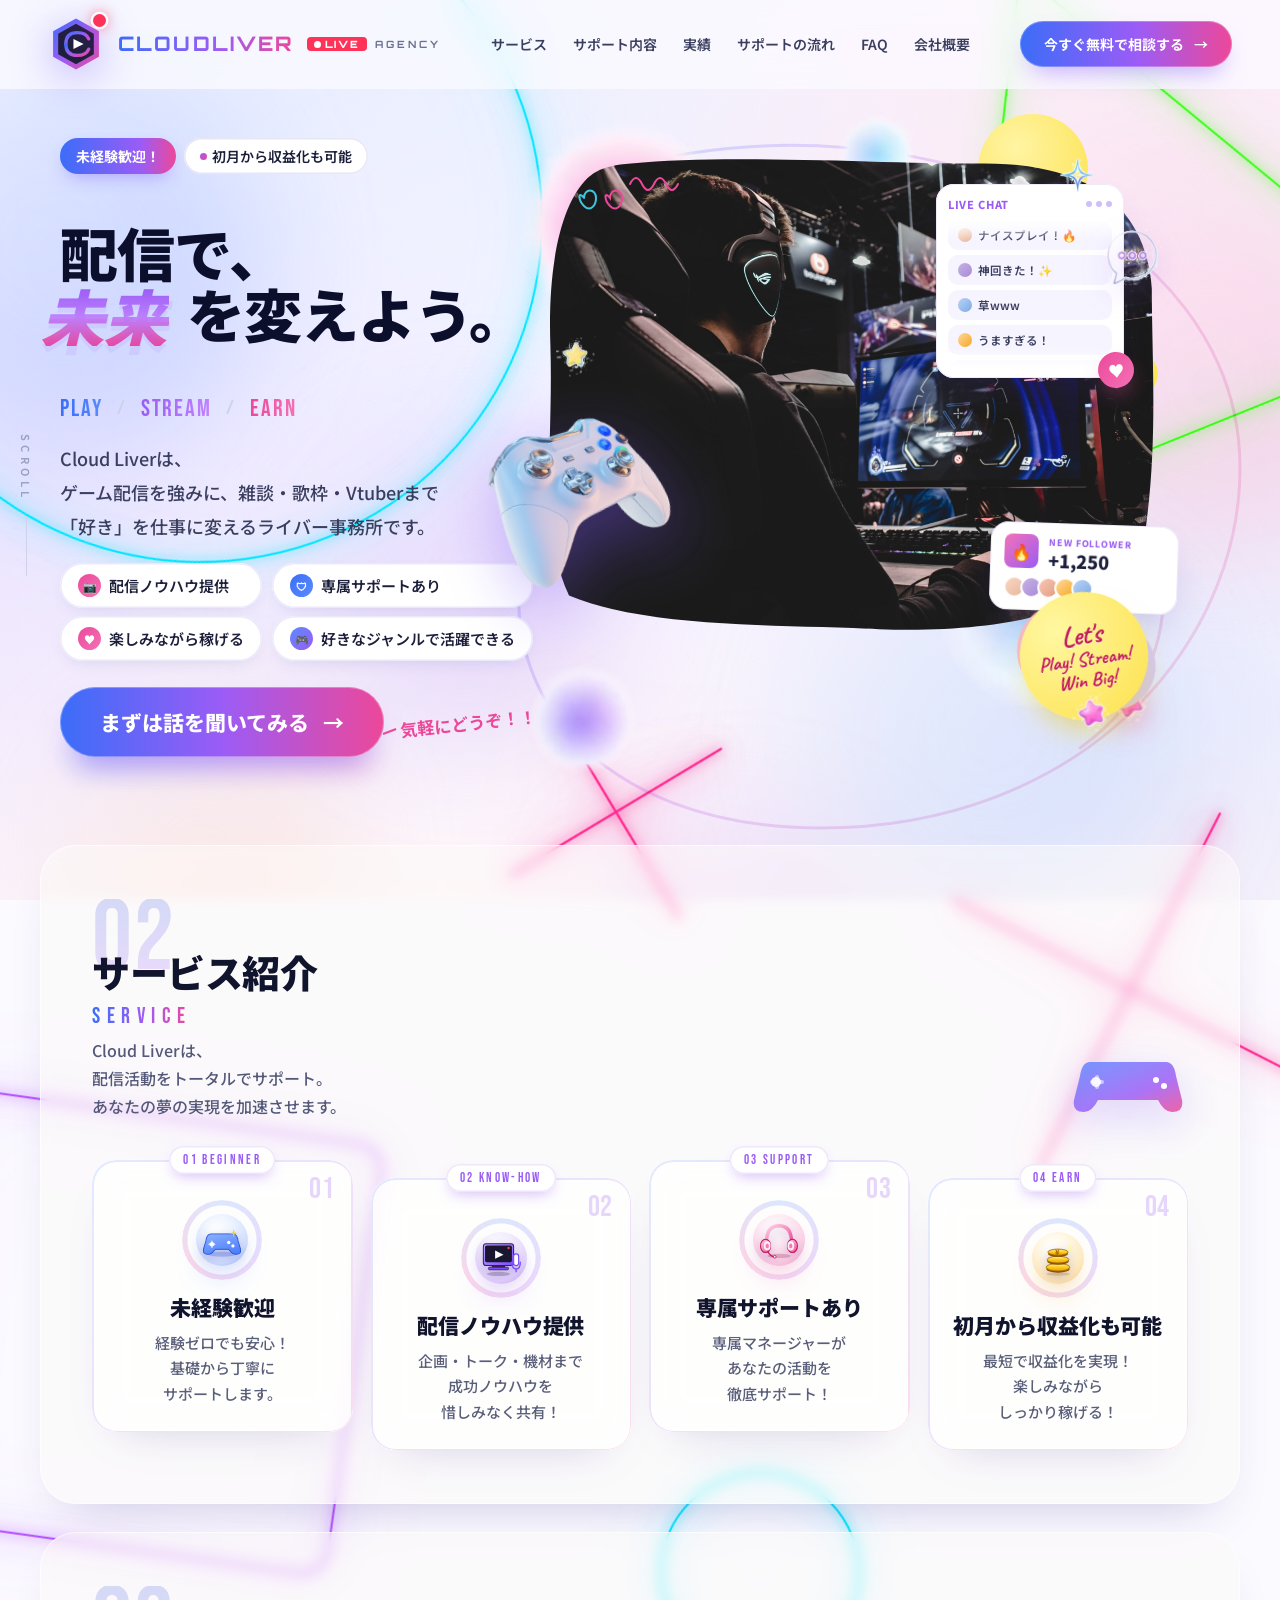
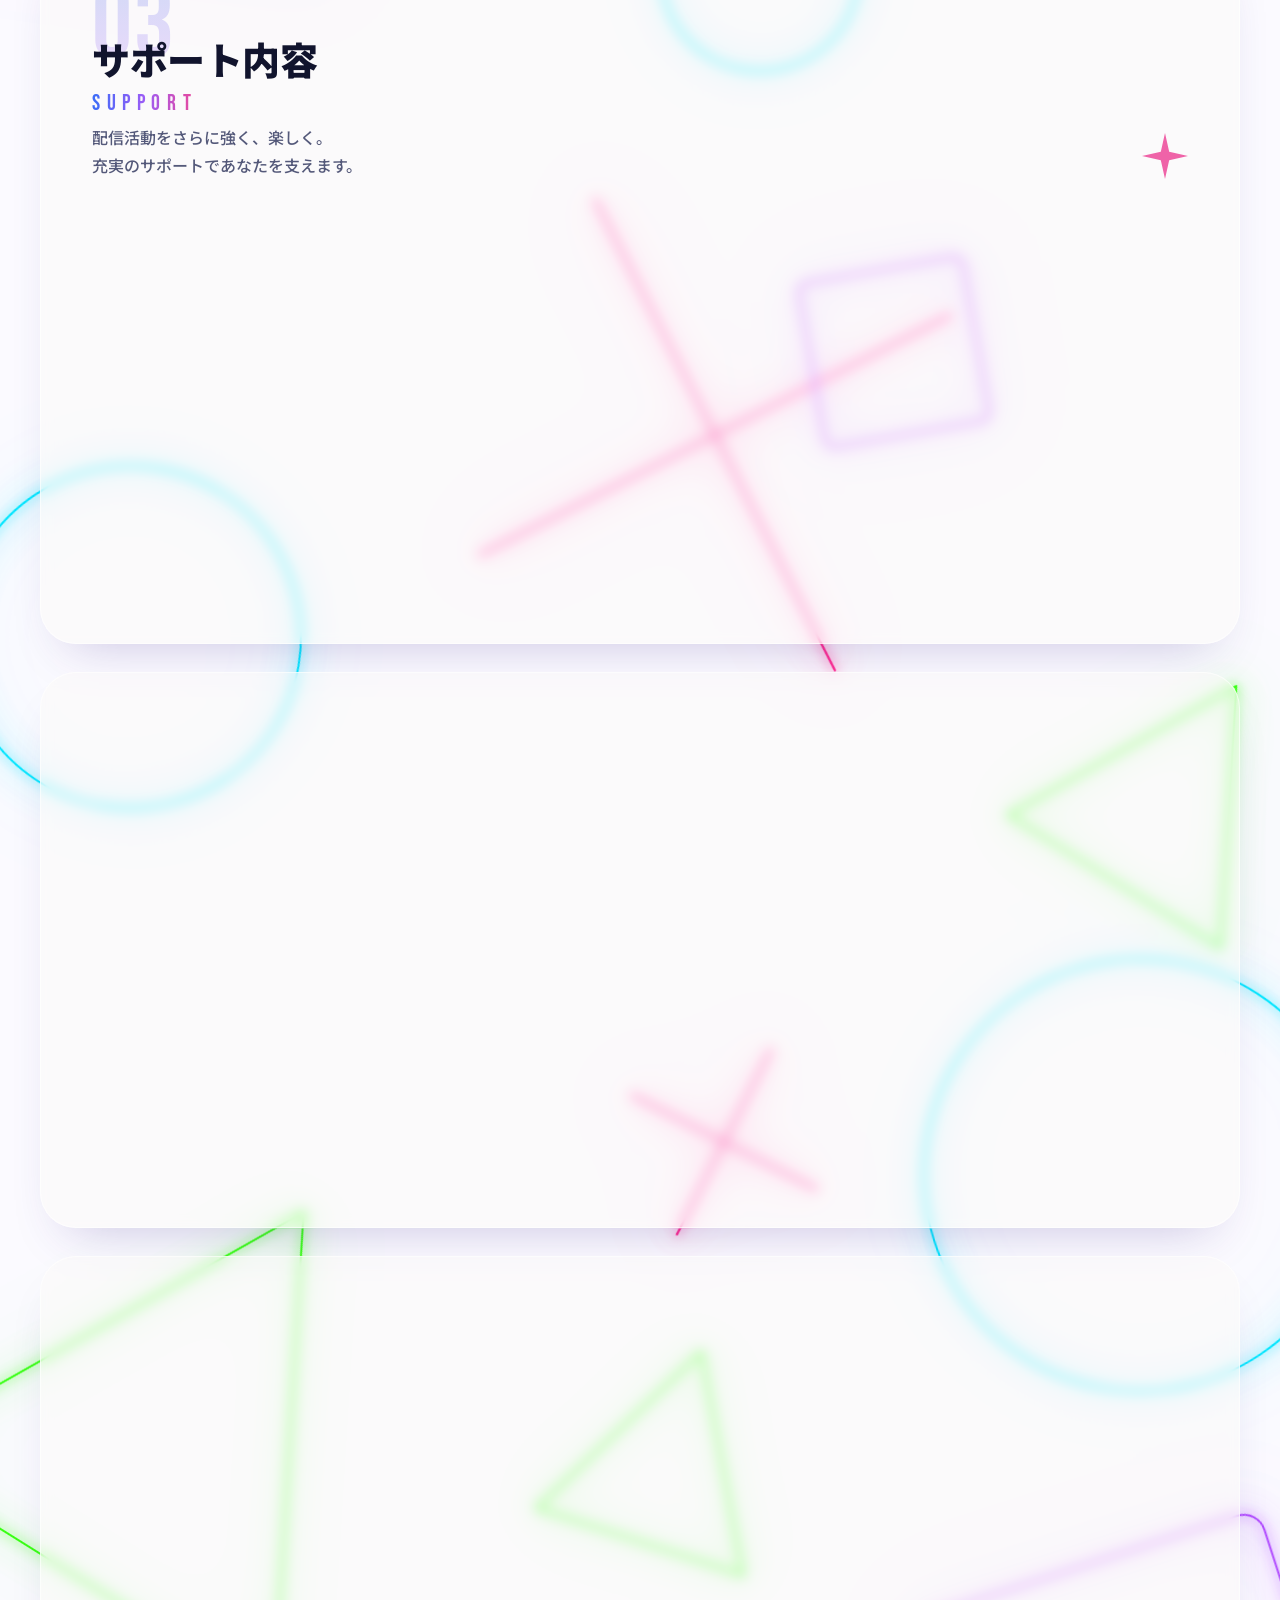
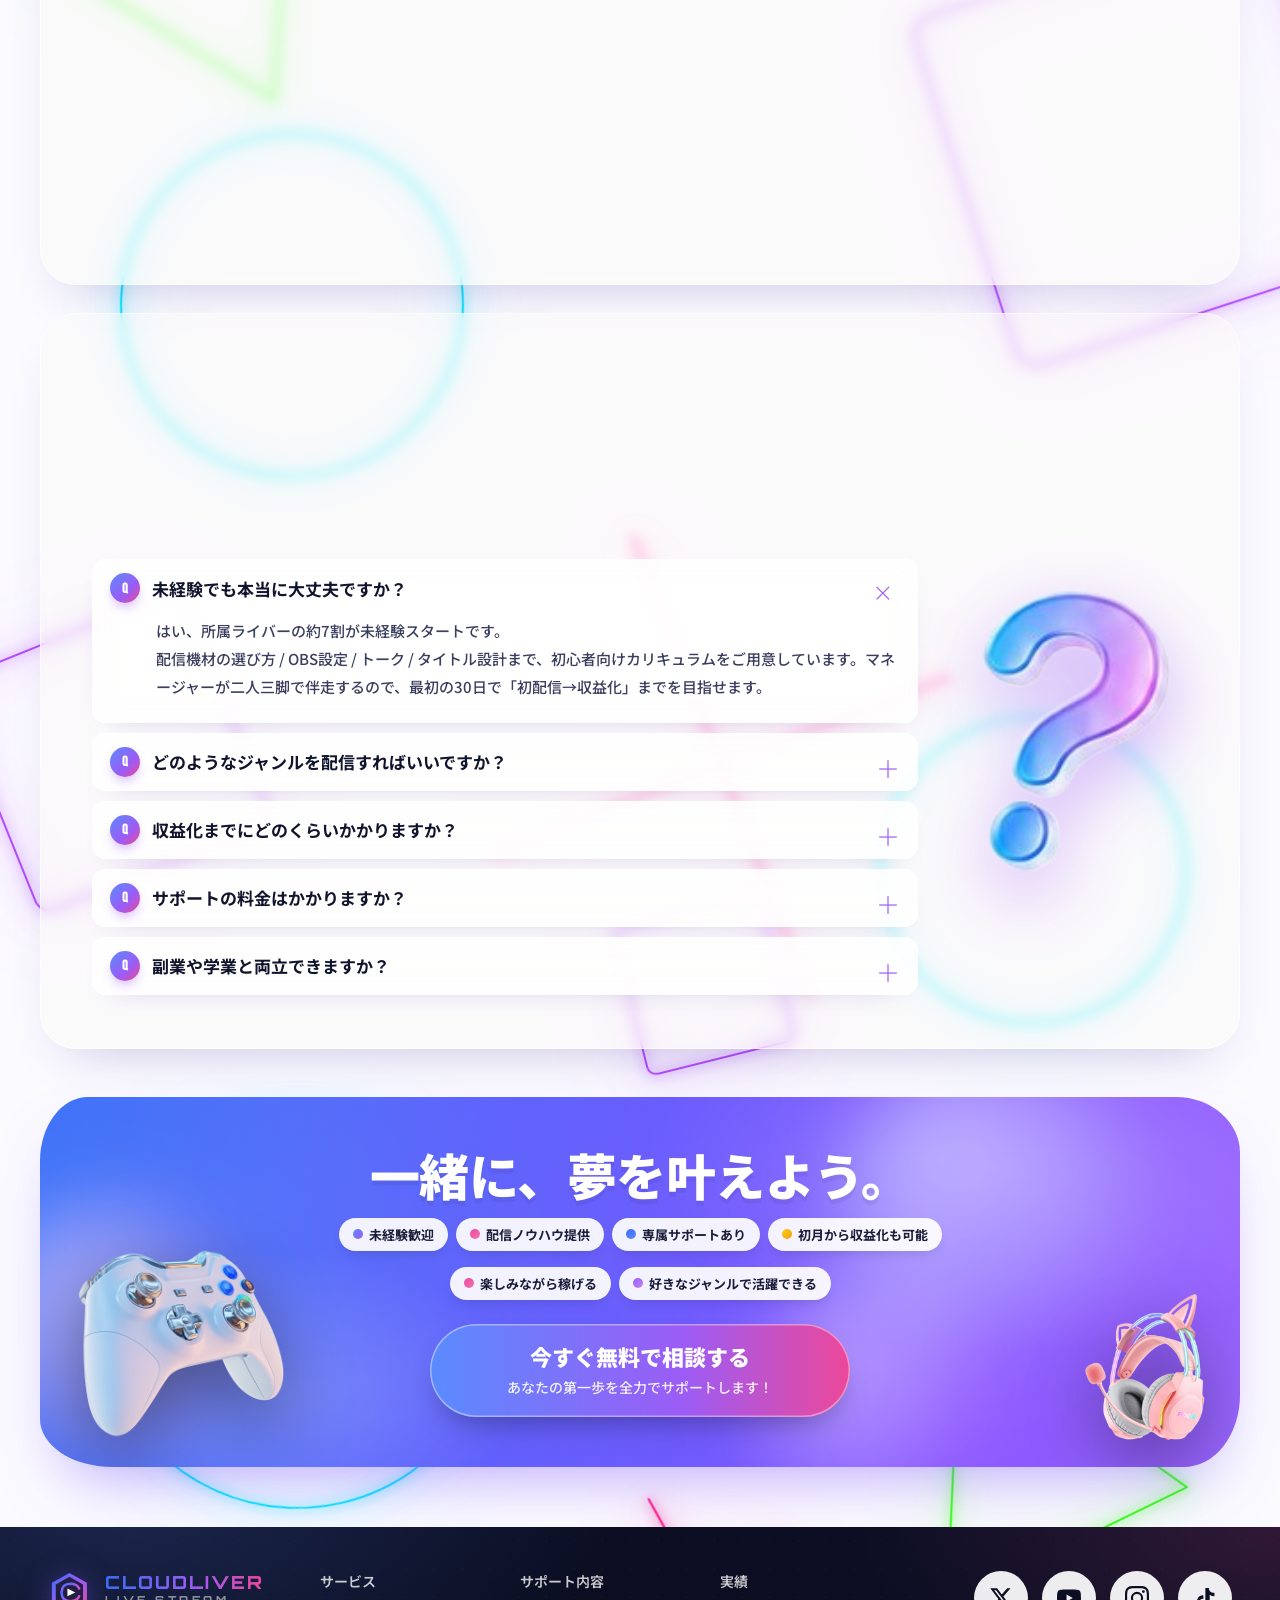
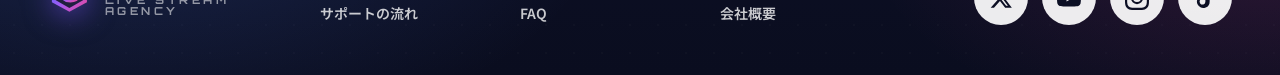
==== docs/index.html @ 80da0327 "サイト全体のトーンを「ゲーム配信×マルチジャンル」50/50に調整 HERO見出しを「配信で、未来を変えよう。」へ刷新し、title・イントロスプラッシュも同コピーへ統一。リード文に「ゲーム配信を強み" ====
<!doctype html>
<html lang="ja">
<head>
<meta charset="utf-8" />
<meta name="viewport" content="width=1280" />
<title>Cloud Liver — 配信で、未来を変えよう。</title>
<link rel="preconnect" href="https://fonts.googleapis.com" />
<link rel="preconnect" href="https://fonts.gstatic.com" crossorigin />
<link href="https://fonts.googleapis.com/css2?family=Noto+Sans+JP:wght@400;500;700;900&family=Bebas+Neue&family=Orbitron:wght@600;700;800;900&family=Caveat:wght@500;700&family=Press+Start+2P&display=swap" rel="stylesheet" />
<link rel="stylesheet" href="css/style.css" />
</head>
<body>

<!-- Intro splash (plays once per page load) -->
<div class="intro-splash" aria-hidden="true">
  <span class="intro-glow a"></span>
  <span class="intro-glow b"></span>
  <span class="intro-glow c"></span>
  <div class="intro-content">
    <div class="intro-mark">
      <svg viewBox="0 0 44 44" xmlns="http://www.w3.org/2000/svg" aria-hidden="true">
        <defs>
          <linearGradient id="introHex" x1="0%" y1="0%" x2="100%" y2="100%">
            <stop offset="0%" stop-color="#3b6df8"/>
            <stop offset="50%" stop-color="#9b5cf6"/>
            <stop offset="100%" stop-color="#ec4899"/>
          </linearGradient>
        </defs>
        <path d="M 22 2 L 40 12 L 40 32 L 22 42 L 4 32 L 4 12 Z" fill="url(#introHex)"/>
        <path d="M 22 6 L 36 14 L 36 30 L 22 38 L 8 30 L 8 14 Z" fill="rgba(20,12,40,.78)"/>
        <path d="M 14 22 Q 14 13 23 13 Q 30 13 32 18" fill="none" stroke="url(#introHex)" stroke-width="2.6" stroke-linecap="round"/>
        <path d="M 14 22 Q 14 31 23 31 Q 30 31 32 26" fill="none" stroke="url(#introHex)" stroke-width="2.6" stroke-linecap="round"/>
        <path d="M 20 18 L 20 26 L 28 22 Z" fill="#fff"/>
      </svg>
    </div>
    <h2 class="intro-text">
      配信で、<br/>
      <span class="intro-mirai">未来</span>を変えよう。
    </h2>
    <div class="intro-wordmark">CLOUD LIVER</div>
  </div>
</div>

<div class="bg-layer" aria-hidden="true">
  <div class="orb o1"></div>
  <div class="orb o2"></div>
  <div class="orb o3"></div>
  <div class="orb o4"></div>
  <div class="orb o5"></div>
  <div class="orb o6"></div>
</div>

<div class="bg-shapes" aria-hidden="true">
  <span class="bg-shape glow-cyan" style="top:-160px;left:-180px;width:760px;height:760px;--r:14deg;--dur:26s;--delay:0s"><svg viewBox="0 0 60 60" xmlns="http://www.w3.org/2000/svg" aria-hidden="true"><circle cx="30" cy="30" r="27" fill="none" stroke="#00e5ff" stroke-width="2"/></svg></span>
  <span class="bg-shape glow-lime" style="top:-100px;right:-160px;width:640px;height:640px;--r:-22deg;--dur:24s;--delay:-4s"><svg viewBox="0 0 60 60" xmlns="http://www.w3.org/2000/svg" aria-hidden="true"><path d="M 30 5 L 55 51 L 5 51 Z" fill="none" stroke="#39ff14" stroke-width="2" stroke-linejoin="round"/></svg></span>
  <span class="bg-shape glow-pink" style="top:14%;left:38%;width:260px;height:260px;--r:14deg;--dur:16s;--delay:-3s"><svg viewBox="0 0 60 60" xmlns="http://www.w3.org/2000/svg" aria-hidden="true"><path d="M 10 10 L 50 50 M 50 10 L 10 50" stroke="#ff2e93" stroke-width="2.4" stroke-linecap="round" fill="none"/></svg></span>
  <span class="bg-shape glow-purple" style="top:22%;left:-120px;width:520px;height:520px;--r:8deg;--dur:26s;--delay:-2s"><svg viewBox="0 0 60 60" xmlns="http://www.w3.org/2000/svg" aria-hidden="true"><rect x="5" y="5" width="50" height="50" rx="3" fill="none" stroke="#b14bff" stroke-width="2"/></svg></span>
  <span class="bg-shape glow-pink" style="top:16%;right:-60px;width:420px;height:420px;--r:-18deg;--dur:22s;--delay:-7s"><svg viewBox="0 0 60 60" xmlns="http://www.w3.org/2000/svg" aria-hidden="true"><path d="M 10 10 L 50 50 M 50 10 L 10 50" stroke="#ff2e93" stroke-width="2.4" stroke-linecap="round" fill="none"/></svg></span>
  <span class="bg-shape glow-cyan" style="top:30%;right:32%;width:220px;height:220px;--r:24deg;--dur:15s;--delay:-5s"><svg viewBox="0 0 60 60" xmlns="http://www.w3.org/2000/svg" aria-hidden="true"><circle cx="30" cy="30" r="27" fill="none" stroke="#00e5ff" stroke-width="2"/></svg></span>
  <span class="bg-shape glow-pink" style="top:36%;left:34%;width:560px;height:560px;--r:18deg;--dur:22s;--delay:-7s"><svg viewBox="0 0 60 60" xmlns="http://www.w3.org/2000/svg" aria-hidden="true"><path d="M 10 10 L 50 50 M 50 10 L 10 50" stroke="#ff2e93" stroke-width="2.4" stroke-linecap="round" fill="none"/></svg></span>
  <span class="bg-shape glow-cyan" style="top:42%;left:-60px;width:380px;height:380px;--r:-12deg;--dur:23s;--delay:-5s"><svg viewBox="0 0 60 60" xmlns="http://www.w3.org/2000/svg" aria-hidden="true"><circle cx="30" cy="30" r="27" fill="none" stroke="#00e5ff" stroke-width="2"/></svg></span>
  <span class="bg-shape glow-lime" style="top:46%;right:-40px;width:300px;height:300px;--r:32deg;--dur:18s;--delay:-3s"><svg viewBox="0 0 60 60" xmlns="http://www.w3.org/2000/svg" aria-hidden="true"><path d="M 30 5 L 55 51 L 5 51 Z" fill="none" stroke="#39ff14" stroke-width="2" stroke-linejoin="round"/></svg></span>
  <span class="bg-shape glow-purple" style="top:38%;left:62%;width:200px;height:200px;--r:-10deg;--dur:17s;--delay:-8s"><svg viewBox="0 0 60 60" xmlns="http://www.w3.org/2000/svg" aria-hidden="true"><rect x="5" y="5" width="50" height="50" rx="3" fill="none" stroke="#b14bff" stroke-width="2"/></svg></span>
  <span class="bg-shape glow-cyan" style="top:52%;right:-100px;width:480px;height:480px;--r:-12deg;--dur:25s;--delay:-5s"><svg viewBox="0 0 60 60" xmlns="http://www.w3.org/2000/svg" aria-hidden="true"><circle cx="30" cy="30" r="27" fill="none" stroke="#00e5ff" stroke-width="2"/></svg></span>
  <span class="bg-shape glow-lime" style="top:56%;left:-100px;width:560px;height:560px;--r:32deg;--dur:25s;--delay:-3s"><svg viewBox="0 0 60 60" xmlns="http://www.w3.org/2000/svg" aria-hidden="true"><path d="M 30 5 L 55 51 L 5 51 Z" fill="none" stroke="#39ff14" stroke-width="2" stroke-linejoin="round"/></svg></span>
  <span class="bg-shape glow-pink" style="top:54%;left:48%;width:220px;height:220px;--r:-18deg;--dur:16s;--delay:-1s"><svg viewBox="0 0 60 60" xmlns="http://www.w3.org/2000/svg" aria-hidden="true"><path d="M 10 10 L 50 50 M 50 10 L 10 50" stroke="#ff2e93" stroke-width="2.4" stroke-linecap="round" fill="none"/></svg></span>
  <span class="bg-shape glow-purple" style="top:64%;right:-80px;width:440px;height:440px;--r:-18deg;--dur:23s;--delay:-9s"><svg viewBox="0 0 60 60" xmlns="http://www.w3.org/2000/svg" aria-hidden="true"><rect x="5" y="5" width="50" height="50" rx="3" fill="none" stroke="#b14bff" stroke-width="2"/></svg></span>
  <span class="bg-shape glow-cyan" style="top:68%;left:8%;width:380px;height:380px;--r:24deg;--dur:21s;--delay:-6s"><svg viewBox="0 0 60 60" xmlns="http://www.w3.org/2000/svg" aria-hidden="true"><circle cx="30" cy="30" r="27" fill="none" stroke="#00e5ff" stroke-width="2"/></svg></span>
  <span class="bg-shape glow-lime" style="top:60%;left:42%;width:260px;height:260px;--r:18deg;--dur:17s;--delay:-2s"><svg viewBox="0 0 60 60" xmlns="http://www.w3.org/2000/svg" aria-hidden="true"><path d="M 30 5 L 55 51 L 5 51 Z" fill="none" stroke="#39ff14" stroke-width="2" stroke-linejoin="round"/></svg></span>
  <span class="bg-shape glow-pink" style="top:76%;left:36%;width:520px;height:520px;--r:24deg;--dur:22s;--delay:-6s"><svg viewBox="0 0 60 60" xmlns="http://www.w3.org/2000/svg" aria-hidden="true"><path d="M 10 10 L 50 50 M 50 10 L 10 50" stroke="#ff2e93" stroke-width="2.4" stroke-linecap="round" fill="none"/></svg></span>
  <span class="bg-shape glow-cyan" style="top:80%;right:6%;width:340px;height:340px;--r:-8deg;--dur:19s;--delay:-4s"><svg viewBox="0 0 60 60" xmlns="http://www.w3.org/2000/svg" aria-hidden="true"><circle cx="30" cy="30" r="27" fill="none" stroke="#00e5ff" stroke-width="2"/></svg></span>
  <span class="bg-shape glow-purple" style="top:78%;left:-40px;width:300px;height:300px;--r:-22deg;--dur:20s;--delay:-8s"><svg viewBox="0 0 60 60" xmlns="http://www.w3.org/2000/svg" aria-hidden="true"><rect x="5" y="5" width="50" height="50" rx="3" fill="none" stroke="#b14bff" stroke-width="2"/></svg></span>
  <span class="bg-shape glow-cyan" style="top:88%;left:6%;width:440px;height:440px;--r:8deg;--dur:24s;--delay:-2s"><svg viewBox="0 0 60 60" xmlns="http://www.w3.org/2000/svg" aria-hidden="true"><circle cx="30" cy="30" r="27" fill="none" stroke="#00e5ff" stroke-width="2"/></svg></span>
  <span class="bg-shape glow-lime" style="top:92%;right:8%;width:320px;height:320px;--r:-26deg;--dur:18s;--delay:-5s"><svg viewBox="0 0 60 60" xmlns="http://www.w3.org/2000/svg" aria-hidden="true"><path d="M 30 5 L 55 51 L 5 51 Z" fill="none" stroke="#39ff14" stroke-width="2" stroke-linejoin="round"/></svg></span>
  <span class="bg-shape glow-pink" style="top:96%;left:46%;width:220px;height:220px;--r:16deg;--dur:14s;--delay:-3s"><svg viewBox="0 0 60 60" xmlns="http://www.w3.org/2000/svg" aria-hidden="true"><path d="M 10 10 L 50 50 M 50 10 L 10 50" stroke="#ff2e93" stroke-width="2.4" stroke-linecap="round" fill="none"/></svg></span>
  <span class="bg-shape glow-purple" style="top:84%;right:38%;width:180px;height:180px;--r:-14deg;--dur:15s;--delay:-7s"><svg viewBox="0 0 60 60" xmlns="http://www.w3.org/2000/svg" aria-hidden="true"><rect x="5" y="5" width="50" height="50" rx="3" fill="none" stroke="#b14bff" stroke-width="2"/></svg></span>
</div>

<!-- ====================== HEADER ====================== -->
<header class="site">
  <div class="header-inner">
  <div class="brand" aria-label="Cloud Liver">
    <div class="mark">
      <svg class="hex" viewBox="0 0 44 44" xmlns="http://www.w3.org/2000/svg">
        <defs>
          <linearGradient id="hexg" x1="0%" y1="0%" x2="100%" y2="100%">
            <stop offset="0%" stop-color="#3b6df8"/>
            <stop offset="50%" stop-color="#9b5cf6"/>
            <stop offset="100%" stop-color="#ec4899"/>
          </linearGradient>
          <linearGradient id="hexg2" x1="0%" y1="100%" x2="100%" y2="0%">
            <stop offset="0%" stop-color="#1b1f3a"/>
            <stop offset="100%" stop-color="#2a1f4a"/>
          </linearGradient>
        </defs>
        <path d="M 22 2 L 40 12 L 40 32 L 22 42 L 4 32 L 4 12 Z" fill="url(#hexg)"/>
        <path d="M 22 6 L 36 14 L 36 30 L 22 38 L 8 30 L 8 14 Z" fill="url(#hexg2)"/>
        <path d="M 14 22 Q 14 13 23 13 Q 30 13 32 18" fill="none" stroke="url(#hexg)" stroke-width="2.6" stroke-linecap="round"/>
        <path d="M 14 22 Q 14 31 23 31 Q 30 31 32 26" fill="none" stroke="url(#hexg)" stroke-width="2.6" stroke-linecap="round"/>
        <path d="M 20 18 L 20 26 L 28 22 Z" fill="#fff"/>
      </svg>
      <span class="pulse"></span>
    </div>
    <div class="word">
      <span class="name"><span class="wordmark">CLOUDLIVER</span></span>
      <span class="tag"><span class="live">LIVE</span><span>AGENCY</span></span>
    </div>
  </div>
  <nav class="main">
    <a href="#service">サービス</a>
    <a href="#support">サポート内容</a>
    <a href="#results">実績</a>
    <a href="#flow">サポートの流れ</a>
    <a href="#faq">FAQ</a>
    <a href="company.html">会社概要</a>
  </nav>
  <button class="cta-pill">今すぐ無料で相談する<span class="arr">→</span></button>
  </div>
</header>

<!-- ====================== HERO ====================== -->
<section class="hero">
  <svg class="swirl" viewBox="0 0 1280 780" preserveAspectRatio="none" xmlns="http://www.w3.org/2000/svg">
    <defs>
      <linearGradient id="sg" x1="0%" y1="0%" x2="100%" y2="50%">
        <stop offset="0%" stop-color="#5a8bff" stop-opacity=".35"/>
        <stop offset="50%" stop-color="#c084fc" stop-opacity=".4"/>
        <stop offset="100%" stop-color="#f472b6" stop-opacity=".35"/>
      </linearGradient>
    </defs>
    <path d="M 620 60 C 920 -20, 1240 120, 1240 360 C 1240 540, 1080 720, 820 720 C 600 720, 480 580, 530 420 C 580 280, 760 200, 980 280 C 1180 350, 1220 540, 1080 640"
      fill="none" stroke="url(#sg)" stroke-width="3" stroke-linecap="round" opacity=".7"/>
  </svg>

  <div class="scroll-pill">SCROLL</div>

  <div class="hero-inner">
    <!-- LEFT -->
    <div class="hero-left">
      <div class="badge-row fade-in">
        <span class="badge-pill">未経験歓迎！</span>
        <span class="badge-pill outline">初月から収益化も可能</span>
      </div>

      <div class="h1-wrap fade-in delay-1">
        <h1 class="h1">
          配信で、<br/>
          <span class="mirai">未来</span>を変えよう。
        </h1>
      </div>

      <div class="pse fade-in delay-2">
        <span>PLAY</span><i>/</i><span>STREAM</span><i>/</i><span>EARN</span>
      </div>

      <p class="lead fade-in delay-3">
        Cloud Liverは、<br/>
        ゲーム配信を強みに、雑談・歌枠・Vtuberまで<br/>
        「好き」を仕事に変えるライバー事務所です。
      </p>

      <div class="chip-grid fade-in delay-4">
        <span class="chip"><span class="dot pk">📷</span>配信ノウハウ提供</span>
        <span class="chip"><span class="dot b">🛡</span>専属サポートあり</span>
        <span class="chip"><span class="dot pk">♥</span>楽しみながら稼げる</span>
        <span class="chip"><span class="dot bp">🎮</span>好きなジャンルで活躍できる</span>
      </div>

      <div class="hero-cta-wrap fade-in delay-5">
        <a class="hero-cta" href="#cta">まずは話を聞いてみる<span class="arr">→</span></a>
        <span class="casual">気軽にどうぞ！！</span>
      </div>
    </div>

    <!-- RIGHT — organic blob hero -->
    <div class="hero-right fade-in from-right delay-2">
      <div class="pastel pink"></div>
      <div class="pastel yellow"></div>
      <div class="pastel blue"></div>
      <div class="pastel mint"></div>
      <div class="pastel lav"></div>
      <div class="pastel tinyY"></div>
      <div class="pastel lavbig"></div>

      <svg class="deco heart-sq" viewBox="0 0 60 30" xmlns="http://www.w3.org/2000/svg">
        <path d="M 6 14 C 6 4, 18 4, 18 14 C 18 22, 12 28, 6 22 C 0 16, 0 6, 6 14 Z" fill="none" stroke="#3ec6e0" stroke-width="2" stroke-linejoin="round"/>
        <path d="M 32 14 C 32 4, 44 4, 44 14 C 44 22, 38 28, 32 22 C 26 16, 26 6, 32 14 Z" fill="none" stroke="#ec4899" stroke-width="2"/>
      </svg>
      <svg class="deco squig" viewBox="0 0 54 18" xmlns="http://www.w3.org/2000/svg">
        <path d="M 2 10 Q 8 -2 14 10 T 26 10 T 38 10 T 50 10" fill="none" stroke="#ec4899" stroke-width="2" stroke-linecap="round"/>
      </svg>

      <div class="blob-wrap">
        <svg class="blob" viewBox="0 0 520 560" xmlns="http://www.w3.org/2000/svg" preserveAspectRatio="none">
          <defs>
            <clipPath id="blobClip" clipPathUnits="objectBoundingBox">
              <path d="M 0.08 0.05 C 0.04 0.10, 0.015 0.22, 0.02 0.40 C 0.025 0.62, 0.0 0.78, 0.05 0.92 C 0.18 0.99, 0.40 0.98, 0.55 0.99 C 0.78 1.0, 0.95 0.94, 0.98 0.78 C 1.0 0.6, 0.99 0.42, 0.99 0.28 C 0.98 0.10, 0.88 0.02, 0.72 0.02 C 0.55 0.02, 0.30 0.0, 0.15 0.02 C 0.10 0.025, 0.09 0.04, 0.08 0.05 Z"/>
            </clipPath>
          </defs>
        </svg>
        <div class="blob-clipped">
          <div class="scene">
            <div class="silhouette"></div>
            <div class="crt-glow"></div>
          </div>
        </div>
      </div>

      <img class="deco gamepad-3d" src="assets/gamepad_3d.png" alt="" />
      <img class="deco coin-sticker" src="assets/deco_star_pink.png" alt="" />
      <img class="deco chat-bubble" src="assets/deco_chat_bubble.png" alt="" />

      <div class="chat-card">
        <div class="head"><span>LIVE CHAT</span><span class="dots"><i></i><i></i><i></i></span></div>
        <div class="feed">
          <div class="feed-track">
            <div class="msg u1"><span class="avatar"></span>ナイスプレイ！🔥</div>
            <div class="msg u2"><span class="avatar"></span>神回きた！✨</div>
            <div class="msg u3"><span class="avatar"></span>草www</div>
            <div class="msg u4"><span class="avatar"></span>うますぎる！</div>
            <div class="msg u5"><span class="avatar"></span>GG！👍</div>
            <div class="msg u1"><span class="avatar"></span>応援してます🎉</div>
            <div class="msg u2"><span class="avatar"></span>かっこいい～💖</div>
            <div class="msg u3"><span class="avatar"></span>配信おつ！</div>
            <div class="msg u4"><span class="avatar"></span>キル取れた〜🎮</div>
            <div class="msg u5"><span class="avatar"></span>最高〜✨</div>
            <div class="msg u1"><span class="avatar"></span>ナイスプレイ！🔥</div>
            <div class="msg u2"><span class="avatar"></span>神回きた！✨</div>
            <div class="msg u3"><span class="avatar"></span>草www</div>
            <div class="msg u4"><span class="avatar"></span>うますぎる！</div>
            <div class="msg u5"><span class="avatar"></span>GG！👍</div>
            <div class="msg u1"><span class="avatar"></span>応援してます🎉</div>
            <div class="msg u2"><span class="avatar"></span>かわいい〜💖</div>
            <div class="msg u3"><span class="avatar"></span>配信おつ！</div>
            <div class="msg u4"><span class="avatar"></span>キル取れた〜🎮</div>
            <div class="msg u5"><span class="avatar"></span>最高〜✨</div>
          </div>
        </div>
        <div class="heart">♥</div>
      </div>

      <div class="follower-card">
        <div class="row">
          <div class="flame">🔥</div>
          <div>
            <div class="lbl">NEW FOLLOWER</div>
            <div class="num">+1,250</div>
          </div>
        </div>
        <div class="avs"><i></i><i></i><i></i><i></i><i></i></div>
      </div>

      <img class="deco spark1" src="assets/deco_sparkle.png" alt="" />
      <img class="deco spark2" src="assets/deco_star_pink.png" alt="" />
      <img class="deco spark3" src="assets/deco_star_yellow.png" alt="" />

      <div class="sticker">
        <div class="txt">
          <b>Let's</b>
          <span>Play! Stream!</span><br/>
          <span class="underline">Win Big!</span>
        </div>
      </div>
    </div>
  </div>
</section>

<!-- ====================== 02 SERVICE ====================== -->
<section class="block" id="service">
  <div class="sec-head fade-in">
    <div>
      <div class="sec-num">02</div>
      <h2 class="sec-title">サービス紹介</h2>
      <div class="sec-eyebrow">SERVICE</div>
      <p class="sec-lead">Cloud Liverは、<br/>配信活動をトータルでサポート。<br/>あなたの夢の実現を加速させます。</p>
    </div>
    <div class="sec-side">
      <svg class="sec-deco pad" style="width:120px;height:auto;--r:-12deg" viewBox="0 0 120 80" xmlns="http://www.w3.org/2000/svg" aria-hidden="true">
        <defs>
          <linearGradient id="pdg1" x1="0%" y1="0%" x2="100%" y2="100%"><stop offset="0%" stop-color="#5a8bff"/><stop offset="60%" stop-color="#9b5cf6"/><stop offset="100%" stop-color="#ec4899"/></linearGradient>
        </defs>
        <path d="M 22 22 Q 14 22 12 36 L 6 60 Q 4 72 16 72 Q 24 72 30 60 L 90 60 Q 96 72 104 72 Q 116 72 114 60 L 108 36 Q 106 22 98 22 Z" fill="url(#pdg1)"/>
        <circle cx="28" cy="42" r="5" fill="#fff" opacity=".9"/>
        <rect x="22" y="40" width="14" height="4" rx="2" fill="#fff" opacity=".55"/>
        <rect x="27" y="35" width="4" height="14" rx="2" fill="#fff" opacity=".55"/>
        <circle cx="88" cy="40" r="3" fill="#fff"/>
        <circle cx="96" cy="46" r="3" fill="#fff"/>
      </svg>
    </div>
  </div>

  <div class="service-grid fade-in delay-2">
    <a class="svc-card s1" href="#">
      <span class="pill-en">01 BEGINNER</span>
      <div class="svc-num">01</div>
      <div class="svc-icon">
        <div class="ring"></div>
        <div class="glow"></div>
        <svg viewBox="0 0 50 50" xmlns="http://www.w3.org/2000/svg">
          <defs>
            <linearGradient id="svci1a" x1="0%" y1="0%" x2="100%" y2="100%"><stop offset="0%" stop-color="#7da9ff"/><stop offset="100%" stop-color="#3b6df8"/></linearGradient>
            <linearGradient id="svci1b" x1="0%" y1="0%" x2="0%" y2="100%"><stop offset="0%" stop-color="#a8c5ff"/><stop offset="100%" stop-color="#5a8bff"/></linearGradient>
          </defs>
          <!-- 3D gamepad isometric -->
          <ellipse cx="25" cy="42" rx="16" ry="3" fill="#1e4ed8" opacity=".25"/>
          <path d="M 12 18 Q 7 18 6 26 L 3 36 Q 2 42 8 42 Q 13 42 17 36 L 33 36 Q 37 42 42 42 Q 48 42 47 36 L 44 26 Q 43 18 38 18 Z" fill="url(#svci1a)" stroke="#1e4ed8" stroke-width="1.2" stroke-linejoin="round"/>
          <path d="M 12 18 Q 7 18 6 26 L 3 36 Q 2 42 8 42 Q 13 42 17 36 L 33 36 Q 37 42 42 42 Q 48 42 47 36 L 44 26 Q 43 18 38 18 Z" fill="url(#svci1b)" opacity=".35"/>
          <circle cx="13" cy="30" r="2.6" fill="#fff" opacity=".95"/>
          <rect x="9" y="28.5" width="8" height="3" rx="1.5" fill="#fff" opacity=".6"/>
          <rect x="12" y="25.5" width="2" height="9" rx="1" fill="#fff" opacity=".6"/>
          <circle cx="33" cy="28" r="2" fill="#fff"/>
          <circle cx="38" cy="32" r="2" fill="#fff"/>
          <!-- spark accent -->
          <path d="M 39 12 L 40 16 L 44 17 L 40 18 L 39 22 L 38 18 L 34 17 L 38 16 Z" fill="#facc15"/>
        </svg>
      </div>
      <h3>未経験歓迎</h3>
      <p>経験ゼロでも安心！<br/>基礎から丁寧に<br/>サポートします。</p>
    </a>

    <a class="svc-card s2" href="#">
      <span class="pill-en">02 KNOW-HOW</span>
      <div class="svc-num">02</div>
      <div class="svc-icon">
        <div class="ring"></div>
        <div class="glow"></div>
        <svg viewBox="0 0 50 50" xmlns="http://www.w3.org/2000/svg">
          <defs>
            <linearGradient id="svci2a" x1="0%" y1="0%" x2="100%" y2="100%"><stop offset="0%" stop-color="#bca3ff"/><stop offset="100%" stop-color="#7c4dff"/></linearGradient>
          </defs>
          <!-- 3D streaming monitor + mic -->
          <ellipse cx="22" cy="44" rx="14" ry="2.5" fill="#3a1f4a" opacity=".25"/>
          <rect x="4" y="8" width="36" height="26" rx="3" fill="url(#svci2a)" stroke="#3a1f4a" stroke-width="1.2"/>
          <rect x="6" y="10" width="32" height="20" rx="2" fill="#1a1530"/>
          <path d="M 18 16 L 18 26 L 28 21 Z" fill="#fff"/>
          <circle cx="34" cy="13" r="1.5" fill="#ef4444"/>
          <rect x="14" y="34" width="16" height="2.5" rx="1.2" fill="#3a1f4a"/>
          <rect x="10" y="36" width="24" height="3" rx="1.5" fill="#7c4dff" stroke="#3a1f4a" stroke-width="1"/>
          <!-- floating mic -->
          <rect x="40" y="20" width="6" height="14" rx="3" fill="#fff" stroke="#7c4dff" stroke-width="1.4"/>
          <path d="M 38 30 Q 38 38 43 38 Q 48 38 48 30" fill="none" stroke="#7c4dff" stroke-width="1.6" stroke-linecap="round"/>
          <line x1="43" y1="38" x2="43" y2="42" stroke="#7c4dff" stroke-width="1.6"/>
        </svg>
      </div>
      <h3>配信ノウハウ提供</h3>
      <p>企画・トーク・機材まで<br/>成功ノウハウを<br/>惜しみなく共有！</p>
    </a>

    <a class="svc-card s3" href="#">
      <span class="pill-en">03 SUPPORT</span>
      <div class="svc-num">03</div>
      <div class="svc-icon">
        <div class="ring"></div>
        <div class="glow"></div>
        <svg viewBox="0 0 50 50" xmlns="http://www.w3.org/2000/svg">
          <defs>
            <linearGradient id="svci3a" x1="0%" y1="0%" x2="100%" y2="100%"><stop offset="0%" stop-color="#ffd5e5"/><stop offset="100%" stop-color="#ec4899"/></linearGradient>
            <linearGradient id="svci3b" x1="0%" y1="0%" x2="0%" y2="100%"><stop offset="0%" stop-color="#fff"/><stop offset="100%" stop-color="#fce0ec"/></linearGradient>
          </defs>
          <!-- 3D headset (pink, matches CTA banner) -->
          <ellipse cx="25" cy="44" rx="14" ry="2.5" fill="#9d174d" opacity=".25"/>
          <path d="M 10 28 Q 10 8 25 8 Q 40 8 40 28" fill="none" stroke="url(#svci3a)" stroke-width="4" stroke-linecap="round"/>
          <ellipse cx="9" cy="32" rx="6" ry="8" fill="url(#svci3a)" stroke="#c2185b" stroke-width="1.2"/>
          <ellipse cx="41" cy="32" rx="6" ry="8" fill="url(#svci3a)" stroke="#c2185b" stroke-width="1.2"/>
          <ellipse cx="11" cy="32" rx="4" ry="5.5" fill="url(#svci3b)"/>
          <ellipse cx="39" cy="32" rx="4" ry="5.5" fill="url(#svci3b)"/>
          <ellipse cx="11" cy="32" rx="2" ry="2.8" fill="#ec4899" opacity=".7"/>
          <ellipse cx="39" cy="32" rx="2" ry="2.8" fill="#ec4899" opacity=".7"/>
          <path d="M 12 39 Q 14 44 19 45" fill="none" stroke="#c2185b" stroke-width="1.5" stroke-linecap="round"/>
          <circle cx="20" cy="45" r="1.6" fill="#fff" stroke="#c2185b" stroke-width="1"/>
        </svg>
      </div>
      <h3>専属サポートあり</h3>
      <p>専属マネージャーが<br/>あなたの活動を<br/>徹底サポート！</p>
    </a>

    <a class="svc-card s4" href="#">
      <span class="pill-en">04 EARN</span>
      <div class="svc-num">04</div>
      <div class="svc-icon">
        <div class="ring"></div>
        <div class="glow"></div>
        <svg viewBox="0 0 50 50" xmlns="http://www.w3.org/2000/svg">
          <defs>
            <linearGradient id="svci4a" x1="0%" y1="0%" x2="0%" y2="100%"><stop offset="0%" stop-color="#fff4a3"/><stop offset="50%" stop-color="#facc15"/><stop offset="100%" stop-color="#f59e0b"/></linearGradient>
            <linearGradient id="svci4b" x1="0%" y1="0%" x2="0%" y2="100%"><stop offset="0%" stop-color="#a86b00"/><stop offset="100%" stop-color="#7c4a00"/></linearGradient>
          </defs>
          <!-- 3D stacked coins -->
          <ellipse cx="25" cy="44" rx="14" ry="2" fill="#a86b00" opacity=".25"/>
          <!-- bottom coin -->
          <ellipse cx="25" cy="38" rx="14" ry="4.5" fill="url(#svci4b)"/>
          <ellipse cx="25" cy="36" rx="14" ry="4.5" fill="url(#svci4a)" stroke="#a86b00" stroke-width="1"/>
          <!-- middle coin -->
          <ellipse cx="25" cy="29" rx="13" ry="4" fill="url(#svci4b)"/>
          <ellipse cx="25" cy="27" rx="13" ry="4" fill="url(#svci4a)" stroke="#a86b00" stroke-width="1"/>
          <!-- top coin (with yen) -->
          <ellipse cx="25" cy="20" rx="12" ry="3.6" fill="url(#svci4b)"/>
          <ellipse cx="25" cy="18" rx="12" ry="3.6" fill="url(#svci4a)" stroke="#a86b00" stroke-width="1"/>
          <text x="25" y="22" text-anchor="middle" font-size="9" font-weight="900" fill="#a86b00" font-family="'Noto Sans JP', Arial, sans-serif">¥</text>
          <!-- spark -->
          <path d="M 40 8 L 41 12 L 45 13 L 41 14 L 40 18 L 39 14 L 35 13 L 39 12 Z" fill="#fff7a1"/>
        </svg>
      </div>
      <h3>初月から収益化も可能</h3>
      <p>最短で収益化を実現！<br/>楽しみながら<br/>しっかり稼げる！</p>
    </a>
  </div>
</section>

<!-- ====================== 03 SUPPORT ====================== -->
<section class="block" id="support">
  <div class="sec-head fade-in">
    <div>
      <div class="sec-num">03</div>
      <h2 class="sec-title">サポート内容</h2>
      <div class="sec-eyebrow">SUPPORT</div>
      <p class="sec-lead">配信活動をさらに強く、楽しく。<br/>充実のサポートであなたを支えます。</p>
    </div>
    <div class="sec-side">
      <svg class="sec-deco spark" style="width:46px;height:46px" viewBox="0 0 22 22" xmlns="http://www.w3.org/2000/svg" aria-hidden="true">
        <path d="M 11 0 L 13 9 L 22 11 L 13 13 L 11 22 L 9 13 L 0 11 L 9 9 Z" fill="#ec4899"/>
      </svg>
    </div>
  </div>

  <div class="support-grid fade-in delay-2">
    <a class="sup-card" href="#">
      <div class="scene">
        <div class="step-badge">STEP 01</div>
        <div class="ico">
          <svg viewBox="0 0 42 42" xmlns="http://www.w3.org/2000/svg">
            <defs><linearGradient id="sup1g" x1="0%" y1="0%" x2="100%" y2="100%"><stop offset="0%" stop-color="#5a8bff"/><stop offset="100%" stop-color="#9b5cf6"/></linearGradient></defs>
            <path d="M 6 20 L 21 8 L 36 20 L 30 20 L 30 34 L 12 34 L 12 20 Z" fill="url(#sup1g)"/>
            <rect x="18" y="24" width="6" height="10" fill="#fff" opacity=".6"/>
            <circle cx="32" cy="14" r="3" fill="#facc15"/>
            <path d="M 30 14 L 34 14 M 32 12 L 32 16" stroke="#7c2d12" stroke-width="1" stroke-linecap="round"/>
          </svg>
        </div>
      </div>
      <div class="body">
        <div class="eyebrow">COACHING</div>
        <h4>配信コーチング</h4>
        <p>経験豊富な
配信のプロが
マンツーマンで指導！</p>
      </div>
    </a>
    <a class="sup-card" href="#">
      <div class="scene">
        <div class="step-badge">STEP 02</div>
        <div class="ico">
          <svg viewBox="0 0 42 42" xmlns="http://www.w3.org/2000/svg">
            <defs><linearGradient id="sup2g" x1="0%" y1="0%" x2="100%" y2="100%"><stop offset="0%" stop-color="#a78bfa"/><stop offset="100%" stop-color="#7c4dff"/></linearGradient></defs>
            <rect x="15" y="6" width="12" height="22" rx="6" fill="url(#sup2g)"/>
            <path d="M 10 22 Q 10 32 21 32 Q 32 32 32 22" fill="none" stroke="url(#sup2g)" stroke-width="2.4" stroke-linecap="round"/>
            <path d="M 21 32 L 21 38 M 17 38 L 25 38" stroke="url(#sup2g)" stroke-width="2.4" stroke-linecap="round"/>
          </svg>
        </div>
      </div>
      <div class="body">
        <div class="eyebrow">EQUIPMENT</div>
        <h4>機材サポート</h4>
        <p>おすすめ機材の提案や<br/>割引・貸出サポートも充実！</p>
      </div>
    </a>
    <a class="sup-card" href="#">
      <div class="scene">
        <div class="step-badge">STEP 03</div>
        <div class="ico">
          <svg viewBox="0 0 42 42" xmlns="http://www.w3.org/2000/svg">
            <defs><linearGradient id="sup3g" x1="0%" y1="0%" x2="100%" y2="100%"><stop offset="0%" stop-color="#9b5cf6"/><stop offset="100%" stop-color="#ec4899"/></linearGradient></defs>
            <rect x="6" y="22" width="6" height="14" fill="url(#sup3g)" rx="1"/>
            <rect x="14" y="14" width="6" height="22" fill="url(#sup3g)" rx="1"/>
            <rect x="22" y="20" width="6" height="16" fill="url(#sup3g)" rx="1"/>
            <rect x="30" y="8" width="6" height="28" fill="url(#sup3g)" rx="1"/>
            <path d="M 8 18 L 16 12 L 24 16 L 32 4" fill="none" stroke="#1f2547" stroke-width="1.6" stroke-linecap="round"/>
            <circle cx="32" cy="4" r="2" fill="#facc15"/>
          </svg>
        </div>
      </div>
      <div class="body">
        <div class="eyebrow">MONETIZATION</div>
        <h4>収益化サポート</h4>
        <p>各プラットフォームの収益化や<br/>案件獲得まで徹底サポート！</p>
      </div>
    </a>
    <a class="sup-card" href="#">
      <div class="scene">
        <div class="step-badge">STEP 04</div>
        <div class="ico">
          <svg viewBox="0 0 42 42" xmlns="http://www.w3.org/2000/svg">
            <defs><linearGradient id="sup4g" x1="0%" y1="0%" x2="100%" y2="100%"><stop offset="0%" stop-color="#f472b6"/><stop offset="100%" stop-color="#ec4899"/></linearGradient></defs>
            <path d="M 30 8 L 36 14 L 16 34 L 8 34 L 8 26 Z" fill="url(#sup4g)" stroke="#9d174d" stroke-width="1.2" stroke-linejoin="round"/>
            <path d="M 24 14 L 30 20" stroke="#fff" stroke-width="1.5"/>
            <circle cx="32" cy="32" r="3" fill="#facc15"/>
            <circle cx="34" cy="10" r="2" fill="#5a8bff"/>
          </svg>
        </div>
      </div>
      <div class="body">
        <div class="eyebrow">DESIGN</div>
        <h4>デザイン・ブランディング</h4>
        <p>オーバーレイ / ロゴ / サムネイル<br/>魅力を引き出すデザインを提供！</p>
      </div>
    </a>
    <a class="sup-card" href="#">
      <div class="scene">
        <div class="step-badge">STEP 05</div>
        <div class="ico">
          <svg viewBox="0 0 42 42" xmlns="http://www.w3.org/2000/svg">
            <defs><linearGradient id="sup5g" x1="0%" y1="0%" x2="100%" y2="100%"><stop offset="0%" stop-color="#5a8bff"/><stop offset="100%" stop-color="#ec4899"/></linearGradient></defs>
            <circle cx="14" cy="16" r="7" fill="url(#sup5g)"/>
            <circle cx="28" cy="14" r="6" fill="url(#sup5g)" opacity=".75"/>
            <path d="M 4 36 Q 4 26 14 26 Q 24 26 24 36 Z" fill="url(#sup5g)"/>
            <path d="M 20 36 Q 20 28 28 28 Q 38 28 38 36 Z" fill="url(#sup5g)" opacity=".75"/>
            <path d="M 32 8 L 36 8 M 34 6 L 34 10" stroke="#facc15" stroke-width="1.5" stroke-linecap="round"/>
          </svg>
        </div>
      </div>
      <div class="body">
        <div class="eyebrow">COLLAB &amp; EVENT</div>
        <h4>コラボ・イベント支援</h4>
        <p>コラボ相手の紹介や<br/>イベント出演のチャンスも！</p>
      </div>
    </a>
  </div>
</section>

<!-- ====================== 04 RESULTS ====================== -->
<section class="block" id="results">
  <div class="sec-head fade-in">
    <div>
      <div class="sec-num">04</div>
      <h2 class="sec-title with-slash">実績<span class="slash">/</span>数字で見る成果</h2>
      <div class="sec-eyebrow">RESULTS</div>
      <p class="sec-lead">多くの配信者がCloud Liverで<br/>夢を叶えています！</p>
    </div>
    <div class="sec-side">
      <div class="no1 fade-in from-right delay-2">
        <div class="ribbon-bg"></div>
        <div class="no1-meta">
          <div class="no1-eyebrow">SATISFACTION</div>
          <div class="no1-title">ライブ配信事務所が選ぶ<br/>サポート満足度</div>
        </div>
        <div class="no1-num"><span class="no">No.</span><span class="one">1</span></div>
        <div class="no1-foot">出典：株式会社ライバー総研「配信事務所サポート満足度調査(現役ライバー500名)」/ 2025年3月</div>
      </div>
    </div>
  </div>

  <div class="results-grid fade-in delay-2">
    <div class="res-card r1">
      <svg class="corner-spark" viewBox="0 0 22 22" xmlns="http://www.w3.org/2000/svg"><path d="M 11 0 L 13 9 L 22 11 L 13 13 L 11 22 L 9 13 L 0 11 L 9 9 Z" fill="#5a8bff"/></svg>
      <div class="lbl">所属ライバー数</div>
      <div class="num-row"><span class="num">1,200</span><span class="unit">名</span></div>
      <span class="badge-suf">突破！</span>
    </div>
    <div class="res-card r2">
      <svg class="corner-spark" viewBox="0 0 22 22" xmlns="http://www.w3.org/2000/svg"><path d="M 11 0 L 13 9 L 22 11 L 13 13 L 11 22 L 9 13 L 0 11 L 9 9 Z" fill="#a78bfa"/></svg>
      <div class="lbl">初月収益化達成率</div>
      <div class="num-row"><span class="num">83</span><span class="unit">%</span></div>
      <span class="suf">＼ HIGH ACHIEVEMENT ／</span>
    </div>
    <div class="res-card r3">
      <svg class="corner-spark" viewBox="0 0 22 22" xmlns="http://www.w3.org/2000/svg"><path d="M 11 0 L 13 9 L 22 11 L 13 13 L 11 22 L 9 13 L 0 11 L 9 9 Z" fill="#c084fc"/></svg>
      <div class="lbl">最高月収<br/>達成事例</div>
      <div class="num-row"><span class="num">387</span><span class="unit">万円</span></div>
      <span class="suf">＼ 2024年・実例ベース ／</span>
    </div>
    <div class="res-card r4">
      <svg class="corner-spark" viewBox="0 0 22 22" xmlns="http://www.w3.org/2000/svg"><path d="M 11 0 L 13 9 L 22 11 L 13 13 L 11 22 L 9 13 L 0 11 L 9 9 Z" fill="#ec4899"/></svg>
      <div class="lbl">累計配信時間</div>
      <div class="num-row"><span class="num">250</span><span class="unit">万時間</span></div>
      <span class="badge-suf">突破！</span>
    </div>
  </div>
</section>

<!-- ====================== 05 FLOW ====================== -->
<section class="block" id="flow">
  <div class="sec-head fade-in">
    <div>
      <div class="sec-num">05</div>
      <h2 class="sec-title with-slash">はじめての方へ<span class="slash">/</span>サポートの流れ</h2>
      <div class="sec-eyebrow">FLOW</div>
      <p class="sec-lead">簡単4ステップで、<br/>あなたの配信デビューを全力サポート！</p>
    </div>
    <div class="sec-side">
      <svg class="sec-deco spark" style="width:42px;height:42px" viewBox="0 0 22 22" xmlns="http://www.w3.org/2000/svg" aria-hidden="true">
        <path d="M 11 0 L 13 9 L 22 11 L 13 13 L 11 22 L 9 13 L 0 11 L 9 9 Z" fill="#5a8bff"/>
      </svg>
    </div>
  </div>

  <div class="flow-wrap fade-in delay-2">
    <div class="flow-grid">
      <div class="flow-card">
        <div class="step">01</div>
        <div class="ico"><div class="pill"><svg viewBox="0 0 30 30" xmlns="http://www.w3.org/2000/svg"><path d="M 4 8 Q 4 4 8 4 L 22 4 Q 26 4 26 8 L 26 18 Q 26 22 22 22 L 13 22 L 7 27 L 7 22 Q 4 22 4 18 Z" fill="#fff"/><circle cx="11" cy="13" r="1.6" fill="#9b5cf6"/><circle cx="15" cy="13" r="1.6" fill="#9b5cf6"/><circle cx="19" cy="13" r="1.6" fill="#9b5cf6"/></svg></div></div>
        <h4>まずは気軽に相談！</h4>
        <p>あなたの希望や不安を<br/>お聞かせください。</p>
        <div class="flow-arrow">→</div>
      </div>
      <div class="flow-card">
        <div class="step">02</div>
        <div class="ico"><div class="pill" style="background:linear-gradient(135deg,#a78bfa,#7c4dff)"><svg viewBox="0 0 30 30" xmlns="http://www.w3.org/2000/svg"><rect x="6" y="4" width="18" height="22" rx="2" fill="#fff"/><rect x="10" y="8" width="10" height="2" rx="1" fill="#7c4dff"/><rect x="10" y="13" width="12" height="2" rx="1" fill="#7c4dff" opacity=".7"/><rect x="10" y="18" width="8" height="2" rx="1" fill="#7c4dff" opacity=".5"/><path d="M 13 22 L 15 24 L 19 20" stroke="#7c4dff" stroke-width="1.8" fill="none" stroke-linecap="round"/></svg></div></div>
        <h4>ヒアリング /<br/>プラン提案</h4>
        <p>目標に合わせた<br/>最適なプランを<br/>ご提案します。</p>
        <div class="flow-arrow">→</div>
      </div>
      <div class="flow-card">
        <div class="step">03</div>
        <div class="ico"><div class="pill" style="background:linear-gradient(135deg,#9b5cf6,#c084fc)"><svg viewBox="0 0 30 30" xmlns="http://www.w3.org/2000/svg"><path d="M 6 14 Q 6 8 12 8 L 18 8 Q 24 8 24 14 L 25 22 Q 24 26 21 26 Q 18 26 17 22 L 13 22 Q 12 26 9 26 Q 6 26 5 22 Z" fill="#fff"/><circle cx="11" cy="16" r="2" fill="#9b5cf6"/><circle cx="19" cy="16" r="2" fill="#9b5cf6"/><circle cx="22" cy="13" r="1.2" fill="#ec4899"/><circle cx="22" cy="19" r="1.2" fill="#facc15"/></svg></div></div>
        <h4>配信準備 /<br/>レクチャー</h4>
        <p>機材準備や配信設定、<br/>ノウハウを丁寧に<br/>レクチャー！</p>
        <div class="flow-arrow">→</div>
      </div>
      <div class="flow-card">
        <div class="step">04</div>
        <div class="ico"><div class="pill" style="background:linear-gradient(135deg,#c084fc,#ec4899)"><svg viewBox="0 0 30 30" xmlns="http://www.w3.org/2000/svg"><path d="M 15 4 Q 22 4 24 12 L 24 18 L 27 22 L 22 22 L 22 26 L 8 26 L 8 22 L 3 22 L 6 18 L 6 12 Q 8 4 15 4 Z" fill="#fff"/><circle cx="15" cy="13" r="3" fill="#ec4899"/><path d="M 11 22 L 11 26 M 19 22 L 19 26" stroke="#ec4899" stroke-width="1.6"/></svg></div></div>
        <h4>配信スタート！</h4>
        <p>いよいよ配信デビュー！<br/>専属サポートが<br/>継続的にサポート。</p>
        <div class="flow-arrow">→</div>
      </div>
      <a class="flow-card is-cta" href="#cta">
        <div class="step">NEXT</div>
        <div class="star">✨</div>
        <h4><b>あなたの番。</b><br/>まずは話を聞いてみる。</h4>
        <span class="btn">無料で相談する<span class="arr">→</span></span>
        <span class="sub">所要 3分・しつこい営業なし</span>
      </a>
    </div>
  </div>
</section>

<!-- ====================== 07 FAQ ====================== -->
<section class="block" id="faq">
  <div class="sec-head fade-in">
    <div>
      <div class="sec-num">06</div>
      <h2 class="sec-title">よくある質問</h2>
      <div class="sec-eyebrow">FAQ</div>
      <p class="sec-lead">よくいただくご質問をまとめました。</p>
    </div>
    <div class="sec-side">
      <svg class="sec-deco spark" style="width:42px;height:42px" viewBox="0 0 22 22" xmlns="http://www.w3.org/2000/svg" aria-hidden="true">
        <path d="M 11 0 L 13 9 L 22 11 L 13 13 L 11 22 L 9 13 L 0 11 L 9 9 Z" fill="#facc15"/>
      </svg>
    </div>
  </div>

  <div class="faq-grid fade-in delay-2">
    <div class="faq-list">
      <details class="faq-item" open><summary><div class="left"><span class="q">Q</span><span class="label">未経験でも本当に大丈夫ですか？</span></div><div class="plus">＋</div></summary><div class="answer">はい、所属ライバーの約7割が未経験スタートです。<br/>配信機材の選び方 / OBS設定 / トーク / タイトル設計まで、初心者向けカリキュラムをご用意しています。マネージャーが二人三脚で伴走するので、最初の30日で「初配信→収益化」までを目指せます。</div></details>
      <details class="faq-item"><summary><div class="left"><span class="q">Q</span><span class="label">どのようなジャンルを配信すればいいですか？</span></div><div class="plus">＋</div></summary><div class="answer">FPS / バトルロイヤル / RPG / 雑談 / 歌枠など<br/>ご自身が「長く楽しめる」ジャンルを一緒に決めます。<br/>市場分析データを共有し、競合の少ない時間帯・ジャンルへの参入もサポートします。</div></details>
      <details class="faq-item"><summary><div class="left"><span class="q">Q</span><span class="label">収益化までにどのくらいかかりますか？</span></div><div class="plus">＋</div></summary><div class="answer">所属ライバーの初月収益化達成率は83%。<br/>最短で配信開始から2週間で収益化に到達するケースもあります。<br/>ご本人のペースとプラットフォームに合わせて、無理のないロードマップを引きます。</div></details>
      <details class="faq-item"><summary><div class="left"><span class="q">Q</span><span class="label">サポートの料金はかかりますか？</span></div><div class="plus">＋</div></summary><div class="answer">所属ライバーのサポート費用は無料です<br/>（収益化後に一定比率の取り分が発生する成果連動型）<br/>事前審査やヒアリングも無料で実施しています。</div></details>
      <details class="faq-item"><summary><div class="left"><span class="q">Q</span><span class="label">副業や学業と両立できますか？</span></div><div class="plus">＋</div></summary><div class="answer">もちろん可能です。<br/>週5〜10時間の配信から始める方が大半で、学生 / 社会人それぞれの生活に合わせて<br/>配信枠を組んでいます。本業との両立事例も多数。</div></details>
    </div>
    <div class="faq-q-glow">
      <img src="assets/hatena_syuse.png" alt="?" />
    </div>
  </div>
</section>

<!-- ====================== 08 CTA BANNER ====================== -->
<section class="cta-banner fade-in scale-in" id="cta">
  <span class="cta-blob-a"></span>
  <span class="cta-blob-b"></span>
  <span class="cta-blob-c"></span>
  <img class="cta-pad" src="assets/gamepad_3d.png" alt="" />
  <div class="cta-inner">

    <div>
      <div class="ttl">一緒に、夢を叶えよう。</div>
      <div class="chip-row">
        <span class="chip-w"><span class="dot" style="background:linear-gradient(135deg,#5a8bff,#9b5cf6)"></span>未経験歓迎</span>
        <span class="chip-w"><span class="dot" style="background:linear-gradient(135deg,#ec4899,#f472b6)"></span>配信ノウハウ提供</span>
        <span class="chip-w"><span class="dot" style="background:linear-gradient(135deg,#3b6df8,#5a8bff)"></span>専属サポートあり</span>
        <span class="chip-w"><span class="dot" style="background:linear-gradient(135deg,#facc15,#f59e0b)"></span>初月から収益化も可能</span>
      </div>
      <div class="chip-row">
        <span class="chip-w"><span class="dot" style="background:linear-gradient(135deg,#ec4899,#f472b6)"></span>楽しみながら稼げる</span>
        <span class="chip-w"><span class="dot" style="background:linear-gradient(135deg,#9b5cf6,#c084fc)"></span>好きなジャンルで活躍できる</span>
      </div>
      <button class="big-btn">
        今すぐ無料で相談する
        <small>あなたの第一歩を全力でサポートします！</small>
      </button>
    </div>
  </div>
  <img class="cta-headset" src="assets/headfon.png" alt="" />
</section>

<!-- ====================== FOOTER ====================== -->
<footer class="site">
  <div class="footer-inner">
    <div class="logo" aria-label="Cloud Liver">
      <div class="mark">
        <svg class="hex" viewBox="0 0 44 44" xmlns="http://www.w3.org/2000/svg">
          <defs>
            <linearGradient id="hexg3" x1="0%" y1="0%" x2="100%" y2="100%">
              <stop offset="0%" stop-color="#3b6df8"/>
              <stop offset="50%" stop-color="#9b5cf6"/>
              <stop offset="100%" stop-color="#ec4899"/>
            </linearGradient>
            <linearGradient id="hexg4" x1="0%" y1="100%" x2="100%" y2="0%">
              <stop offset="0%" stop-color="#1b1f3a"/>
              <stop offset="100%" stop-color="#2a1f4a"/>
            </linearGradient>
          </defs>
          <path d="M 22 2 L 40 12 L 40 32 L 22 42 L 4 32 L 4 12 Z" fill="url(#hexg3)"/>
          <path d="M 22 6 L 36 14 L 36 30 L 22 38 L 8 30 L 8 14 Z" fill="url(#hexg4)"/>
          <path d="M 14 22 Q 14 13 23 13 Q 30 13 32 18" fill="none" stroke="url(#hexg3)" stroke-width="2.6" stroke-linecap="round"/>
          <path d="M 14 22 Q 14 31 23 31 Q 30 31 32 26" fill="none" stroke="url(#hexg3)" stroke-width="2.6" stroke-linecap="round"/>
          <path d="M 20 18 L 20 26 L 28 22 Z" fill="#fff"/>
        </svg>
      </div>
      <div class="word">
        <span class="name"><span class="wordmark sm">CLOUDLIVER</span></span>
        <span class="tag">LIVE STREAM AGENCY</span>
      </div>
    </div>
    <div class="links">
      <a href="#service">サービス</a><a href="#support">サポート内容</a><a href="#results">実績</a>
      <a href="#flow">サポートの流れ</a><a href="#faq">FAQ</a><a href="company.html">会社概要</a>
    </div>
    <div class="socials">
      <a class="x" href="#" aria-label="X (Twitter)" title="X">
        <svg viewBox="0 0 24 24" xmlns="http://www.w3.org/2000/svg"><path d="M18.244 2.25h3.308l-7.227 8.26 8.502 11.24H16.17l-5.214-6.817L4.99 21.75H1.68l7.73-8.835L1.254 2.25H8.08l4.713 6.231zm-1.161 17.52h1.833L7.084 4.126H5.117z"/></svg>
      </a>
      <a class="yt" href="#" aria-label="YouTube" title="YouTube">
        <svg viewBox="0 0 24 24" xmlns="http://www.w3.org/2000/svg"><path d="M23.498 6.186a3.016 3.016 0 0 0-2.122-2.136C19.505 3.545 12 3.545 12 3.545s-7.505 0-9.377.505A3.017 3.017 0 0 0 .502 6.186C0 8.07 0 12 0 12s0 3.93.502 5.814a3.016 3.016 0 0 0 2.122 2.136c1.871.505 9.376.505 9.376.505s7.505 0 9.377-.505a3.015 3.015 0 0 0 2.122-2.136C24 15.93 24 12 24 12s0-3.93-.502-5.814zM9.545 15.568V8.432L15.818 12l-6.273 3.568z"/></svg>
      </a>
      <a class="ig" href="#" aria-label="Instagram" title="Instagram">
        <svg viewBox="0 0 24 24" xmlns="http://www.w3.org/2000/svg"><path d="M12 2.163c3.204 0 3.584.012 4.85.07 3.252.148 4.771 1.691 4.919 4.919.058 1.265.069 1.645.069 4.849 0 3.205-.012 3.584-.069 4.849-.149 3.225-1.664 4.771-4.919 4.919-1.266.058-1.644.07-4.85.07-3.204 0-3.584-.012-4.849-.07-3.26-.149-4.771-1.699-4.919-4.92-.058-1.265-.07-1.644-.07-4.849 0-3.204.013-3.583.07-4.849.149-3.227 1.664-4.771 4.919-4.919 1.266-.057 1.645-.069 4.849-.069zM12 0C8.741 0 8.333.014 7.053.072 2.695.272.273 2.69.073 7.052.014 8.333 0 8.741 0 12c0 3.259.014 3.668.072 4.948.2 4.358 2.618 6.78 6.98 6.98C8.333 23.986 8.741 24 12 24c3.259 0 3.668-.014 4.948-.072 4.354-.2 6.782-2.618 6.979-6.98.059-1.28.073-1.689.073-4.948 0-3.259-.014-3.667-.072-4.947-.196-4.354-2.617-6.78-6.979-6.98C15.668.014 15.259 0 12 0zm0 5.838a6.162 6.162 0 1 0 0 12.324 6.162 6.162 0 0 0 0-12.324zM12 16a4 4 0 1 1 0-8 4 4 0 0 1 0 8zm6.406-11.845a1.44 1.44 0 1 0 0 2.881 1.44 1.44 0 0 0 0-2.881z"/></svg>
      </a>
      <a class="tt" href="#" aria-label="TikTok" title="TikTok">
        <svg viewBox="0 0 24 24" xmlns="http://www.w3.org/2000/svg"><path d="M19.59 6.69a4.83 4.83 0 0 1-3.77-4.25V2h-3.45v13.67a2.89 2.89 0 0 1-5.2 1.74 2.89 2.89 0 0 1 2.31-4.64 2.93 2.93 0 0 1 .88.13V9.4a6.84 6.84 0 0 0-1-.05A6.33 6.33 0 0 0 5.8 20.1a6.34 6.34 0 0 0 10.86-4.43V8.69a8.16 8.16 0 0 0 4.77 1.52v-3.4a4.85 4.85 0 0 1-1.84-.12z"/></svg>
      </a>
    </div>
  </div>
</footer>

<script src="js/main.js"></script>
</body>
</html>
---- docs/css/style.css ----
/* =========================================================
   Cloud Liver — shared stylesheet
   - design tokens (:root)
   - site-wide background, header, footer
   - section primitives, fade-in
   - LP-specific blocks (hero, service, support, results, voices, flow, faq, cta)
   - company.html blocks (page-hero, message, vmv, info, timeline, access)
   ========================================================= */

/* ---------- design tokens ---------- */
:root{
  --ink:#1b1f3a;
  --ink-2:#4a4f6f;
  --muted:#8a90ab;
  --line:#e7e6f3;
  --bg:#fbfaff;
  --bg-soft:#f3f0fc;
  --blue:#3b6df8;
  --blue-2:#5a8bff;
  --purple:#9b5cf6;
  --purple-2:#c084fc;
  --pink:#ec4899;
  --pink-2:#f472b6;
  --grad: linear-gradient(90deg, #3b6df8 0%, #9b5cf6 50%, #ec4899 100%);
  --grad-soft: linear-gradient(135deg, #e0e8ff 0%, #efe4ff 55%, #ffe1ee 100%);
}

/* ---------- base ---------- */
*{box-sizing:border-box}
html{background:var(--bg)}
html,body{margin:0;padding:0;color:var(--ink);font-family:"Noto Sans JP",system-ui,sans-serif;-webkit-font-smoothing:antialiased;position:relative}
body{min-width:1280px;overflow-x:hidden;padding-top:108px;background:transparent}

/* ---------- intro splash (index.html only) ---------- */
.intro-splash{
  position:fixed;inset:0;z-index:9999;
  display:grid;place-items:center;overflow:hidden;
  background:
    radial-gradient(ellipse 900px 700px at 30% 25%, rgba(91,139,255,.28), transparent 60%),
    radial-gradient(ellipse 800px 600px at 75% 80%, rgba(236,72,153,.24), transparent 60%),
    radial-gradient(ellipse at center, #261b46 0%, #0c0f24 70%, #060815 100%);
  animation:introHide 5.6s cubic-bezier(.4,.0,.4,1) both;
}
.intro-splash::before{
  /* subtle dot grid */
  content:"";position:absolute;inset:0;pointer-events:none;
  background:radial-gradient(rgba(255,255,255,.06) 1px, transparent 1.5px);
  background-size:24px 24px;opacity:.7;
  mask-image:radial-gradient(ellipse at center, #000 30%, transparent 75%);
  -webkit-mask-image:radial-gradient(ellipse at center, #000 30%, transparent 75%);
}
.intro-splash .intro-glow{
  position:absolute;border-radius:50%;filter:blur(60px);pointer-events:none;
  animation:introGlow 5.6s ease-in-out both;
}
.intro-splash .intro-glow.a{left:14%;top:18%;width:320px;height:320px;background:radial-gradient(circle, rgba(91,139,255,.55), transparent 70%)}
.intro-splash .intro-glow.b{right:12%;top:24%;width:260px;height:260px;background:radial-gradient(circle, rgba(236,72,153,.5), transparent 70%);animation-delay:.4s}
.intro-splash .intro-glow.c{left:48%;bottom:14%;width:300px;height:300px;background:radial-gradient(circle, rgba(155,92,246,.55), transparent 70%);animation-delay:.2s}

.intro-content{
  position:relative;text-align:center;z-index:2;
  display:inline-block;margin:0 auto;
  animation:introZoom 5.6s cubic-bezier(.2,.7,.2,1) both;
}
.intro-mark{
  width:64px;height:64px;margin:0 auto 22px;
  filter:drop-shadow(0 10px 28px rgba(155,92,246,.7));
}
.intro-mark svg{width:100%;height:100%;display:block}
.intro-text{
  font-size:60px;font-weight:900;letter-spacing:-.02em;color:#fff;line-height:1.18;
  margin:0;text-shadow:0 6px 30px rgba(0,0,0,.5);text-align:center;
}
.intro-text .intro-mirai{
  display:inline-block;font-style:italic;font-size:74px;letter-spacing:-.015em;line-height:.9;vertical-align:-4px;
  margin:0 4px 0 6px;padding:0 14px 0 4px;
  background:linear-gradient(180deg,#00d4ff 0%,#3b6df8 45%,#a855f7 100%);
  -webkit-background-clip:text;background-clip:text;color:transparent;
  filter:
    drop-shadow(0 0 4px rgba(59,109,248,.5))
    drop-shadow(0 0 14px rgba(168,85,247,.35));
}
.intro-wordmark{
  margin-top:24px;font-family:"Orbitron",sans-serif;font-weight:800;font-size:15px;
  letter-spacing:.42em;
  background:linear-gradient(90deg,#5a8bff,#9b5cf6 55%,#ec4899);
  -webkit-background-clip:text;background-clip:text;color:transparent;
  text-transform:uppercase;
}

@keyframes introHide{
  0%   {opacity:0;visibility:visible}
  14%  {opacity:1}
  62%  {opacity:1}
  100% {opacity:0;visibility:hidden}
}
@keyframes introZoom{
  0%   {transform:translateX(20px) scale(.94);opacity:0;filter:blur(10px)}
  18%  {transform:translateX(20px) scale(1);opacity:1;filter:blur(0)}
  60%  {transform:translateX(20px) scale(1);opacity:1;filter:blur(0)}
  100% {transform:translateX(20px) scale(1.06);opacity:0;filter:blur(6px)}
}
@keyframes introGlow{
  0%,100%{transform:translate3d(0,0,0) scale(.9);opacity:0}
  20%    {transform:translate3d(0,0,0) scale(1);opacity:1}
  60%    {transform:translate3d(0,0,0) scale(1.05);opacity:.85}
}
@media (prefers-reduced-motion: reduce){
  .intro-splash{display:none}
}
img{display:block;max-width:100%}
a{color:inherit;text-decoration:none}
button{font-family:inherit}

/* ---------- site-wide animated background ---------- */
.bg-layer{
  position:fixed;inset:0;z-index:-1;pointer-events:none;overflow:hidden;
  background:
    radial-gradient(ellipse 1200px 800px at 20% 0%, rgba(213,225,255,.55), transparent 60%),
    radial-gradient(ellipse 1100px 700px at 90% 18%, rgba(255,212,232,.45), transparent 60%),
    radial-gradient(ellipse 1000px 700px at 0% 60%, rgba(228,217,255,.5), transparent 60%),
    radial-gradient(ellipse 1100px 700px at 100% 80%, rgba(216,228,255,.45), transparent 60%),
    linear-gradient(180deg, #fbfaff 0%, #f6f3ff 50%, #fdf5fa 100%);
}
.bg-layer::before{
  content:"";position:absolute;inset:0;
  background-image:radial-gradient(rgba(155,92,246,.07) 1px, transparent 1.5px);
  background-size:32px 32px;
  mask-image:linear-gradient(180deg, #000 0%, #000 70%, transparent 100%);
  -webkit-mask-image:linear-gradient(180deg, #000 0%, #000 70%, transparent 100%);
  opacity:.7;
}
.bg-layer .orb{position:absolute;border-radius:50%;filter:blur(60px);opacity:.35;will-change:transform}
.bg-layer .orb.o1{left:-120px;top:8%;width:380px;height:380px;background:radial-gradient(circle at 30% 30%, #c5d6ff, #8aa9ff 70%);animation:driftA 22s ease-in-out infinite}
.bg-layer .orb.o2{right:-100px;top:24%;width:340px;height:340px;background:radial-gradient(circle at 30% 30%, #ffd6e7, #f7a8c8 70%);animation:driftB 28s ease-in-out infinite}
.bg-layer .orb.o3{left:25%;top:48%;width:300px;height:300px;background:radial-gradient(circle at 30% 30%, #e3d6ff, #c5a3f5 70%);animation:driftC 26s ease-in-out infinite}
.bg-layer .orb.o4{right:8%;top:62%;width:360px;height:360px;background:radial-gradient(circle at 30% 30%, #d6e6ff, #a8c5f9 70%);animation:driftA 30s ease-in-out -8s infinite}
.bg-layer .orb.o5{left:5%;top:80%;width:280px;height:280px;background:radial-gradient(circle at 30% 30%, #ffe3d6, #f5c4a3 70%);animation:driftB 24s ease-in-out -4s infinite;opacity:.26}
.bg-layer .orb.o6{right:30%;top:92%;width:320px;height:320px;background:radial-gradient(circle at 30% 30%, #e0c8ff, #b78de8 70%);animation:driftC 32s ease-in-out -12s infinite}

@keyframes driftA{0%,100%{transform:translate(0,0) scale(1)}33%{transform:translate(40px,-30px) scale(1.05)}66%{transform:translate(-30px,20px) scale(.96)}}
@keyframes driftB{0%,100%{transform:translate(0,0) scale(1)}50%{transform:translate(-50px,30px) scale(1.08)}}
@keyframes driftC{0%,100%{transform:translate(0,0) scale(1)}25%{transform:translate(30px,40px) scale(1.04)}75%{transform:translate(-40px,-20px) scale(.94)}}
@media (prefers-reduced-motion: reduce){.bg-layer .orb{animation:none}}

/* ---------- neon geometric shapes (gaming PC RGB ambient) ---------- */
.bg-shapes{position:absolute;inset:0;pointer-events:none;overflow:hidden;z-index:-1}
.bg-shape{
  position:absolute;
  animation:shapeFloat var(--dur,22s) ease-in-out infinite;
  animation-delay:var(--delay,0s);
  will-change:transform;
}
.bg-shape svg{display:block;width:100%;height:100%;transform:rotate(var(--r,0deg))}
.bg-shape svg *{vector-effect:non-scaling-stroke}
.bg-shape.glow-cyan   svg{filter:
  drop-shadow(0 0 6px  #00e5ff)
  drop-shadow(0 0 18px rgba(0,229,255,.7))
  drop-shadow(0 0 40px rgba(0,229,255,.3))}
.bg-shape.glow-lime   svg{filter:
  drop-shadow(0 0 6px  #39ff14)
  drop-shadow(0 0 18px rgba(57,255,20,.6))
  drop-shadow(0 0 40px rgba(57,255,20,.25))}
.bg-shape.glow-purple svg{filter:
  drop-shadow(0 0 6px  #b14bff)
  drop-shadow(0 0 18px rgba(177,75,255,.65))
  drop-shadow(0 0 40px rgba(177,75,255,.28))}
.bg-shape.glow-pink   svg{filter:
  drop-shadow(0 0 6px  #ff2e93)
  drop-shadow(0 0 18px rgba(255,46,147,.65))
  drop-shadow(0 0 40px rgba(255,46,147,.28))}

@keyframes shapeFloat{
  0%,100%{transform:translateY(0) translateX(0)}
  33%{transform:translateY(-34px) translateX(16px)}
  66%{transform:translateY(22px) translateX(-20px)}
}
@media (prefers-reduced-motion: reduce){.bg-shape{animation:none}}

/* ---------- header ---------- */
header.site{
  position:fixed;top:0;left:0;right:0;z-index:200;
  display:flex;align-items:center;justify-content:space-between;
  padding:16px 48px;
  background:rgba(251,250,255,.78);backdrop-filter:saturate(180%) blur(14px);-webkit-backdrop-filter:saturate(180%) blur(14px);
  border-bottom:1px solid rgba(231,230,243,0);transition:padding .25s ease, background .25s ease, border-color .25s ease, box-shadow .25s ease;
}
header.site.scrolled{padding:12px 48px;background:rgba(251,250,255,.92);border-bottom-color:#ecebf6;box-shadow:0 10px 24px -20px rgba(60,40,140,.25)}
header.site > *{position:relative;z-index:1}
.header-inner{max-width:1280px;margin:0 auto;width:100%;display:flex;align-items:center;justify-content:space-between;flex-wrap:nowrap;gap:24px}

/* brand lockup */
.brand{display:flex;align-items:center;gap:14px;position:relative;flex:none}
.brand .mark{position:relative;width:56px;height:56px;display:grid;place-items:center;flex:none}
.brand .mark .hex{position:absolute;inset:0;filter:drop-shadow(0 8px 22px rgba(123,86,247,.45))}
.brand .mark .pulse{position:absolute;right:-2px;top:-2px;width:13px;height:13px;border-radius:50%;background:#ff3358;box-shadow:0 0 0 2.5px #fbfaff,0 0 14px #ff3358;animation:livePulse 1.6s ease-out infinite}
@keyframes livePulse{0%{box-shadow:0 0 0 2px #fbfaff,0 0 0 0 rgba(255,51,88,.6)}70%{box-shadow:0 0 0 2px #fbfaff,0 0 0 8px rgba(255,51,88,0)}100%{box-shadow:0 0 0 2px #fbfaff,0 0 0 0 rgba(255,51,88,0)}}
.brand .word{display:flex;flex-direction:row;align-items:center;line-height:1;gap:12px;flex-wrap:nowrap}
.brand .word .name{padding:0;display:inline-flex;align-items:center;flex:none}
.brand .word .name svg{display:block}
/* Cloud Liver wordmark — text version (replaces SVG <text> for better glyph quality) */
.wordmark{
  font-family:"Orbitron",sans-serif;font-weight:800;letter-spacing:.108em;font-size:20px;line-height:1;
  background:linear-gradient(90deg,#3b6df8 0%,#9b5cf6 55%,#ec4899 100%);
  -webkit-background-clip:text;background-clip:text;color:transparent;
  -webkit-text-fill-color:transparent;
  white-space:nowrap;display:inline-block;
}
.wordmark.sm{font-size:18px;letter-spacing:.11em}
.brand .word .tag{display:inline-flex;align-items:center;gap:8px;font-size:10px;letter-spacing:.3em;color:#6b7090;font-weight:700;font-family:"Orbitron",sans-serif;white-space:nowrap;flex:none}
.brand .word .tag .live{display:inline-flex;align-items:center;gap:4px;padding:2px 7px 2px 7px;border-radius:4px;background:#ff3358;color:#fff;font-size:10px;letter-spacing:.18em;font-weight:900}
.brand .word .tag .live::before{content:"";width:7px;height:7px;border-radius:50%;background:#fff;animation:livePulse2 1.4s infinite}
@keyframes livePulse2{0%,100%{opacity:1}50%{opacity:.3}}

nav.main{display:flex;gap:26px;font-size:14px;font-weight:600;color:#3b3f5f;white-space:nowrap;flex:none}
nav.main a{position:relative;white-space:nowrap;transition:color .2s}
nav.main a:hover{color:var(--blue)}
nav.main a.current{color:var(--ink);font-weight:700}
nav.main a.current::after{content:"";position:absolute;left:0;right:0;bottom:-8px;height:2px;background:var(--grad);border-radius:2px}

.cta-pill{
  display:inline-flex;align-items:center;gap:10px;
  padding:13px 24px;border-radius:999px;color:#fff;font-weight:700;font-size:14px;
  background:linear-gradient(90deg,#3b6df8 0%,#9b5cf6 55%,#ec4899 100%);
  box-shadow:0 12px 26px -10px rgba(123,86,247,.55), inset 0 0 0 1px rgba(255,255,255,.25);
  cursor:pointer;border:0;white-space:nowrap;flex:none;font-family:inherit;
}
.cta-pill .arr{font-weight:600;transition:transform .2s}
.cta-pill:hover .arr{transform:translateX(3px)}

/* ---------- generic section ---------- */
section.block{
  position:relative;max-width:1200px;margin:28px auto;padding:54px 52px;
  /* white frosted panel — content sits above neon shapes while keeping them visible behind */
  background:rgba(252,250,248,.55);
  border-radius:36px;
  box-shadow:
    0 26px 52px -28px rgba(60,40,140,.28),
    inset 0 0 0 1px rgba(255,255,255,.6);
  backdrop-filter:blur(6px) saturate(115%);
  -webkit-backdrop-filter:blur(6px) saturate(115%);
}
.sec-num{
  font-family:"Bebas Neue",sans-serif;font-size:100px;line-height:.8;letter-spacing:.02em;
  background:linear-gradient(180deg,#cfd5f5 0%,#e7d6fb 100%);
  -webkit-background-clip:text;background-clip:text;color:transparent;
  opacity:.9;position:relative;z-index:0;
}
.sec-title{
  font-size:38px;font-weight:900;letter-spacing:-.01em;color:#11142d;line-height:1.2;
  margin:-30px 0 8px;position:relative;z-index:1;white-space:nowrap;
}
.sec-title.with-slash{margin-top:-14px}
.sec-title .slash{color:#cfd2e9;font-weight:700;margin:0 10px;font-size:.85em;display:inline-block}
.sec-eyebrow{
  display:inline-block;margin:0;font-family:"Bebas Neue",sans-serif;letter-spacing:.3em;font-size:22px;
  background:var(--grad);-webkit-background-clip:text;background-clip:text;color:transparent;
}
.sec-lead{margin:6px 0 0;color:#54597a;font-size:16px;line-height:1.75;max-width:900px;font-weight:500}
.sec-lead.narrow{max-width:380px}
.sec-head{display:grid;grid-template-columns:auto 1fr;gap:40px;align-items:end;position:relative}
.sec-head .sec-side{display:flex;align-items:flex-end;justify-content:flex-end;height:100%}

/* small decorative motifs sprinkled across sections (HERO continuity) */
.sec-deco{position:absolute;pointer-events:none;z-index:0;opacity:.85}
.sec-deco.spark{animation:sparkBlink 2.6s ease-in-out infinite}
.sec-deco.pad{animation:floatY 6s ease-in-out infinite;filter:drop-shadow(0 14px 22px rgba(123,86,247,.3))}
@keyframes floatY{0%,100%{transform:translateY(0) rotate(var(--r,0deg))}50%{transform:translateY(-10px) rotate(var(--r,0deg))}}

/* ---------- hero (LP) ---------- */
.hero{
  position:relative;max-width:1400px;margin:0 auto;
  padding:16px 60px 60px;min-height:660px;
  overflow:visible;
}
.hero-inner{position:relative;z-index:2;display:grid;grid-template-columns:480px 1fr;gap:48px;align-items:start}

.badge-row{display:flex;gap:8px;align-items:center;margin-top:14px}
.badge-pill{
  display:inline-flex;align-items:center;gap:5px;
  padding:8px 16px;border-radius:999px;font-size:14px;font-weight:700;color:#fff;
  background:linear-gradient(90deg,#3b6df8,#9b5cf6 70%,#ec4899);
  box-shadow:0 8px 18px -6px rgba(123,86,247,.45);
}
.badge-pill.outline{
  background:#fff;color:var(--ink);
  box-shadow:inset 0 0 0 1.5px var(--line);font-weight:600;
}
.badge-pill.outline::before{content:"";width:7px;height:7px;border-radius:50%;background:linear-gradient(135deg,#9b5cf6,#ec4899)}

.h1-wrap{margin-top:14px;position:relative}
.h1{font-size:58px;line-height:1.05;font-weight:900;letter-spacing:-.02em;color:#0c0f2c;white-space:nowrap}
.h1 .mirai{
  font-size:64px;font-weight:900;line-height:.9;display:inline-block;vertical-align:-6px;letter-spacing:-.02em;
  font-style:italic;
  background:linear-gradient(180deg,#9b5cf6 0%,#c084fc 50%,#ec4899 100%);
  -webkit-background-clip:text;background-clip:text;color:transparent;
  text-shadow:0 5px 0 rgba(155,92,246,.10);
  margin-left:-20px;margin-right:18px;padding-right:4px;
}
.h1 .grey{color:#cdd1e8;font-weight:900}

.pse{
  display:flex;align-items:center;gap:14px;margin-top:14px;
  font-family:"Bebas Neue",sans-serif;font-size:24px;letter-spacing:.08em;
}
.pse span:nth-child(1){background:linear-gradient(90deg,#3b6df8,#5a8bff);-webkit-background-clip:text;background-clip:text;color:transparent}
.pse span:nth-child(3){background:linear-gradient(90deg,#9b5cf6,#c084fc);-webkit-background-clip:text;background-clip:text;color:transparent}
.pse span:nth-child(5){background:linear-gradient(90deg,#ec4899,#f472b6);-webkit-background-clip:text;background-clip:text;color:transparent}
.pse i{color:#cdd1e8;font-style:normal;font-size:20px;font-weight:300}

.lead{margin-top:18px;font-size:18px;line-height:1.9;color:#3b3f5f;max-width:520px;font-weight:500}

.chip-grid{display:grid;grid-template-columns:repeat(2,max-content);gap:8px 10px;margin-top:20px}
.chip{
  display:inline-flex;align-items:center;gap:8px;
  padding:11px 18px;border-radius:999px;font-size:15px;font-weight:600;color:var(--ink);
  background:#fff;box-shadow:0 6px 18px -8px rgba(60,68,140,.18),inset 0 0 0 1.5px #ece9fb;
}
.chip .dot{
  width:23px;height:23px;border-radius:50%;display:inline-grid;place-items:center;color:#fff;font-size:11px;
}
.chip .dot.b{background:linear-gradient(135deg,#3b6df8,#5a8bff)}
.chip .dot.p{background:linear-gradient(135deg,#9b5cf6,#c084fc)}
.chip .dot.pk{background:linear-gradient(135deg,#ec4899,#f472b6)}
.chip .dot.bp{background:linear-gradient(135deg,#5a8bff,#9b5cf6)}

.hero-cta-wrap{position:relative;margin-top:26px;display:flex;flex-wrap:nowrap;align-items:center;gap:16px;white-space:nowrap}
.hero-cta{
  position:relative;
  padding:20px 40px;border:0;cursor:pointer;color:#fff;font-weight:800;font-size:21px;
  border-radius:999px;
  background:linear-gradient(90deg,#3b6df8 0%,#9b5cf6 50%,#ec4899 100%);
  box-shadow:0 18px 32px -14px rgba(123,86,247,.55), inset 0 0 0 1px rgba(255,255,255,.3);
  display:inline-flex;align-items:center;gap:14px;white-space:nowrap;flex:none;
}
.hero-cta .arr{font-weight:700;transition:transform .2s}
.hero-cta:hover .arr{transform:translateX(3px)}
.hero-cta::after{
  content:"";position:absolute;left:14px;right:14px;bottom:-8px;height:14px;
  background:linear-gradient(90deg,#3b6df8,#9b5cf6,#ec4899);filter:blur(14px);opacity:.45;z-index:-1;border-radius:999px;
}
.casual{
  font-family:"Yusei Magic","Noto Sans JP",sans-serif;color:var(--pink);font-weight:700;font-size:17px;
  transform:rotate(-6deg);position:relative;white-space:nowrap;flex:none;
}
.casual::before{
  content:"";position:absolute;left:-18px;top:50%;width:14px;height:1.5px;background:var(--pink);transform:translateY(-50%) rotate(-15deg);
}

.scroll-pill{
  position:absolute;left:18px;top:46%;writing-mode:vertical-rl;letter-spacing:.4em;
  font-size:11px;color:#9aa0c2;font-weight:600;display:flex;align-items:center;gap:14px;
}
.scroll-pill::after{content:"";width:1px;height:60px;background:#cfd2e9}

/* hero right — blob + pastel deco + gaming accents */
.hero-right{position:relative;height:620px;width:600px;margin-left:-40px}

.pastel{position:absolute;border-radius:50%;pointer-events:none;background-size:cover;background-position:center}
.pastel.pink   {left:-30px;  top:-10px; width:220px;height:220px; background-image:url('../assets/deco_blur_pink.png')}
.pastel.yellow {right:60px;  top:-10px;  width:110px;height:110px; background:radial-gradient(circle at 35% 30%, #fff4a3 0%, #fde55c 80%)}
.pastel.mint   {left:-46px;  top:330px; width:80px; height:80px;  background:radial-gradient(circle at 30% 30%, #d8efe0 0%, #b9dfcb 90%)}
.pastel.lav    {left:-20px;  top:540px; width:110px;height:110px; background-image:url('../assets/deco_blur_lav.png')}
.pastel.lavbig {right:-10px; bottom:30px;width:220px;height:220px;background-image:url('../assets/deco_blur_blue.png')}
.pastel.blue   {right:230px; top:-10px; width:80px; height:80px;  background-image:url('../assets/deco_blur_blue.png')}
.pastel.tinyY  {right:-10px; top:230px; width:40px; height:40px;  background:#fde55c}

.blob-wrap{position:absolute;left:-10px;top:30px;width:620px;height:480px;z-index:2;animation:blobFloat 7s ease-in-out infinite}
.hero-right:hover .blob-wrap{animation-duration:3.5s}
@keyframes blobFloat{0%,100%{transform:translateY(0) rotate(0deg)}50%{transform:translateY(-12px) rotate(1deg)}}
.blob-wrap svg.blob{position:absolute;inset:0;width:100%;height:100%;filter:drop-shadow(0 30px 60px rgba(60,40,140,.18))}
.blob-clipped{position:absolute;inset:0;overflow:hidden;clip-path:url(#blobClip)}
.scene{
  position:absolute;inset:0;
  background-image:url('../assets/streamer_photo.jpg');
  background-size:cover;background-position:center;
}
.scene .silhouette,.scene .crt-glow,.scene .photo-tag{display:none}

/* gaming HUD on top of blob */
.hud{position:absolute;inset:0;pointer-events:none}
.hud .live-chip{
  position:absolute;left:50%;top:20px;transform:translateX(-50%);
  background:rgba(20,12,32,.85);color:#fff;border-radius:10px;
  padding:6px 12px;display:flex;align-items:center;gap:8px;font-size:11px;font-weight:600;
  box-shadow:0 8px 20px -6px rgba(0,0,0,.4),inset 0 0 0 1px rgba(255,255,255,.08);
}
.hud .live-chip .live{background:#ef4444;color:#fff;font-weight:800;font-size:10px;padding:2px 6px;border-radius:4px;letter-spacing:.06em}
.hud .hpbar{position:absolute;left:24px;bottom:80px;width:200px;color:#fff;font-family:"Press Start 2P",monospace;font-size:8px}
.hud .hpbar .row{display:flex;justify-content:space-between;margin-bottom:4px;text-shadow:0 1px 0 #000}
.hud .hpbar .bar{height:8px;background:rgba(0,0,0,.5);border:1.5px solid #fff;border-radius:3px;overflow:hidden;box-shadow:0 0 0 1px rgba(0,0,0,.3)}
.hud .hpbar .bar i{display:block;height:100%;width:78%;background:linear-gradient(90deg,#22c55e,#84cc16)}
.hud .hpbar.mp .bar i{background:linear-gradient(90deg,#3b6df8,#5a8bff);width:54%}
.hud .hpbar.mp{bottom:54px}
.hud .combo{
  position:absolute;right:20px;top:60px;color:#facc15;font-family:"Press Start 2P",monospace;font-size:10px;
  text-shadow:0 2px 0 #b8770e, 0 4px 6px rgba(0,0,0,.5);transform:rotate(-6deg);
}
.hud .combo b{font-size:18px;color:#fff;text-shadow:0 2px 0 #b8770e}

/* floating gaming UI cards */
.chat-card,.follower-card,.levelup,.score-card,.coin-card{
  position:absolute;background:#fff;border-radius:18px;
  box-shadow:0 18px 40px -16px rgba(60,40,140,.3), inset 0 0 0 1px #efeafa;
  padding:12px 14px;z-index:5;
}
.chat-card{right:24px;top:60px;width:188px;padding:12px 12px 10px;z-index:5}
.chat-card .head{display:flex;align-items:center;justify-content:space-between;font-size:11px;color:#9b5cf6;font-weight:800;letter-spacing:.06em;margin-bottom:8px}
.chat-card .dots{display:flex;gap:4px}
.chat-card .dots i{width:6px;height:6px;border-radius:50%;background:#cfc0fb;display:block}
.chat-card .feed{height:148px;overflow:hidden;position:relative;-webkit-mask-image:linear-gradient(180deg,transparent 0,#000 14%,#000 86%,transparent 100%);mask-image:linear-gradient(180deg,transparent 0,#000 14%,#000 86%,transparent 100%)}
.chat-card .feed-track{display:flex;flex-direction:column;gap:5px;animation:chatScroll 22s linear infinite}
.hero-right:hover .chat-card .feed-track{animation-duration:11s}
.chat-card .msg{background:#f6f4ff;border-radius:10px;padding:7px 10px;font-size:11.5px;color:#3b3f5f;font-weight:600;flex:none;display:flex;align-items:center;gap:6px}
.chat-card .msg .avatar{width:14px;height:14px;border-radius:50%;background:linear-gradient(135deg,#fcd6c1,#e5b8a0);flex:none}
.chat-card .msg.u2 .avatar{background:linear-gradient(135deg,#c8b1e6,#a78bd6)}
.chat-card .msg.u3 .avatar{background:linear-gradient(135deg,#b8d4f5,#7da9e6)}
.chat-card .msg.u4 .avatar{background:linear-gradient(135deg,#ffd99b,#f5a623)}
.chat-card .msg.u5 .avatar{background:linear-gradient(135deg,#f9c7b4,#e29d80)}
@keyframes chatScroll{0%{transform:translateY(0)}100%{transform:translateY(-50%)}}
.chat-card .heart{
  position:absolute;right:-10px;bottom:-10px;width:36px;height:36px;border-radius:50%;
  background:linear-gradient(135deg,#ec4899,#f472b6);display:grid;place-items:center;color:#fff;
  box-shadow:0 10px 20px -6px rgba(236,72,153,.5);transform:rotate(-6deg);
}

.follower-card{right:-30px;top:400px;width:188px;transform:rotate(2deg)}
.follower-card .row{display:flex;align-items:center;gap:10px}
.follower-card .flame{width:34px;height:34px;border-radius:8px;background:linear-gradient(135deg,#f472b6,#9b5cf6);display:grid;place-items:center;color:#fff;font-size:16px}
.follower-card .lbl{font-size:9px;color:#9b5cf6;font-weight:800;letter-spacing:.1em}
.follower-card .num{font-weight:900;color:var(--ink);font-size:18px;line-height:1;margin-top:2px}
.follower-card .avs{display:flex;margin-top:8px}
.follower-card .avs i{
  width:22px;height:22px;border-radius:50%;display:block;margin-left:-5px;border:2px solid #fff;
  background:linear-gradient(135deg,#fcd6c1,#e5b8a0);
}
.follower-card .avs i:nth-child(2){background:linear-gradient(135deg,#c8b1e6,#a78bd6)}
.follower-card .avs i:nth-child(3){background:linear-gradient(135deg,#f9c7b4,#e29d80)}
.follower-card .avs i:nth-child(4){background:linear-gradient(135deg,#ffd99b,#f5a623)}
.follower-card .avs i:nth-child(5){background:linear-gradient(135deg,#b8d4f5,#7da9e6)}
.follower-card .avs i:nth-child(1){margin-left:0}

/* yellow sticker */
.sticker{
  position:absolute;right:0px;bottom:24px;width:128px;height:128px;border-radius:50%;
  background:radial-gradient(circle at 30% 28%, #fff7a1 0%, #fde55c 80%, #f6c800 100%);
  box-shadow:0 18px 30px -10px rgba(240,200,0,.55), 26px 14px 0 -20px #d2c8f6, -18px -8px 0 -16px #f9b7c5;
  display:grid;place-items:center;transform:rotate(-8deg);z-index:6;
}
.sticker .txt{
  font-family:"Caveat",cursive;color:#c2185b;font-weight:700;font-size:20px;line-height:1.05;text-align:center;
  text-shadow:0 1px 0 rgba(255,255,255,.6);
}
.sticker .txt b{font-size:28px;font-weight:700;display:block;letter-spacing:-.02em}
.sticker .underline{display:inline-block;border-bottom:2px wavy #c2185b;padding-bottom:1px}

/* decorative sparkles & squiggles */
.deco{position:absolute;pointer-events:none;z-index:7}
.deco.spark1{right:50px;top:30px;width:42px;height:42px}
.deco.spark2{right:30px;bottom:0;width:56px;height:56px}
.deco.spark3{left:0;top:200px;width:48px;height:48px}
.deco.chat-bubble{position:absolute;right:-20px;top:90px;width:70px;height:auto;z-index:7;filter:drop-shadow(0 8px 14px rgba(155,92,246,.35))}
.hero-right img.deco{display:block;height:auto}
.deco.heart-sq{left:30px;top:60px;width:60px;height:30px}
.deco.squig{left:80px;top:50px;width:54px;height:18px}
.deco.gamepad-3d{
  position:absolute;left:-70px;bottom:150px;width:200px;transform:rotate(-15deg);
  filter:drop-shadow(0 22px 32px rgba(123,86,247,.4));z-index:6;height:auto;
}
.deco.coin-sticker{position:absolute;right:-10px;top:540px;width:64px;transform:rotate(-12deg);z-index:6;filter:drop-shadow(0 8px 14px rgba(236,72,153,.5));height:auto}

.frame-ring{position:absolute;left:30px;top:0;width:580px;height:620px;pointer-events:none;z-index:3;opacity:.95}
.frame-ring.b{transform:rotate(-12deg) scale(1.05);top:20px;left:50px}

.swirl{position:absolute;inset:0;pointer-events:none;z-index:1;mix-blend-mode:multiply}

/* ---------- 02 SERVICE ---------- */
.service-grid{display:grid;grid-template-columns:repeat(4,1fr);gap:18px;margin-top:46px;padding-top:12px;align-items:start}
.svc-card{
  position:relative;display:block;
  background:rgba(255,255,255,.78);backdrop-filter:blur(16px);-webkit-backdrop-filter:blur(16px);
  border-radius:24px;padding:36px 20px 26px;text-align:center;
  box-shadow:0 20px 44px -28px rgba(60,40,140,.25), inset 0 0 0 1px rgba(255,255,255,.8);
  transition:transform .35s cubic-bezier(.2,.7,.2,1), box-shadow .35s ease;
  color:inherit;
}
.svc-card::before{
  content:"";position:absolute;inset:0;border-radius:inherit;padding:1.5px;
  background:linear-gradient(135deg, rgba(91,139,255,.5), rgba(155,92,246,.5) 50%, rgba(236,72,153,.5));
  -webkit-mask:linear-gradient(#000 0 0) content-box, linear-gradient(#000 0 0);
  -webkit-mask-composite:xor;mask-composite:exclude;
  opacity:.35;transition:opacity .35s ease;pointer-events:none;
}
.svc-card::after{
  content:"";position:absolute;left:50%;top:0;width:160%;height:60%;transform:translateX(-50%);
  background:radial-gradient(ellipse 50% 50% at 50% 50%, rgba(155,92,246,.16), transparent 70%);
  pointer-events:none;opacity:0;transition:opacity .35s ease;border-radius:inherit;
}
.svc-card:hover{transform:translateY(-10px);box-shadow:0 36px 60px -28px rgba(60,40,140,.35)}
.svc-card:hover::before{opacity:.9}
.svc-card:hover::after{opacity:1}
.service-grid .svc-card:nth-child(odd){margin-top:-18px}
.svc-num{
  position:absolute;top:14px;right:18px;font-family:"Bebas Neue",sans-serif;font-size:30px;line-height:1;
  color:#e7d6fb;font-weight:400;letter-spacing:.02em;z-index:1;
}
.svc-icon{
  width:80px;height:80px;margin:4px auto 12px;position:relative;display:grid;place-items:center;
  animation:iconBob 5s ease-in-out infinite;
}
.svc-icon .ring{position:absolute;inset:0;border-radius:50%;
  background:conic-gradient(from 0deg, #5a8bff, #9b5cf6 33%, #ec4899 66%, #5a8bff 100%);
  -webkit-mask:radial-gradient(circle, transparent 60%, #000 62%);
  mask:radial-gradient(circle, transparent 60%, #000 62%);
  opacity:.2;animation:spinSlow 14s linear infinite;
}
.svc-icon .glow{
  position:absolute;inset:14px;border-radius:50%;
  background:radial-gradient(circle at 35% 30%, #fff, #efe7ff 70%, #d2c2fb);
  box-shadow:inset 0 -10px 18px rgba(155,92,246,.2), 0 16px 30px -10px rgba(155,92,246,.35);
}
.svc-card.s1 .svc-icon .glow{background:radial-gradient(circle at 35% 30%, #fff, #e3edff 70%, #a8c5f9);box-shadow:inset 0 -10px 18px rgba(91,130,255,.2), 0 16px 30px -10px rgba(91,130,255,.4)}
.svc-card.s2 .svc-icon .glow{background:radial-gradient(circle at 35% 30%, #fff, #efe7ff 70%, #c5a3f5);box-shadow:inset 0 -10px 18px rgba(155,92,246,.2), 0 16px 30px -10px rgba(155,92,246,.4)}
.svc-card.s3 .svc-icon .glow{background:radial-gradient(circle at 35% 30%, #fff, #ffe3ef 70%, #f9a8c8);box-shadow:inset 0 -10px 18px rgba(236,72,153,.2), 0 16px 30px -10px rgba(236,72,153,.4)}
.svc-card.s4 .svc-icon .glow{background:radial-gradient(circle at 35% 30%, #fff, #fff4d6 70%, #fcd99c);box-shadow:inset 0 -10px 18px rgba(245,158,11,.2), 0 16px 30px -10px rgba(245,158,11,.4)}
.svc-icon svg{position:relative;z-index:2;width:42px;height:42px;filter:drop-shadow(0 4px 6px rgba(60,40,140,.25))}
.svc-card h3{font-size:21px;font-weight:900;color:#11142d;margin:6px 0 8px;letter-spacing:-.005em;position:relative;z-index:1}
.svc-card p{font-size:15px;line-height:1.7;color:#5a5f7a;margin:0;position:relative;z-index:1;font-weight:500}
.svc-card .pill-en{
  position:absolute;left:50%;top:-14px;transform:translateX(-50%);
  background:#fff;color:#9b5cf6;font-family:"Bebas Neue",sans-serif;letter-spacing:.18em;font-size:13px;
  padding:6px 14px;border-radius:999px;z-index:2;white-space:nowrap;
  box-shadow:0 6px 14px -4px rgba(155,92,246,.4), inset 0 0 0 1.5px #efe7fa;
}
@keyframes iconBob{0%,100%{transform:translateY(0)}50%{transform:translateY(-6px)}}
@keyframes spinSlow{from{transform:rotate(0deg)}to{transform:rotate(360deg)}}

/* ---------- 03 SUPPORT ---------- */
.support-grid{display:grid;grid-template-columns:repeat(5,1fr);gap:14px;margin-top:28px;align-items:stretch}
.sup-card{
  position:relative;display:flex;flex-direction:column;
  background:rgba(255,255,255,.86);backdrop-filter:blur(14px);-webkit-backdrop-filter:blur(14px);
  border-radius:18px;overflow:hidden;color:inherit;
  box-shadow:0 20px 44px -28px rgba(60,40,140,.28), inset 0 0 0 1px rgba(255,255,255,.8);
  transition:transform .35s cubic-bezier(.2,.7,.2,1), box-shadow .35s ease;
}
.sup-card::before{
  content:"";position:absolute;inset:0;border-radius:inherit;padding:1.5px;
  background:linear-gradient(135deg, rgba(91,139,255,.5), rgba(155,92,246,.5) 50%, rgba(236,72,153,.5));
  -webkit-mask:linear-gradient(#000 0 0) content-box, linear-gradient(#000 0 0);
  -webkit-mask-composite:xor;mask-composite:exclude;
  opacity:.35;transition:opacity .35s ease;pointer-events:none;z-index:4;
}
.sup-card::after{
  content:"";position:absolute;left:50%;top:0;width:160%;height:60%;transform:translateX(-50%);
  background:radial-gradient(ellipse 50% 50% at 50% 50%, rgba(155,92,246,.18), transparent 70%);
  pointer-events:none;opacity:0;transition:opacity .35s ease;border-radius:inherit;z-index:3;
  mix-blend-mode:soft-light;
}
.sup-card:hover{transform:translateY(-10px);box-shadow:0 36px 60px -28px rgba(60,40,140,.4)}
.sup-card:hover::before{opacity:.9}
.sup-card:hover::after{opacity:1}
.sup-card .scene{
  position:relative;aspect-ratio:5/4;flex:none;overflow:hidden;
  background:linear-gradient(135deg,#1f2547,#3e2557 50%,#4a2a5e);
}
.sup-card .scene::before{
  content:"";position:absolute;inset:0;
  background:
    radial-gradient(circle at 30% 30%, rgba(91,130,255,.55), transparent 55%),
    radial-gradient(circle at 70% 70%, rgba(236,72,153,.45), transparent 55%);
  mix-blend-mode:screen;
}
.sup-card .scene::after{
  content:"";position:absolute;inset:0;
  background:repeating-linear-gradient(0deg, rgba(255,255,255,.04) 0 1px, transparent 1px 28px),
             repeating-linear-gradient(90deg, rgba(255,255,255,.04) 0 1px, transparent 1px 28px);
}
.sup-card .scene .ico{
  position:absolute;left:50%;top:50%;transform:translate(-50%,-50%);width:62px;height:62px;
  border-radius:50%;background:radial-gradient(circle at 35% 30%, #fff, rgba(255,255,255,.85) 60%, rgba(255,255,255,.6));
  box-shadow:0 16px 32px -8px rgba(0,0,0,.4);display:grid;place-items:center;z-index:2;
  animation:iconBob 6s ease-in-out infinite;
}
.sup-card .scene .ico svg{width:34px;height:34px;filter:drop-shadow(0 3px 5px rgba(60,40,140,.3))}
.sup-card .scene .step-badge{
  position:absolute;left:10px;top:10px;font-family:"Bebas Neue",sans-serif;letter-spacing:.18em;font-size:13px;
  color:#fff;padding:5px 10px;border-radius:6px;z-index:3;
  background:rgba(255,255,255,.18);backdrop-filter:blur(6px);border:1px solid rgba(255,255,255,.25);
}
.sup-card .body{padding:18px 18px 22px;flex:1;display:flex;flex-direction:column}
.sup-card .eyebrow{font-family:"Bebas Neue",sans-serif;font-size:13px;color:#9b5cf6;font-weight:700;letter-spacing:.2em}
.sup-card h4{font-size:18px;font-weight:900;color:#11142d;margin:5px 0 8px;letter-spacing:-.005em;line-height:1.35}
.sup-card p{font-size:14.5px;line-height:1.7;color:#5a5f7a;margin:0;font-weight:500;white-space:pre-line}

/* ---------- 04 RESULTS ---------- */
.results-grid{display:grid;grid-template-columns:repeat(4,1fr);gap:16px;margin-top:28px;align-items:stretch}
.res-card{
  position:relative;background:rgba(255,255,255,.82);backdrop-filter:blur(16px);-webkit-backdrop-filter:blur(16px);
  border-radius:20px;padding:24px 18px 22px;text-align:center;overflow:hidden;
  box-shadow:0 20px 44px -28px rgba(60,40,140,.28), inset 0 0 0 1px rgba(255,255,255,.8);
  transition:transform .35s cubic-bezier(.2,.7,.2,1), box-shadow .35s ease;display:flex;flex-direction:column;align-items:center;gap:4px;
}
.res-card:hover{transform:translateY(-10px);box-shadow:0 36px 60px -28px rgba(60,40,140,.4)}
.res-card:hover::before{opacity:1}
.res-card:hover::after{opacity:.9}
.res-card::after{
  content:"";position:absolute;inset:0;border-radius:inherit;padding:1.5px;
  background:linear-gradient(135deg, rgba(91,139,255,.55), rgba(155,92,246,.55) 50%, rgba(236,72,153,.55));
  -webkit-mask:linear-gradient(#000 0 0) content-box, linear-gradient(#000 0 0);
  -webkit-mask-composite:xor;mask-composite:exclude;
  opacity:.35;transition:opacity .35s ease;pointer-events:none;z-index:3;
}
.res-card::before{
  content:"";position:absolute;left:50%;top:-50%;width:140%;height:120%;transform:translateX(-50%);
  background:radial-gradient(circle at 50% 50%, rgba(155,92,246,.18), transparent 65%);
  pointer-events:none;z-index:0;opacity:.7;transition:opacity .35s ease;
}
.res-card > *{position:relative;z-index:1}
.res-card .lbl{font-size:14px;color:#54597a;font-weight:700;letter-spacing:.04em;line-height:1.4}
.res-card .num-row{display:flex;align-items:baseline;justify-content:center;gap:5px;margin:10px 0 8px}
.res-card .num{
  font-family:"Bebas Neue",sans-serif;font-size:82px;letter-spacing:-.01em;line-height:1;
  background:linear-gradient(180deg,#5a8bff 0%,#3b6df8 50%,#7c4dff 100%);
  -webkit-background-clip:text;background-clip:text;color:transparent;
}
.res-card.r2 .num{background:linear-gradient(180deg,#a78bfa,#7c4dff);-webkit-background-clip:text;background-clip:text;color:transparent}
.res-card.r3 .num{background:linear-gradient(180deg,#c084fc,#9b5cf6 50%,#ec4899);-webkit-background-clip:text;background-clip:text;color:transparent}
.res-card.r4 .num{background:linear-gradient(180deg,#ec4899,#f472b6 50%,#fb7185);-webkit-background-clip:text;background-clip:text;color:transparent}
.res-card .unit{font-family:"Noto Sans JP",sans-serif;font-size:19px;font-weight:900;color:#3b3f5f;line-height:1}
.res-card .suf{font-size:13px;color:#9b5cf6;font-weight:800;letter-spacing:.08em}
.res-card .badge-suf{
  display:inline-block;padding:5px 14px;border-radius:999px;font-size:13px;font-weight:800;letter-spacing:.08em;
  background:linear-gradient(90deg,#fff7d4,#fde55c);color:#a86b00;
  box-shadow:0 6px 12px -4px rgba(250,200,21,.3), inset 0 0 0 1px #fbe78a;
}
.res-card .glyph{height:24px;margin-top:auto;padding-top:10px}
.res-card .corner-spark{position:absolute;top:12px;right:12px;width:18px;height:18px;animation:sparkBlink 2.6s ease-in-out infinite;z-index:2}
@keyframes sparkBlink{0%,100%{opacity:.4;transform:scale(.9)}50%{opacity:1;transform:scale(1.1)}}

/* ---------- 04 RESULTS - No.1 trophy ribbon (now in sec-head right) ---------- */
.no1{
  position:relative;border-radius:22px;padding:18px 26px 18px 100px;overflow:hidden;
  background:linear-gradient(160deg,#fff 0%, #fff5fb 100%);
  box-shadow:0 18px 38px -22px rgba(60,40,140,.32), inset 0 0 0 1px rgba(255,255,255,.85);
  display:inline-grid;grid-template-columns:auto auto;gap:6px 20px;align-items:center;justify-self:end;
  transform:rotate(-1.5deg);
}
.no1::before{
  /* trophy icon left */
  content:"";position:absolute;left:20px;top:50%;transform:translateY(-50%);
  width:64px;height:64px;border-radius:50%;
  background:radial-gradient(circle at 35% 30%, #fff7d4 0%, #fde55c 60%, #f6c800 100%);
  box-shadow:0 12px 24px -6px rgba(240,200,21,.6), inset 0 -8px 14px rgba(170,120,0,.28);
}
.no1::after{
  content:"🏆";position:absolute;left:20px;top:50%;transform:translate(0,-50%);
  width:64px;height:64px;display:grid;place-items:center;font-size:34px;
}
.no1 .ribbon-bg{
  position:absolute;inset:0;border-radius:inherit;pointer-events:none;
  background:
    radial-gradient(circle at 20% 100%, rgba(236,72,153,.14), transparent 50%),
    radial-gradient(circle at 80% 0%, rgba(250,204,21,.14), transparent 50%);
}
.no1 > *{position:relative;z-index:1}
.no1 .no1-meta{display:flex;flex-direction:column;gap:3px;text-align:left}
.no1 .no1-eyebrow{font-size:12px;color:#9b5cf6;font-weight:800;letter-spacing:.22em;font-family:"Bebas Neue",sans-serif}
.no1 .no1-title{font-size:14.5px;color:#3b3f5f;font-weight:800;line-height:1.5;letter-spacing:-.005em}
.no1 .no1-num{
  font-family:"Bebas Neue",sans-serif;line-height:.85;letter-spacing:-.02em;
  display:flex;align-items:flex-end;
  background:linear-gradient(180deg,#facc15,#ec4899 60%,#9b5cf6);
  -webkit-background-clip:text;background-clip:text;color:transparent;
  filter:drop-shadow(0 5px 12px rgba(236,72,153,.26));
}
.no1 .no1-num .no{font-size:34px;letter-spacing:.02em;margin-right:3px;align-self:flex-start;line-height:1}
.no1 .no1-num .one{font-size:80px;line-height:.85}
.no1 .no1-foot{grid-column:1 / -1;font-size:9.5px;color:#8a90ab;font-weight:600;letter-spacing:.02em;margin-top:6px;max-width:440px}

/* ---------- 05 FLOW ---------- */
.flow-wrap{position:relative;margin-top:30px}
.flow-grid{display:grid;grid-template-columns:repeat(5, 1fr);gap:14px;align-items:stretch}
.flow-card{
  position:relative;
  background:rgba(255,255,255,.85);backdrop-filter:blur(14px);
  border-radius:18px;padding:22px 16px 22px;text-align:center;overflow:hidden;
  box-shadow:0 20px 44px -28px rgba(60,40,140,.28), inset 0 0 0 1px rgba(255,255,255,.8);
  transition:transform .35s cubic-bezier(.2,.7,.2,1), box-shadow .35s ease;
}
.flow-card::before{
  content:"";position:absolute;inset:0;border-radius:inherit;padding:1.5px;
  background:linear-gradient(135deg, rgba(91,139,255,.5), rgba(155,92,246,.5) 50%, rgba(236,72,153,.5));
  -webkit-mask:linear-gradient(#000 0 0) content-box, linear-gradient(#000 0 0);
  -webkit-mask-composite:xor;mask-composite:exclude;
  opacity:.35;transition:opacity .35s ease;pointer-events:none;z-index:3;
}
.flow-card::after{
  content:"";position:absolute;left:50%;top:0;width:160%;height:60%;transform:translateX(-50%);
  background:radial-gradient(ellipse 50% 50% at 50% 50%, rgba(155,92,246,.16), transparent 70%);
  pointer-events:none;opacity:0;transition:opacity .35s ease;border-radius:inherit;z-index:2;
}
.flow-card:hover{transform:translateY(-10px);box-shadow:0 36px 60px -28px rgba(60,40,140,.4)}
.flow-card:hover::before{opacity:.9}
.flow-card:hover::after{opacity:1}
.flow-card > *{position:relative;z-index:4}
.flow-card .step{
  font-family:"Bebas Neue",sans-serif;font-size:34px;line-height:1;
  background:linear-gradient(180deg,#5a8bff 0%,#9b5cf6 100%);
  -webkit-background-clip:text;background-clip:text;color:transparent;letter-spacing:.02em;
}
.flow-card .ico{height:58px;display:grid;place-items:center;margin:8px 0 4px}
.flow-card .ico .pill{
  width:50px;height:50px;border-radius:14px;display:grid;place-items:center;color:#fff;
  background:linear-gradient(135deg,#9b5cf6,#7c4dff);
  box-shadow:0 12px 22px -6px rgba(123,86,247,.5);
  animation:iconBob 5s ease-in-out infinite;
}
.flow-card .ico .pill svg{width:26px;height:26px}
.flow-card h4{font-size:17px;font-weight:900;color:#11142d;margin:10px 0 8px;letter-spacing:-.005em;line-height:1.35}
.flow-card p{font-size:14.5px;line-height:1.7;color:#5a5f7a;margin:0;font-weight:500;white-space:pre-line}
.flow-arrow{
  position:absolute;top:48px;right:-16px;width:26px;height:26px;border-radius:50%;
  background:linear-gradient(135deg,#5a8bff,#9b5cf6);color:#fff;display:grid;place-items:center;
  box-shadow:0 8px 14px -4px rgba(123,86,247,.5);
  font-size:12px;font-weight:700;
}

/* 5th flow card — turns into a CTA */
.flow-card.is-cta{
  background:linear-gradient(160deg, #ffeaf3 0%, #f3e7ff 60%, #e6efff 100%);
  display:flex;flex-direction:column;align-items:center;justify-content:center;
  text-align:center;cursor:pointer;color:inherit;
  border:1.5px dashed rgba(155,92,246,.35);
  position:relative;
}
.flow-card.is-cta::after{
  content:"";position:absolute;left:50%;top:50%;width:140%;height:140%;transform:translate(-50%,-50%);
  background:radial-gradient(ellipse 50% 50% at 50% 50%, rgba(236,72,153,.18), transparent 60%);
  z-index:0;pointer-events:none;
}
.flow-card.is-cta > *{position:relative;z-index:1}
.flow-card.is-cta .star{
  font-size:24px;line-height:1;margin-bottom:4px;animation:floatY 4s ease-in-out infinite;
}
.flow-card.is-cta h4{
  font-size:18px;font-weight:900;color:#11142d;margin:5px 0 10px;line-height:1.35;letter-spacing:-.005em;
}
.flow-card.is-cta h4 b{
  background:var(--grad);-webkit-background-clip:text;background-clip:text;color:transparent;
}
.flow-card.is-cta .btn{
  display:inline-flex;align-items:center;gap:6px;padding:11px 20px;border-radius:999px;
  background:linear-gradient(90deg,#3b6df8,#9b5cf6 55%,#ec4899);color:#fff;font-weight:900;font-size:13px;
  box-shadow:0 12px 20px -8px rgba(123,86,247,.5), inset 0 0 0 1px rgba(255,255,255,.3);
  white-space:nowrap;
}
.flow-card.is-cta .btn .arr{transition:transform .2s}
.flow-card.is-cta:hover .btn .arr{transform:translateX(3px)}
.flow-card.is-cta .sub{font-size:11px;color:#7d83a3;margin-top:8px;font-weight:600;letter-spacing:.02em}

/* ---------- 06 FAQ ---------- */
.faq-grid{display:grid;grid-template-columns:1fr 220px;gap:50px;align-items:start;margin-top:28px}
.faq-list{display:flex;flex-direction:column;gap:10px}
.faq-item{
  background:rgba(255,255,255,.85);backdrop-filter:blur(14px);border-radius:14px;padding:0;
  box-shadow:0 12px 28px -20px rgba(60,40,140,.28), inset 0 0 0 1px rgba(255,255,255,.8);
  transition:box-shadow .25s ease, transform .25s ease;
  overflow:hidden;
}
.faq-item:hover{transform:translateY(-2px);box-shadow:0 16px 32px -18px rgba(60,40,140,.4)}
.faq-item summary{
  list-style:none;cursor:pointer;padding:14px 18px;
  display:flex;align-items:center;justify-content:space-between;
}
.faq-item summary::-webkit-details-marker{display:none}
.faq-item .left{display:flex;align-items:center;gap:12px}
.faq-item .q{
  width:30px;height:30px;border-radius:50%;background:linear-gradient(135deg,#5a8bff,#9b5cf6 60%,#ec4899);
  color:#fff;display:grid;place-items:center;font-weight:900;font-size:14px;font-family:"Bebas Neue",sans-serif;
  flex:none;letter-spacing:.04em;box-shadow:0 6px 12px -3px rgba(155,92,246,.45);
}
.faq-item .label{font-size:17px;font-weight:700;color:#11142d}
.faq-item .plus{font-size:24px;color:#9b5cf6;font-weight:300;transition:transform .35s cubic-bezier(.2,.7,.2,1);flex:none;margin-left:14px;display:grid;place-items:center;width:24px;height:24px}
.faq-item[open] .plus{transform:rotate(45deg)}
.faq-item .answer{padding:0 20px 22px 64px;font-size:15px;line-height:1.85;color:#3b3f5f;font-weight:500}
/* smooth accordion: animate block-size via ::details-content (Chromium/modern) */
:root{interpolate-size:allow-keywords}
.faq-item::details-content{
  block-size:0;overflow:clip;opacity:.0;
  transition:
    block-size .45s cubic-bezier(.22,.7,.18,1),
    opacity .35s ease,
    content-visibility .45s allow-discrete;
}
.faq-item[open]::details-content{
  block-size:auto;opacity:1;
}
.faq-q-glow{
  position:relative;display:grid;place-items:center;
  width:230px;height:260px;justify-self:end;
  animation:faqFloat 5s ease-in-out infinite;
}
.faq-q-glow img{width:100%;height:auto;display:block;filter:drop-shadow(0 24px 36px rgba(155,92,246,.45))}
@keyframes faqFloat{0%,100%{transform:translateY(0) rotate(-2deg)}50%{transform:translateY(-14px) rotate(2deg)}}

/* ---------- 07 CTA banner (shared between pages, content differs) ---------- */
.cta-banner{
  position:relative;max-width:1200px;margin:48px auto 60px;
  border-radius:48px 64px 56px 72px / 64px 56px 72px 48px;
  padding:50px 50px;overflow:hidden;
  background:linear-gradient(100deg,#3b6df8 0%,#7c4dff 35%,#c084fc 65%,#ec4899 100%);
  background-size:220% 220%;
  box-shadow:0 32px 64px -28px rgba(123,86,247,.55);
  animation:ctaMorph 14s ease-in-out infinite, ctaShift 18s ease-in-out infinite;
}
@keyframes ctaMorph{
  0%,100%{border-radius:48px 64px 56px 72px / 64px 56px 72px 48px}
  25%   {border-radius:72px 48px 64px 56px / 56px 72px 48px 64px}
  50%   {border-radius:64px 72px 48px 64px / 72px 48px 64px 56px}
  75%   {border-radius:56px 64px 72px 48px / 48px 64px 56px 72px}
}
@keyframes ctaShift{
  0%,100%{background-position:0% 50%}
  50%    {background-position:100% 50%}
}
@media (prefers-reduced-motion: reduce){
  .cta-banner{animation:none}
}
.cta-banner::before{
  content:"";position:absolute;inset:0;background:
    radial-gradient(ellipse 400px 240px at 20% 80%, rgba(255,255,255,.18), transparent 60%),
    radial-gradient(ellipse 600px 300px at 80% 20%, rgba(255,255,255,.18), transparent 60%);
  pointer-events:none;
}
.cta-banner::after{
  content:"";position:absolute;inset:0;pointer-events:none;border-radius:inherit;
  background:
    radial-gradient(circle at 20% 30%, rgba(255,255,255,.12) 0%, transparent 50%),
    radial-gradient(circle at 80% 70%, rgba(255,255,255,.10) 0%, transparent 55%);
  mix-blend-mode:overlay;animation:ctaShimmer 9s ease-in-out infinite;
}
@keyframes ctaShimmer{
  0%,100%{opacity:.7;transform:translate3d(0,0,0)}
  50%    {opacity:1;transform:translate3d(20px,-10px,0)}
}
/* floating decorative blobs inside CTA banner */
.cta-banner .cta-blob-a,
.cta-banner .cta-blob-b,
.cta-banner .cta-blob-c{
  position:absolute;border-radius:50%;pointer-events:none;
  filter:blur(40px);mix-blend-mode:screen;will-change:transform;
}
.cta-banner .cta-blob-a{
  left:-60px;top:30%;width:260px;height:260px;
  background:radial-gradient(circle at 30% 30%, rgba(255,200,230,.55), rgba(255,120,200,.25) 60%, transparent 80%);
  animation:ctaBlobA 11s ease-in-out infinite;
}
.cta-banner .cta-blob-b{
  right:8%;top:-40px;width:300px;height:300px;
  background:radial-gradient(circle at 30% 30%, rgba(200,220,255,.55), rgba(120,160,255,.25) 60%, transparent 80%);
  animation:ctaBlobB 13s ease-in-out infinite;
}
.cta-banner .cta-blob-c{
  right:20%;bottom:-50px;width:240px;height:240px;
  background:radial-gradient(circle at 30% 30%, rgba(230,200,255,.5), rgba(180,120,255,.25) 60%, transparent 80%);
  animation:ctaBlobC 15s ease-in-out infinite;
}
@keyframes ctaBlobA{0%,100%{transform:translate(0,0) scale(1)}50%{transform:translate(40px,-20px) scale(1.1)}}
@keyframes ctaBlobB{0%,100%{transform:translate(0,0) scale(1)}50%{transform:translate(-30px,30px) scale(.92)}}
@keyframes ctaBlobC{0%,100%{transform:translate(0,0) scale(1)}50%{transform:translate(50px,-40px) scale(1.08)}}
@media (prefers-reduced-motion: reduce){
  .cta-banner .cta-blob-a,
  .cta-banner .cta-blob-b,
  .cta-banner .cta-blob-c{animation:none}
}
.cta-inner{position:relative;z-index:2;display:flex;flex-direction:column;align-items:center;text-align:center}
.cta-inner .ttl{
  font-size:50px;font-weight:900;color:#fff;text-align:center;line-height:1.1;letter-spacing:-.01em;
  text-shadow:0 5px 0 rgba(0,0,0,.06);white-space:nowrap;
}
.cta-inner .chip-row{display:flex;flex-wrap:wrap;gap:8px;justify-content:center;margin-top:16px}
.cta-inner .chip-w{
  background:rgba(255,255,255,.92);color:var(--ink);
  padding:7px 14px;border-radius:999px;font-size:13px;font-weight:700;display:inline-flex;gap:6px;align-items:center;
  box-shadow:0 6px 14px -6px rgba(0,0,0,.18);
}
.cta-inner .chip-w .dot{width:10px;height:10px;border-radius:50%}
.cta-inner .big-btn{
  margin:24px auto 0;display:flex;flex-direction:column;align-items:center;
  background:linear-gradient(90deg,#5a8bff,#9b5cf6 60%,#ec4899);
  padding:16px 48px 20px;border-radius:999px;color:#fff;font-weight:900;font-size:22px;
  box-shadow:0 16px 30px -12px rgba(0,0,0,.35), inset 0 0 0 1.5px rgba(255,255,255,.4);
  cursor:pointer;border:0;font-family:inherit;width:420px;max-width:100%;
}
.cta-inner .big-btn small{font-size:14px;font-weight:500;opacity:.9;margin-top:5px}
.cta-banner .sec07{
  position:absolute;left:30px;top:14px;font-family:"Bebas Neue",sans-serif;font-size:88px;
  color:rgba(255,255,255,.18);line-height:.8;letter-spacing:.02em;
}
.cta-inner .big-btn .arr{margin-left:10px}

.cta-pad{
  position:absolute;left:20px;bottom:10px;z-index:3;
  width:240px;height:auto;display:block;
  animation:ctaFloatA 6s ease-in-out infinite;
  filter:drop-shadow(0 24px 36px rgba(0,0,0,.45));
}
.cta-headset{
  position:absolute;right:24px;bottom:16px;z-index:3;
  width:160px;height:auto;display:block;
  animation:ctaFloatB 7s ease-in-out infinite;
  filter:drop-shadow(0 20px 34px rgba(0,0,0,.4));
}
@keyframes ctaFloatA{0%,100%{transform:translateY(0) rotate(-6deg)}50%{transform:translateY(-12px) rotate(-3deg)}}
@keyframes ctaFloatB{0%,100%{transform:translateY(0) rotate(6deg)}50%{transform:translateY(-14px) rotate(9deg)}}

/* CTA banner — company.html variant (centered text) */
.cta-banner.center{text-align:center;margin:32px auto 60px}
.cta-banner.center .inner{position:relative;z-index:2}
.cta-banner.center h2{color:#fff;font-size:38px;font-weight:900;margin:0;letter-spacing:-.01em;text-shadow:0 5px 0 rgba(0,0,0,.06)}
.cta-banner.center p{color:rgba(255,255,255,.85);margin:14px 0 24px;font-size:15px;line-height:1.9;font-weight:500}
.cta-banner.center .btn{display:inline-flex;align-items:center;gap:10px;background:linear-gradient(90deg,#5a8bff,#9b5cf6 60%,#ec4899);padding:16px 44px;border-radius:999px;color:#fff;font-weight:900;font-size:16px;box-shadow:0 16px 30px -12px rgba(0,0,0,.35), inset 0 0 0 1.5px rgba(255,255,255,.4);cursor:pointer;border:0;font-family:inherit}
.cta-banner.center .btn .arr{transition:transform .2s}
.cta-banner.center .btn:hover .arr{transform:translateX(3px)}

/* ---------- footer ---------- */
footer.site{
  max-width:none;padding:44px 48px 50px;margin:48px 0 0;
  position:relative;color:#fff;
  background:
    radial-gradient(ellipse 800px 400px at 10% -10%, rgba(91,139,255,.18), transparent 60%),
    radial-gradient(ellipse 700px 360px at 100% 0%, rgba(236,72,153,.16), transparent 60%),
    linear-gradient(180deg, #0c0f24 0%, #0a0d1f 100%);
}
footer.site::before{
  content:"";position:absolute;inset:0;pointer-events:none;
  background:
    radial-gradient(rgba(255,255,255,.03) 1px, transparent 1.5px);
  background-size:28px 28px;opacity:.6;
}
.footer-inner{
  position:relative;z-index:1;
  max-width:1280px;margin:0 auto;
  display:grid;grid-template-columns:240px 1fr 300px;gap:32px;align-items:start;
}
footer.site .logo{display:flex;align-items:center;gap:14px}
footer.site .logo .mark{position:relative;width:48px;height:48px}
footer.site .logo .mark .hex{position:absolute;inset:0;filter:drop-shadow(0 6px 14px rgba(123,86,247,.5))}
footer.site .logo .word{display:flex;flex-direction:column;gap:4px;line-height:1}
footer.site .logo .word .name{display:inline-flex;align-items:center}
footer.site .logo .word .name svg{display:block}
footer.site .logo .word .tag{font-size:11px;letter-spacing:.32em;color:rgba(255,255,255,.55);font-weight:700;font-family:"Orbitron",sans-serif}
footer.site .logo img{height:40px}
footer.site .links{display:grid;grid-template-columns:repeat(3,1fr);gap:12px 20px;font-size:14px;color:rgba(255,255,255,.78)}
footer.site .links a{font-weight:600;transition:color .2s}
footer.site .links a:hover{color:#00e5ff}
footer.site .socials{display:flex;gap:14px;justify-content:flex-end}
footer.site .socials a{
  flex:none;width:54px;height:54px;border-radius:50%;
  background:rgba(255,255,255,.92);color:#0c0f24;display:grid;place-items:center;
  transition:transform .2s, background .2s;
}
footer.site .socials a:hover{transform:translateY(-2px)}
footer.site .socials a.x:hover{background:#000}
footer.site .socials a.x:hover svg{fill:#fff}
footer.site .socials a.yt:hover{background:#ff0000}
footer.site .socials a.yt:hover svg{fill:#fff}
footer.site .socials a.ig:hover{background:linear-gradient(135deg,#f58529 0%,#dd2a7b 50%,#8134af 100%)}
footer.site .socials a.ig:hover svg{fill:#fff}
footer.site .socials a.tt:hover{background:#000}
footer.site .socials a.tt:hover svg{fill:#fff}
footer.site .socials svg{width:24px;height:24px;fill:#0c0f24;transition:fill .2s}

/* ---------- company.html page hero ---------- */
.page-hero{position:relative;max-width:1280px;margin:0 auto;padding:56px 52px 44px;overflow:hidden}
.page-hero .inner{position:relative;z-index:1;text-align:center}
.breadcrumb{font-size:13px;color:#8a90ab;font-weight:600;display:flex;justify-content:center;gap:10px;align-items:center;margin-bottom:14px}
.breadcrumb a:hover{color:var(--blue)}
.breadcrumb .sep{color:#cfd2e9}
.page-hero .eyebrow{font-family:"Bebas Neue",sans-serif;letter-spacing:.4em;font-size:16px;
  background:var(--grad);-webkit-background-clip:text;background-clip:text;color:transparent}
.page-hero h1{margin:6px 0 0;font-size:50px;font-weight:900;letter-spacing:-.02em;color:#0c0f2c;line-height:1.05}
.page-hero h1 .accent{
  font-style:italic;
  background:linear-gradient(180deg,#9b5cf6 0%,#c084fc 50%,#ec4899 100%);
  -webkit-background-clip:text;background-clip:text;color:transparent;
}
.page-hero .sub{margin:20px auto 0;max-width:680px;font-size:16px;line-height:1.9;color:#54597a;font-weight:500}

/* ---------- company 01 message ---------- */
.message-wrap{display:grid;grid-template-columns:1fr 300px;gap:48px;align-items:start;margin-top:24px}
.message-wrap.solo{
  display:flex;justify-content:center;position:relative;margin-top:24px;
}
.message-card{
  background:#fff;border-radius:20px;padding:38px 40px;
  box-shadow:0 16px 36px -22px rgba(60,40,140,.2), inset 0 0 0 1px #eee7fa;
  position:relative;overflow:hidden;
  transition:transform .35s cubic-bezier(.2,.7,.2,1), box-shadow .35s ease;
}
.message-wrap.solo .message-card{
  max-width:780px;width:100%;padding:52px 56px;
  border-radius:26px;
  box-shadow:0 26px 52px -28px rgba(60,40,140,.3), inset 0 0 0 1px #eee7fa;
}
/* moved decorative blobs to real elements so ::before/::after can do hover */
.message-card .msg-blob{position:absolute;border-radius:50%;pointer-events:none}
.message-card .msg-blob.a{
  left:-30px;top:-30px;width:160px;height:160px;
  background:radial-gradient(circle at 30% 30%, #ffe3ef 0%, #f9a8c8 80%);opacity:.35;
}
.message-wrap.solo .message-card .msg-blob.a{
  width:240px;height:240px;left:-60px;top:-60px;opacity:.4;
}
.message-card .msg-blob.b{display:none}
.message-wrap.solo .message-card .msg-blob.b{
  display:block;right:-80px;bottom:-80px;width:280px;height:280px;
  background:radial-gradient(circle at 30% 30%, #e0e8ff 0%, #a8c5f9 80%);opacity:.35;
}
/* hover: foil edge + radial glow — matches SERVICE / VMV */
.message-card::before{
  content:"";position:absolute;inset:0;border-radius:inherit;padding:1.5px;
  background:linear-gradient(135deg, rgba(91,139,255,.5), rgba(155,92,246,.5) 50%, rgba(236,72,153,.5));
  -webkit-mask:linear-gradient(#000 0 0) content-box, linear-gradient(#000 0 0);
  -webkit-mask-composite:xor;mask-composite:exclude;
  opacity:.35;transition:opacity .35s ease;pointer-events:none;z-index:3;
}
.message-card::after{
  content:"";position:absolute;left:50%;top:0;width:160%;height:60%;transform:translateX(-50%);
  background:radial-gradient(ellipse 50% 50% at 50% 50%, rgba(155,92,246,.16), transparent 70%);
  pointer-events:none;opacity:0;transition:opacity .35s ease;border-radius:inherit;z-index:2;
}
.message-card:hover{transform:translateY(-10px);box-shadow:0 36px 60px -28px rgba(60,40,140,.4)}
.message-card:hover::before{opacity:.9}
.message-card:hover::after{opacity:1}
.message-card > *{position:relative;z-index:4}
.message-card .quote{font-family:"Bebas Neue",sans-serif;font-size:64px;line-height:.6;color:#e7d6fb;position:absolute;top:24px;right:28px}
.message-wrap.solo .message-card .quote{font-size:110px;top:24px;right:38px;opacity:.7}
.message-card h3{font-size:24px;font-weight:900;line-height:1.55;letter-spacing:-.01em;color:#11142d;margin:0 0 22px;position:relative}
.message-card h3 .hl{background:linear-gradient(transparent 60%, #ffe5ee 60%);padding:0 3px}
.message-card p{font-size:16px;line-height:1.95;color:#3b3f5f;margin:0 0 14px;position:relative;font-weight:500}
.message-card .sign{margin-top:22px;display:flex;align-items:center;gap:14px;position:relative}
.message-card .sign .av{
  width:44px;height:44px;border-radius:50%;
  background:linear-gradient(135deg,#fcd6c1,#e5b8a0);
  box-shadow:inset 0 0 0 3px #fff, 0 0 0 1.5px #e7e2f5;
}
.message-card .sign .sign-mark{
  width:44px;height:44px;display:grid;place-items:center;flex:none;
  filter:drop-shadow(0 8px 18px rgba(123,86,247,.45));
}
.message-card .sign .sign-mark svg{width:100%;height:100%;display:block}
.message-card .sign .who .role{font-size:12px;color:#8a90ab;font-weight:600;letter-spacing:.06em}
.message-card .sign .who .name{font-size:17px;font-weight:800;color:#11142d;margin-top:2px}
.message-card .sign .who .name .kana{font-size:10px;font-weight:600;color:#8a90ab;margin-left:6px}
.message-card .sign .who .en{font-family:"Bebas Neue",sans-serif;font-size:12px;letter-spacing:.18em;color:#9b5cf6;margin-top:2px}

/* floating decorations around the solo message card */
.message-wrap.solo .message-star{
  position:absolute;right:6%;top:-16px;width:68px;height:68px;
  filter:drop-shadow(0 12px 20px rgba(245,158,11,.45));
  animation:floatA 5s ease-in-out infinite;pointer-events:none;
}
.message-wrap.solo .message-spark{
  position:absolute;left:6%;bottom:24px;width:38px;height:38px;
  filter:drop-shadow(0 6px 14px rgba(236,72,153,.5));
  animation:sparkBlink 2.6s ease-in-out infinite;pointer-events:none;
}
@keyframes floatA{0%,100%{transform:translateY(0) rotate(0)}50%{transform:translateY(-12px) rotate(8deg)}}

/* ---------- company 02 VMV ---------- */
.vmv-grid{display:grid;grid-template-columns:repeat(3,1fr);gap:18px;margin-top:28px}
.vmv-card{
  position:relative;background:#fff;border-radius:20px;padding:36px 24px 28px;text-align:center;
  box-shadow:0 16px 36px -22px rgba(60,40,140,.22), inset 0 0 0 1px #eee7fa;
  transition:transform .35s cubic-bezier(.2,.7,.2,1), box-shadow .35s ease;overflow:hidden;
}
.vmv-card::before{
  content:"";position:absolute;inset:0;border-radius:inherit;padding:1.5px;
  background:linear-gradient(135deg, rgba(91,139,255,.5), rgba(155,92,246,.5) 50%, rgba(236,72,153,.5));
  -webkit-mask:linear-gradient(#000 0 0) content-box, linear-gradient(#000 0 0);
  -webkit-mask-composite:xor;mask-composite:exclude;
  opacity:.35;transition:opacity .35s ease;pointer-events:none;z-index:3;
}
.vmv-card::after{
  content:"";position:absolute;left:50%;top:0;width:160%;height:60%;transform:translateX(-50%);
  background:radial-gradient(ellipse 50% 50% at 50% 50%, rgba(155,92,246,.16), transparent 70%);
  pointer-events:none;opacity:0;transition:opacity .35s ease;border-radius:inherit;z-index:2;
}
.vmv-card.blue::after{background:radial-gradient(ellipse 50% 50% at 50% 50%, rgba(91,130,255,.18), transparent 70%)}
.vmv-card.pink::after{background:radial-gradient(ellipse 50% 50% at 50% 50%, rgba(236,72,153,.18), transparent 70%)}
.vmv-card:hover{transform:translateY(-10px);box-shadow:0 36px 60px -28px rgba(60,40,140,.35)}
.vmv-card:hover::before{opacity:.9}
.vmv-card:hover::after{opacity:1}
.vmv-card > *{position:relative;z-index:4}
.vmv-card .num{
  position:absolute;top:14px;right:18px;font-family:"Bebas Neue",sans-serif;font-size:70px;line-height:.8;
  color:#f3f0fc;font-weight:400;letter-spacing:.02em;
}
.vmv-card .icon{width:64px;height:64px;border-radius:50%;margin:0 auto 14px;display:grid;place-items:center;color:#fff;font-size:28px;
  background:linear-gradient(135deg,#5a8bff,#9b5cf6);
  box-shadow:inset 0 -8px 16px rgba(155,92,246,.25), 0 12px 24px -12px rgba(155,92,246,.5);
}
.vmv-card.pink .icon{background:linear-gradient(135deg,#ec4899,#f472b6);box-shadow:inset 0 -8px 16px rgba(236,72,153,.25), 0 12px 24px -12px rgba(236,72,153,.5)}
.vmv-card.blue .icon{background:linear-gradient(135deg,#5a8bff,#3b6df8);box-shadow:inset 0 -8px 16px rgba(91,130,255,.25), 0 12px 24px -12px rgba(91,130,255,.5)}
.vmv-card .lbl{font-family:"Bebas Neue",sans-serif;letter-spacing:.3em;font-size:12px;color:#9b5cf6;font-weight:600}
.vmv-card h3{font-size:22px;font-weight:900;margin:8px 0 12px;color:#11142d;letter-spacing:-.01em;line-height:1.4;position:relative;z-index:1}
.vmv-card p{font-size:15px;line-height:1.85;color:#54597a;margin:0;position:relative;z-index:1;font-weight:500}

/* ---------- company 03 INFO TABLE ---------- */
.info-card{
  background:#fff;border-radius:20px;overflow:hidden;margin-top:28px;
  box-shadow:0 16px 36px -22px rgba(60,40,140,.22), inset 0 0 0 1px #eee7fa;
}
.info-row{display:grid;grid-template-columns:220px 1fr;gap:24px;align-items:center;padding:18px 28px;border-top:1px solid #f3f0fc;font-size:15px;line-height:1.7}
.info-row:first-child{border-top:0}
.info-row dt{font-weight:700;color:#11142d;display:flex;align-items:center;gap:8px;margin:0}
.info-row dt::before{content:"";width:5px;height:5px;border-radius:50%;background:linear-gradient(135deg,#9b5cf6,#ec4899);flex:none}
.info-row dd{margin:0;color:#3b3f5f}
.info-row dd .small{font-size:13px;color:#8a90ab;margin-top:5px}
.info-row dd .biz{display:flex;flex-wrap:wrap;gap:6px;margin-top:5px}
.info-row dd .biz span{background:#f6f4ff;color:#54597a;border-radius:999px;padding:5px 14px;font-size:13px;font-weight:600}

/* ---------- company 04 HISTORY TIMELINE ---------- */
.timeline{position:relative;margin-top:28px;padding-left:48px}
.timeline::before{content:"";position:absolute;left:11px;top:6px;bottom:6px;width:2px;background:linear-gradient(180deg,#5a8bff,#9b5cf6 50%,#ec4899);border-radius:2px}
.tl-item{position:relative;padding-bottom:24px}
.tl-item:last-child{padding-bottom:0}
.tl-item .dot{position:absolute;left:-44px;top:4px;width:24px;height:24px;border-radius:50%;
  background:#fff;display:grid;place-items:center;
  box-shadow:0 0 0 3px #fbfaff, inset 0 0 0 2px transparent;
}
.tl-item .dot::before{content:"";width:11px;height:11px;border-radius:50%;background:linear-gradient(135deg,#9b5cf6,#ec4899)}
.tl-item .year{font-family:"Bebas Neue",sans-serif;font-size:26px;letter-spacing:.04em;color:#11142d;line-height:1}
.tl-item .year small{font-size:14px;color:#9b5cf6;margin-left:6px}
.tl-item h4{font-size:17px;font-weight:800;color:#11142d;margin:8px 0 6px}
.tl-item p{font-size:14.5px;line-height:1.85;color:#54597a;margin:0;max-width:680px;font-weight:500}

/* ---------- company 05 ACCESS ---------- */
.access-grid{display:grid;grid-template-columns:1fr 1fr;gap:20px;margin-top:28px}
.access-card{
  background:#fff;border-radius:20px;padding:24px 28px;
  box-shadow:0 16px 36px -22px rgba(60,40,140,.22), inset 0 0 0 1px #eee7fa;
}
.access-card h3{font-size:19px;font-weight:900;color:#11142d;margin:0 0 16px;display:flex;align-items:center;gap:10px}
.access-card h3::before{content:"";width:5px;height:22px;border-radius:3px;background:linear-gradient(180deg,#5a8bff,#9b5cf6 50%,#ec4899)}
.access-card p{font-size:15px;line-height:1.9;color:#3b3f5f;margin:0;font-weight:500}
.access-card .addr{font-weight:700;font-size:16px;color:#11142d;margin-bottom:6px;line-height:1.55}
.access-card .route{margin-top:12px;display:flex;flex-direction:column;gap:5px}
.access-card .route span{font-size:14px;color:#54597a;display:flex;align-items:center;gap:8px;font-weight:500}
.access-card .route span::before{content:"";width:11px;height:11px;border-radius:50%;background:linear-gradient(135deg,#5a8bff,#9b5cf6);flex:none;display:inline-block}
.map-wrap{
  background:linear-gradient(135deg,#eef0fb 0%,#f4eef8 50%,#fce6f0 100%);
  border-radius:20px;height:220px;display:grid;place-items:center;color:#9b5cf6;position:relative;overflow:hidden;
  box-shadow:0 16px 36px -22px rgba(60,40,140,.22), inset 0 0 0 1px #eee7fa;
}
.map-wrap::before{
  content:"";position:absolute;inset:0;
  background-image:
    linear-gradient(rgba(155,92,246,.12) 1px, transparent 1px),
    linear-gradient(90deg, rgba(155,92,246,.12) 1px, transparent 1px);
  background-size:28px 28px;
}
.map-wrap::after{
  content:"";position:absolute;left:42%;top:40%;width:32px;height:32px;border-radius:50% 50% 50% 0;
  background:linear-gradient(135deg,#ec4899,#9b5cf6);transform:rotate(-45deg);
  box-shadow:0 8px 18px -4px rgba(236,72,153,.5);
}
.map-wrap .pin-dot{position:absolute;left:42%;top:40%;width:32px;height:32px;display:grid;place-items:center;transform:rotate(0);color:#fff;font-weight:900;font-size:12px;z-index:1}

/* small decorations (company) */
.deco-blob{position:absolute;pointer-events:none;z-index:0;border-radius:50%;filter:blur(40px);opacity:.4}
.deco-blob.b1{left:-80px;top:30%;width:200px;height:200px;background:#a3c8e6}
.deco-blob.b2{right:-80px;top:60%;width:240px;height:240px;background:#d4c8f0}

/* tiny stars */
.stars{position:absolute;inset:0;pointer-events:none;z-index:1}
.stars span{position:absolute;color:#f4b22a;font-size:14px}

/* utility */
.container{max-width:1280px;margin:0 auto}

/* misc keyframes */
@keyframes pulse{50%{opacity:.4}}

/* ---------- scroll fade-in ---------- */
.fade-in{opacity:0;transform:translateY(24px);transition:opacity .9s cubic-bezier(.2,.7,.2,1), transform .9s cubic-bezier(.2,.7,.2,1)}
.fade-in.visible{opacity:1;transform:none}
.fade-in.delay-1{transition-delay:.08s}
.fade-in.delay-2{transition-delay:.16s}
.fade-in.delay-3{transition-delay:.24s}
.fade-in.delay-4{transition-delay:.32s}
.fade-in.delay-5{transition-delay:.40s}
.fade-in.delay-6{transition-delay:.48s}
.fade-in.from-left{transform:translateX(-30px) translateY(0)}
.fade-in.from-left.visible{transform:none}
.fade-in.from-right{transform:translateX(30px) translateY(0)}
.fade-in.from-right.visible{transform:none}
.fade-in.scale-in{transform:scale(.94)}
.fade-in.scale-in.visible{transform:none}
@media (prefers-reduced-motion: reduce){.fade-in{opacity:1;transform:none;transition:none}}

/* gentle float animations for hero decorations */
@keyframes floatB { 0%,100%{transform:translate(0,0) rotate(var(--r,0deg))} 50%{transform:translate(6px,-8px) rotate(calc(var(--r,0deg) - 3deg))} }
@keyframes floatC { 0%,100%{transform:translate(0,0) rotate(var(--r,0deg))} 50%{transform:translate(-5px,8px) rotate(calc(var(--r,0deg) + 4deg))} }
@keyframes pop { 0%,100%{transform:scale(1) rotate(var(--r,0deg))} 50%{transform:scale(1.06) rotate(calc(var(--r,0deg) + 2deg))} }

.hero-right .pastel,
.hero-right .deco,
.hero-right .sticker,
.hero-right .chat-card,
.hero-right .follower-card,
.hero-right .frame-ring{
  animation-duration: var(--dur,6s);
  animation-iteration-count: infinite;
  animation-timing-function: ease-in-out;
  transition: transform .35s cubic-bezier(.2,.7,.2,1), animation-duration .3s;
  will-change: transform;
}
.hero-right .pastel.pink   { --dur:7s;  animation-name:floatA }
.hero-right .pastel.yellow { --dur:5.5s;animation-name:floatB; animation-delay:-1s }
.hero-right .pastel.blue   { --dur:6s;  animation-name:floatC; animation-delay:-2s }
.hero-right .pastel.mint   { --dur:8s;  animation-name:floatA; animation-delay:-3s }
.hero-right .pastel.lav    { --dur:7s;  animation-name:floatB; animation-delay:-2s }
.hero-right .pastel.tinyY  { --dur:5s;  animation-name:floatC }
.hero-right .pastel.lavbig { --dur:9s;  animation-name:floatA; animation-delay:-4s }

.hero-right .deco.spark1   { --r:0deg;  --dur:3.2s; animation-name:pop }
.hero-right .deco.spark2   { --r:0deg;  --dur:2.6s; animation-name:pop; animation-delay:-1s }
.hero-right .deco.spark3   { --r:0deg;  --dur:3.6s; animation-name:pop; animation-delay:-2s }
.hero-right .deco.heart-sq { --dur:5s;  animation-name:floatA }
.hero-right .deco.squig    { --dur:4.5s;animation-name:floatB }
.hero-right .deco.gamepad-sticker { --r:-18deg; --dur:5s; animation-name:floatA }
.hero-right .deco.gamepad-3d { --r:-15deg; --dur:6s; animation-name:floatA }
.hero-right .deco.coin-sticker    { --r:-12deg; --dur:4s; animation-name:floatC; animation-delay:-1s }
.hero-right .deco.chat-bubble     { --dur:5s;  animation-name:floatB; animation-delay:-2s }
.hero-right .frame-ring           { --dur:14s; animation-name:spinSlow; animation-timing-function:linear; transform-origin:50% 50% }

.hero-right .sticker      { --r:-8deg; --dur:5s; animation-name:floatA }
.hero-right .chat-card    { --dur:6s;  animation-name:floatB; animation-delay:-1s }
.hero-right .follower-card{ --r:2deg;  --dur:7s; animation-name:floatA; animation-delay:-2s }

.hero-right:hover .pastel,
.hero-right:hover .deco,
.hero-right:hover .sticker,
.hero-right:hover .chat-card,
.hero-right:hover .follower-card{
  animation-duration: calc(var(--dur,6s) / 2.4);
}
.hero-right .sticker:hover{transform:rotate(var(--r,-8deg)) scale(1.06) translateY(-4px);animation-play-state:paused}
.hero-right .chat-card:hover,
.hero-right .follower-card:hover{transform:translateY(-6px) rotate(var(--r,0deg));animation-play-state:paused}
.hero-right .deco.gamepad-sticker:hover,
.hero-right .deco.gamepad-3d:hover,
.hero-right .deco.coin-sticker:hover,
.hero-right .deco.chat-bubble:hover{
  transform:rotate(var(--r,0deg)) scale(1.1) translateY(-6px);
  animation-play-state:paused;
}
.hero-right .pastel{pointer-events:auto}
.hero-right .pastel:hover{filter:brightness(1.05) saturate(1.1)}
.hero-right .deco.gamepad-sticker,
.hero-right .deco.gamepad-3d,
.hero-right .deco.coin-sticker,
.hero-right .deco.chat-bubble,
.hero-right .sticker,
.hero-right .chat-card,
.hero-right .follower-card{pointer-events:auto}
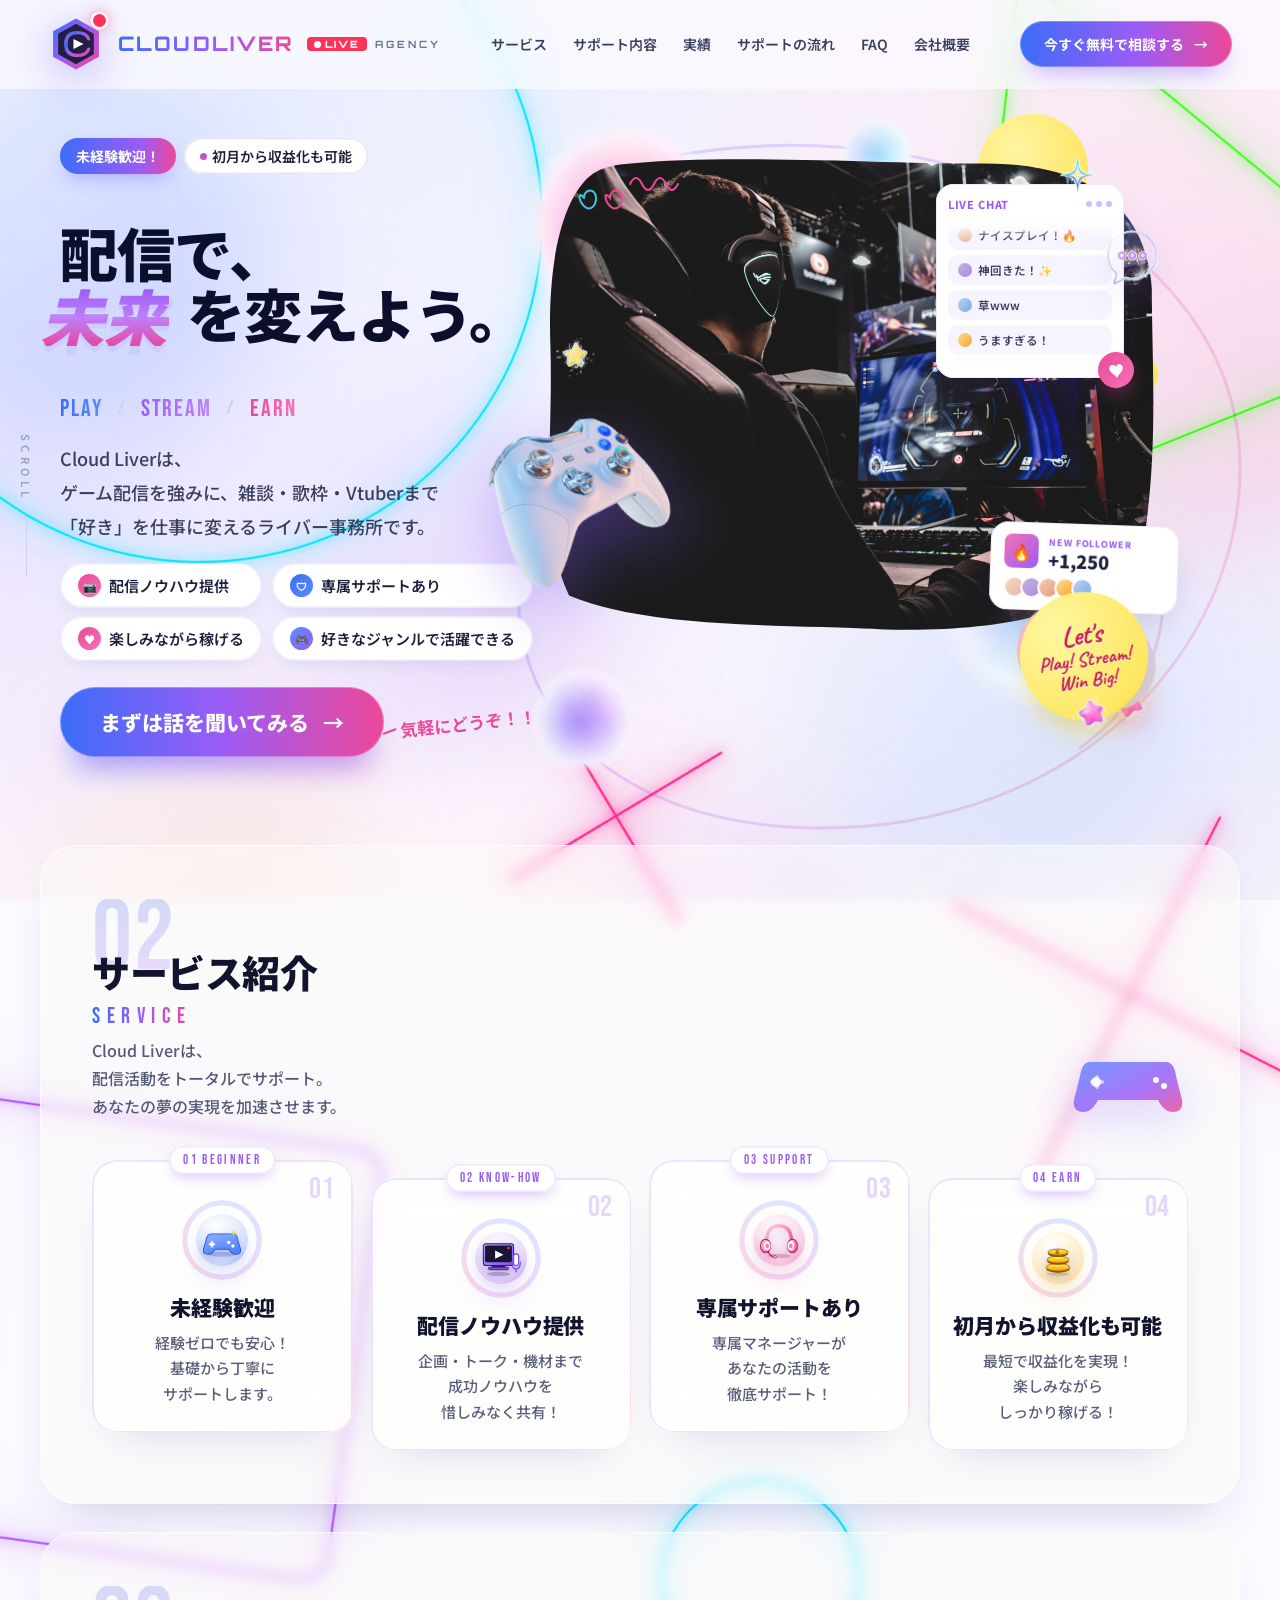
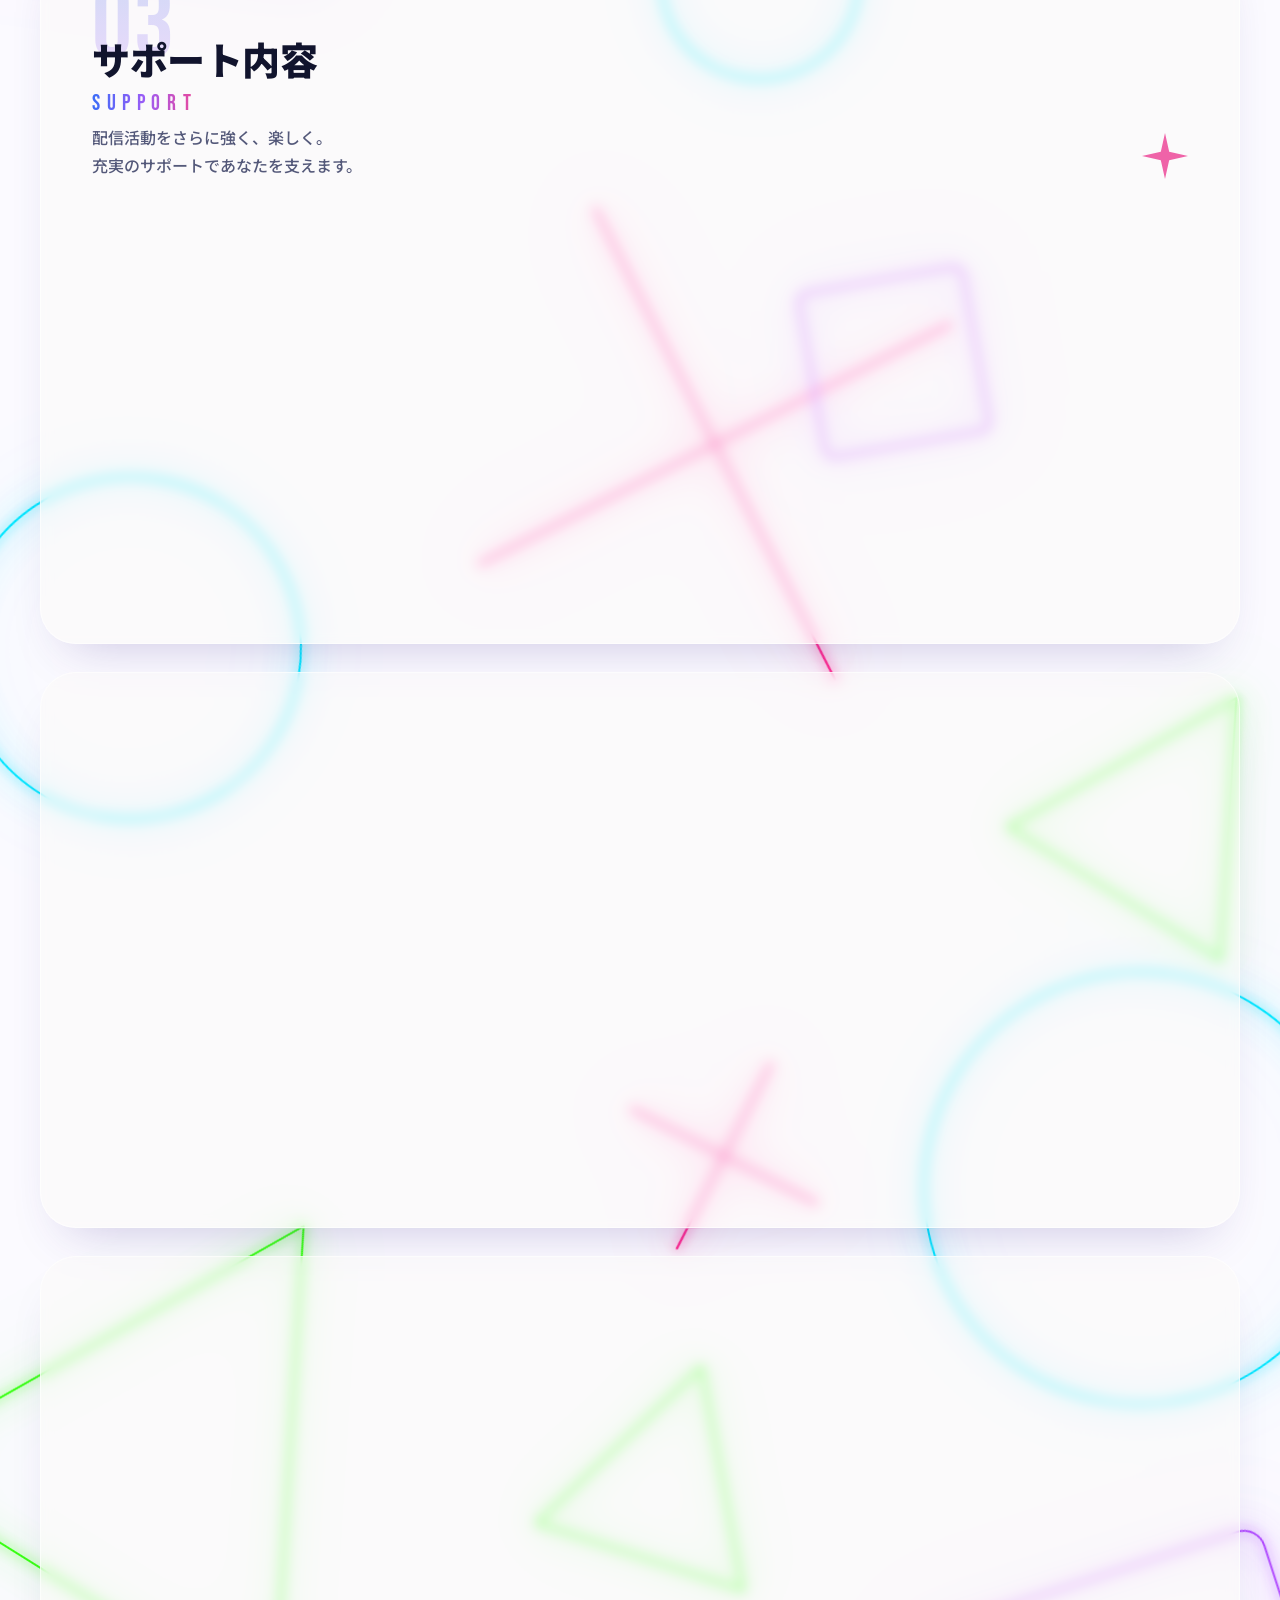
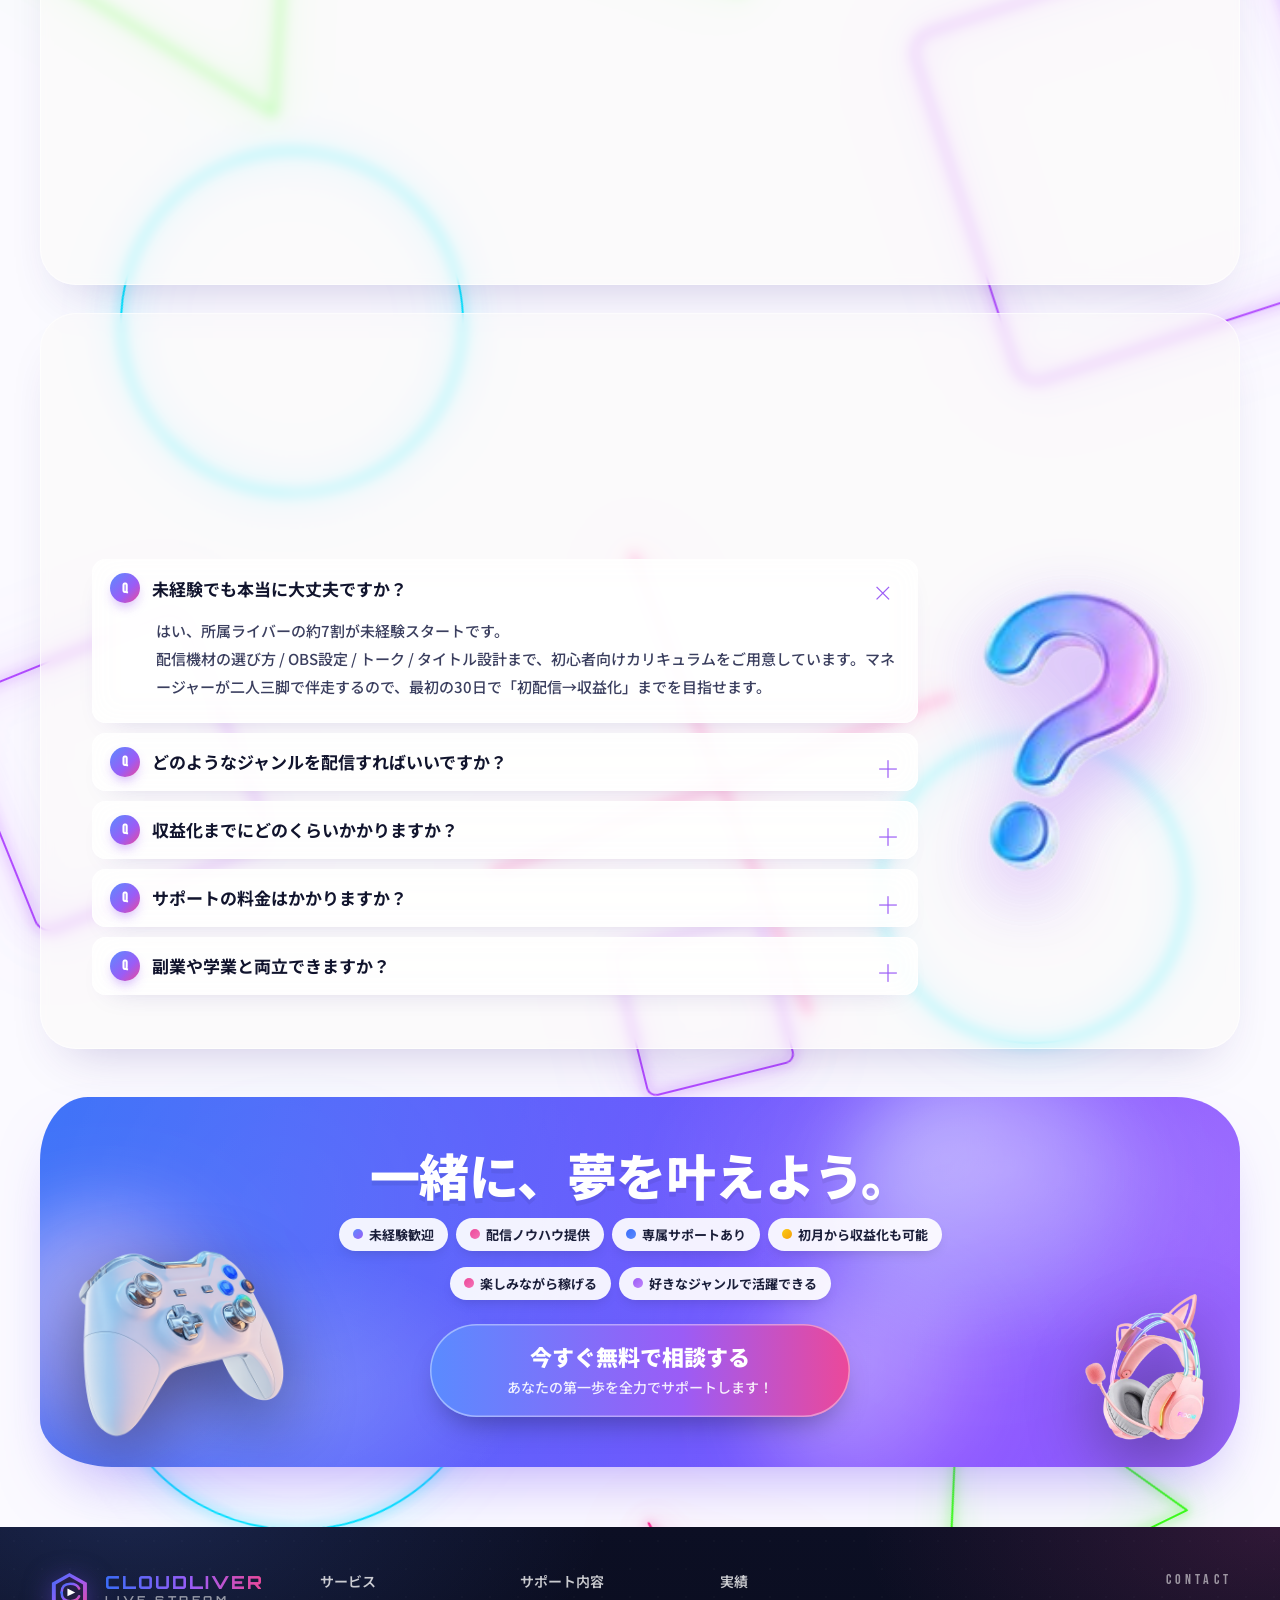
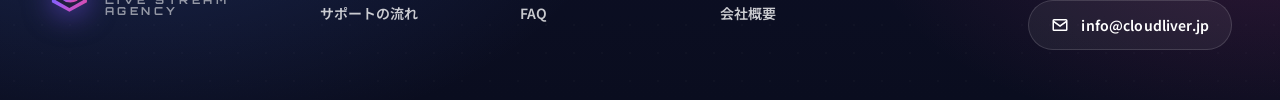
==== commit 6c2213bf: "フッターのSNSアイコン4種を削除し、CONTACTメールピルに置換 X/YouTube/Instagram/TikTokの開設予定なしのため4SNSを撤去。代わりにダークフッターと馴染むピル型のCO" ====
--- a/docs/index.html
+++ b/docs/index.html
@@ -725,18 +725,12 @@
       <a href="#service">サービス</a><a href="#support">サポート内容</a><a href="#results">実績</a>
       <a href="#flow">サポートの流れ</a><a href="#faq">FAQ</a><a href="company.html">会社概要</a>
     </div>
-    <div class="socials">
-      <a class="x" href="#" aria-label="X (Twitter)" title="X">
-        <svg viewBox="0 0 24 24" xmlns="http://www.w3.org/2000/svg"><path d="M18.244 2.25h3.308l-7.227 8.26 8.502 11.24H16.17l-5.214-6.817L4.99 21.75H1.68l7.73-8.835L1.254 2.25H8.08l4.713 6.231zm-1.161 17.52h1.833L7.084 4.126H5.117z"/></svg>
-      </a>
-      <a class="yt" href="#" aria-label="YouTube" title="YouTube">
-        <svg viewBox="0 0 24 24" xmlns="http://www.w3.org/2000/svg"><path d="M23.498 6.186a3.016 3.016 0 0 0-2.122-2.136C19.505 3.545 12 3.545 12 3.545s-7.505 0-9.377.505A3.017 3.017 0 0 0 .502 6.186C0 8.07 0 12 0 12s0 3.93.502 5.814a3.016 3.016 0 0 0 2.122 2.136c1.871.505 9.376.505 9.376.505s7.505 0 9.377-.505a3.015 3.015 0 0 0 2.122-2.136C24 15.93 24 12 24 12s0-3.93-.502-5.814zM9.545 15.568V8.432L15.818 12l-6.273 3.568z"/></svg>
-      </a>
-      <a class="ig" href="#" aria-label="Instagram" title="Instagram">
-        <svg viewBox="0 0 24 24" xmlns="http://www.w3.org/2000/svg"><path d="M12 2.163c3.204 0 3.584.012 4.85.07 3.252.148 4.771 1.691 4.919 4.919.058 1.265.069 1.645.069 4.849 0 3.205-.012 3.584-.069 4.849-.149 3.225-1.664 4.771-4.919 4.919-1.266.058-1.644.07-4.85.07-3.204 0-3.584-.012-4.849-.07-3.26-.149-4.771-1.699-4.919-4.92-.058-1.265-.07-1.644-.07-4.849 0-3.204.013-3.583.07-4.849.149-3.227 1.664-4.771 4.919-4.919 1.266-.057 1.645-.069 4.849-.069zM12 0C8.741 0 8.333.014 7.053.072 2.695.272.273 2.69.073 7.052.014 8.333 0 8.741 0 12c0 3.259.014 3.668.072 4.948.2 4.358 2.618 6.78 6.98 6.98C8.333 23.986 8.741 24 12 24c3.259 0 3.668-.014 4.948-.072 4.354-.2 6.782-2.618 6.979-6.98.059-1.28.073-1.689.073-4.948 0-3.259-.014-3.667-.072-4.947-.196-4.354-2.617-6.78-6.979-6.98C15.668.014 15.259 0 12 0zm0 5.838a6.162 6.162 0 1 0 0 12.324 6.162 6.162 0 0 0 0-12.324zM12 16a4 4 0 1 1 0-8 4 4 0 0 1 0 8zm6.406-11.845a1.44 1.44 0 1 0 0 2.881 1.44 1.44 0 0 0 0-2.881z"/></svg>
-      </a>
-      <a class="tt" href="#" aria-label="TikTok" title="TikTok">
-        <svg viewBox="0 0 24 24" xmlns="http://www.w3.org/2000/svg"><path d="M19.59 6.69a4.83 4.83 0 0 1-3.77-4.25V2h-3.45v13.67a2.89 2.89 0 0 1-5.2 1.74 2.89 2.89 0 0 1 2.31-4.64 2.93 2.93 0 0 1 .88.13V9.4a6.84 6.84 0 0 0-1-.05A6.33 6.33 0 0 0 5.8 20.1a6.34 6.34 0 0 0 10.86-4.43V8.69a8.16 8.16 0 0 0 4.77 1.52v-3.4a4.85 4.85 0 0 1-1.84-.12z"/></svg>
+    <div class="contact">
+      <div class="contact-label">CONTACT</div>
+      <!-- TODO: 公式メールアドレス作成後、info@cloudliver.jp を差し替える -->
+      <a class="contact-mail" href="mailto:info@cloudliver.jp" aria-label="メールでお問い合わせ">
+        <svg viewBox="0 0 24 24" xmlns="http://www.w3.org/2000/svg" aria-hidden="true"><path d="M4 4h16a2 2 0 0 1 2 2v12a2 2 0 0 1-2 2H4a2 2 0 0 1-2-2V6a2 2 0 0 1 2-2zm0 2v.4l8 5.6 8-5.6V6H4zm0 2.9V18h16V8.9l-8 5.6L4 8.9z"/></svg>
+        <span>info@cloudliver.jp</span>
       </a>
     </div>
   </div>
--- a/docs/css/style.css
+++ b/docs/css/style.css
@@ -956,22 +956,26 @@
 footer.site .links{display:grid;grid-template-columns:repeat(3,1fr);gap:12px 20px;font-size:14px;color:rgba(255,255,255,.78)}
 footer.site .links a{font-weight:600;transition:color .2s}
 footer.site .links a:hover{color:#00e5ff}
-footer.site .socials{display:flex;gap:14px;justify-content:flex-end}
-footer.site .socials a{
-  flex:none;width:54px;height:54px;border-radius:50%;
-  background:rgba(255,255,255,.92);color:#0c0f24;display:grid;place-items:center;
-  transition:transform .2s, background .2s;
-}
-footer.site .socials a:hover{transform:translateY(-2px)}
-footer.site .socials a.x:hover{background:#000}
-footer.site .socials a.x:hover svg{fill:#fff}
-footer.site .socials a.yt:hover{background:#ff0000}
-footer.site .socials a.yt:hover svg{fill:#fff}
-footer.site .socials a.ig:hover{background:linear-gradient(135deg,#f58529 0%,#dd2a7b 50%,#8134af 100%)}
-footer.site .socials a.ig:hover svg{fill:#fff}
-footer.site .socials a.tt:hover{background:#000}
-footer.site .socials a.tt:hover svg{fill:#fff}
-footer.site .socials svg{width:24px;height:24px;fill:#0c0f24;transition:fill .2s}
+footer.site .contact{display:flex;flex-direction:column;align-items:flex-end;gap:12px}
+footer.site .contact-label{
+  font-family:"Bebas Neue",sans-serif;font-size:14px;letter-spacing:.3em;
+  color:rgba(255,255,255,.55);
+}
+footer.site .contact-mail{
+  display:inline-flex;align-items:center;gap:12px;
+  padding:14px 22px;border-radius:999px;
+  background:rgba(255,255,255,.06);
+  border:1px solid rgba(255,255,255,.14);
+  color:#fff;font-weight:600;font-size:14px;letter-spacing:.01em;
+  transition:background .2s, border-color .2s, color .2s, transform .2s;
+}
+footer.site .contact-mail:hover{
+  background:rgba(0,229,255,.12);
+  border-color:rgba(0,229,255,.5);
+  color:#00e5ff;
+  transform:translateY(-2px);
+}
+footer.site .contact-mail svg{width:18px;height:18px;fill:currentColor;flex:none}
 
 /* ---------- company.html page hero ---------- */
 .page-hero{position:relative;max-width:1280px;margin:0 auto;padding:56px 52px 44px;overflow:hidden}
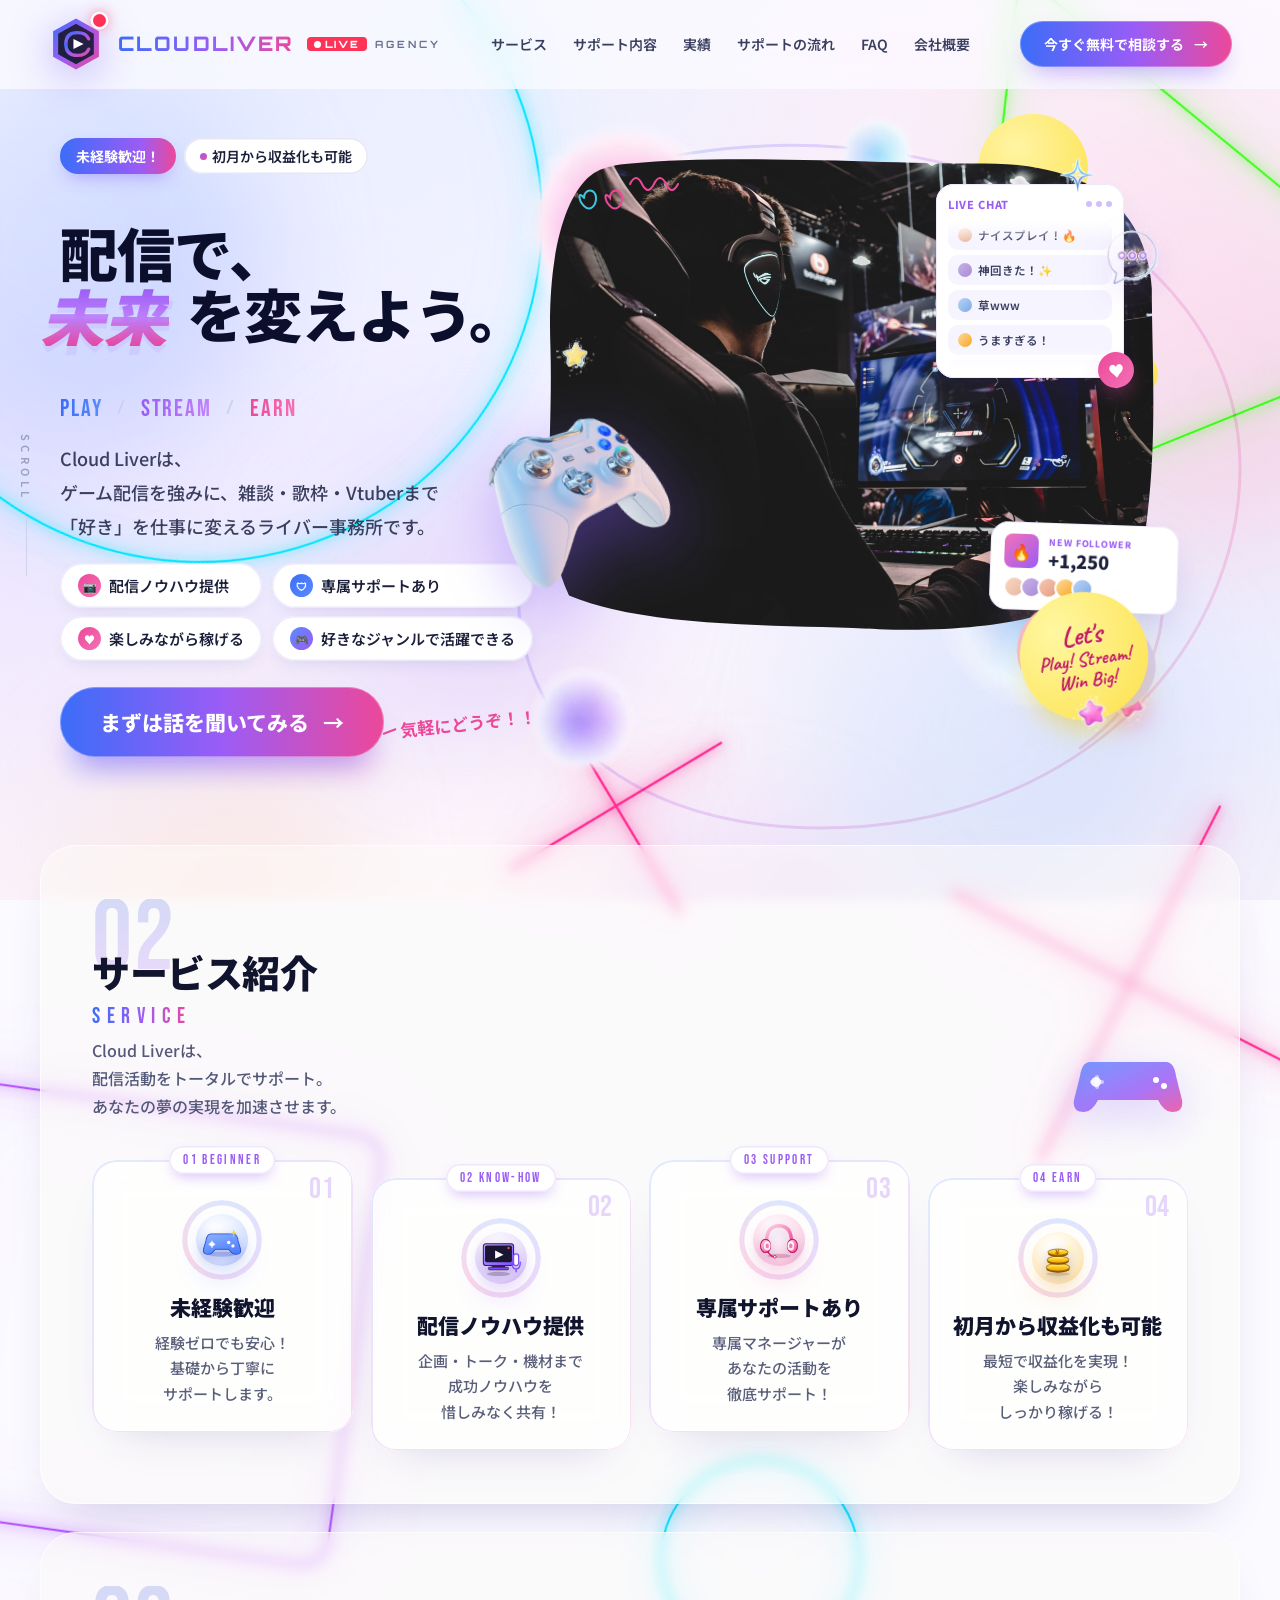
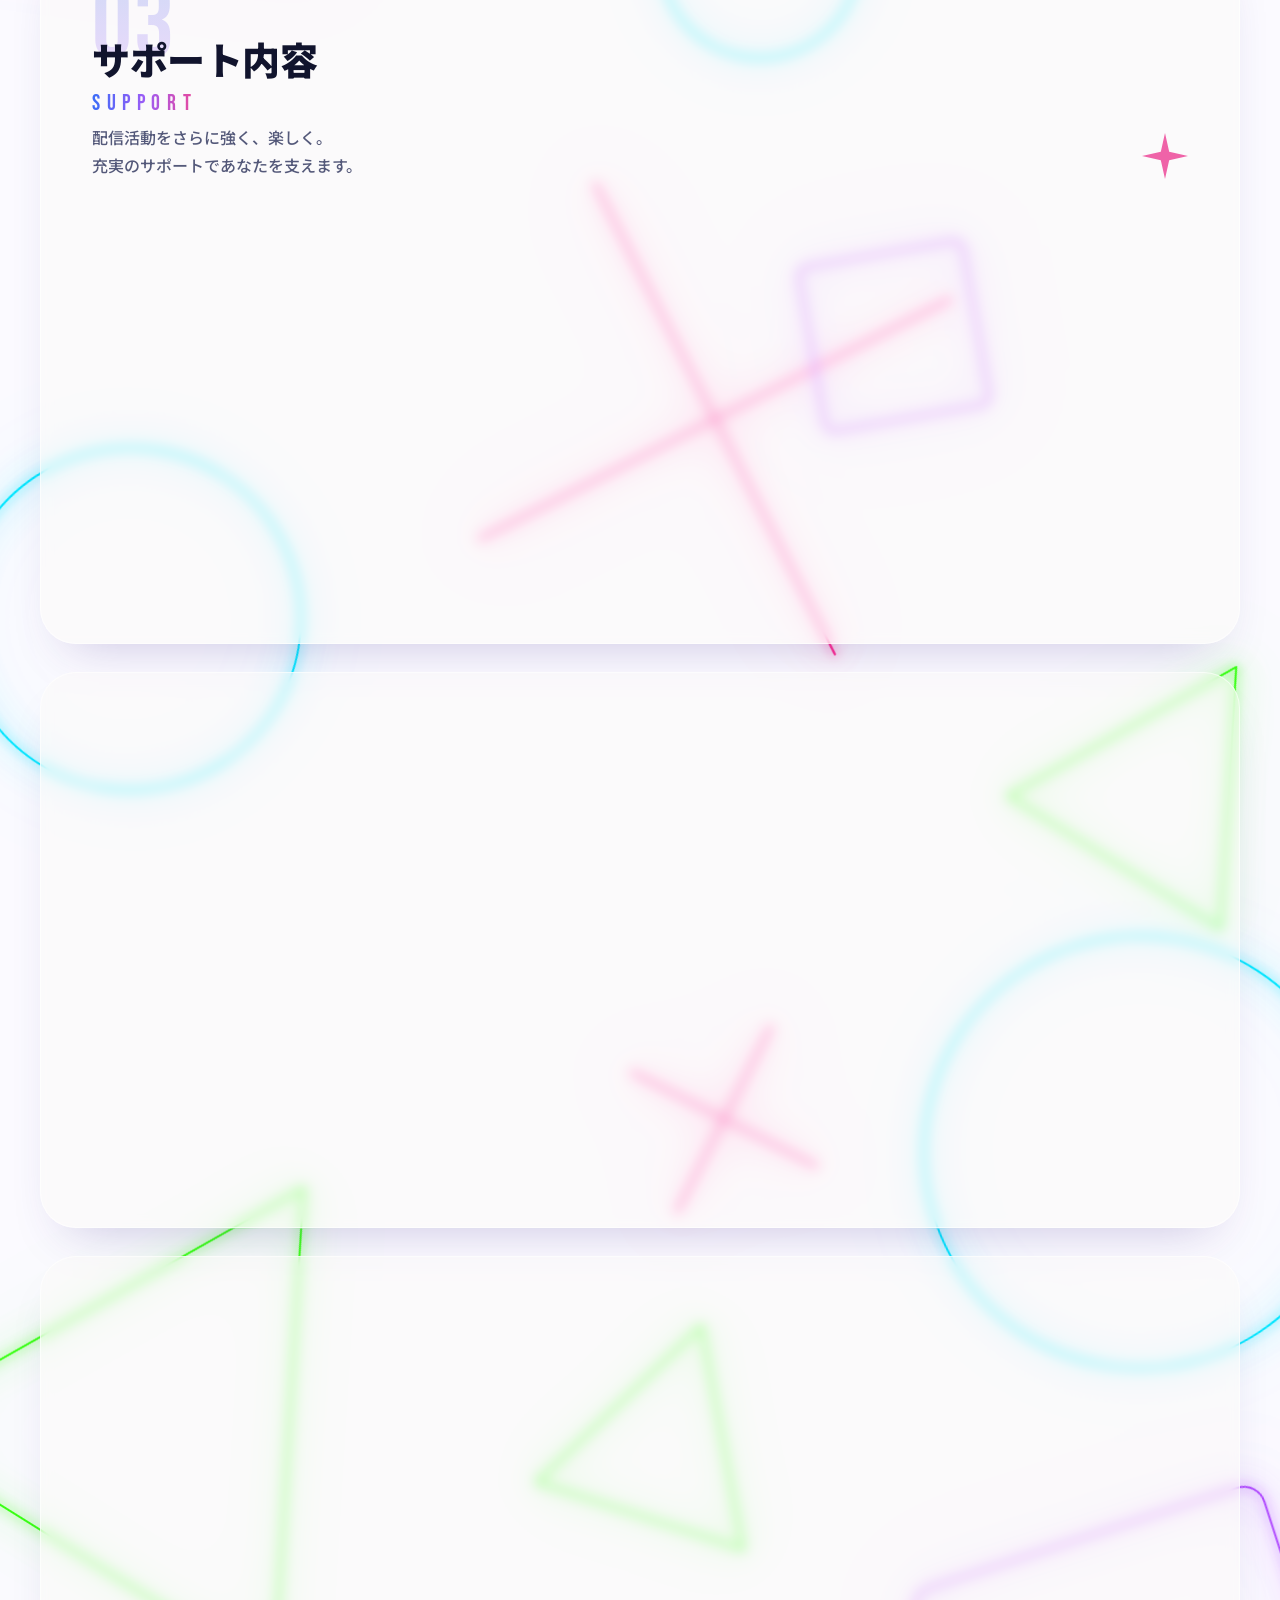
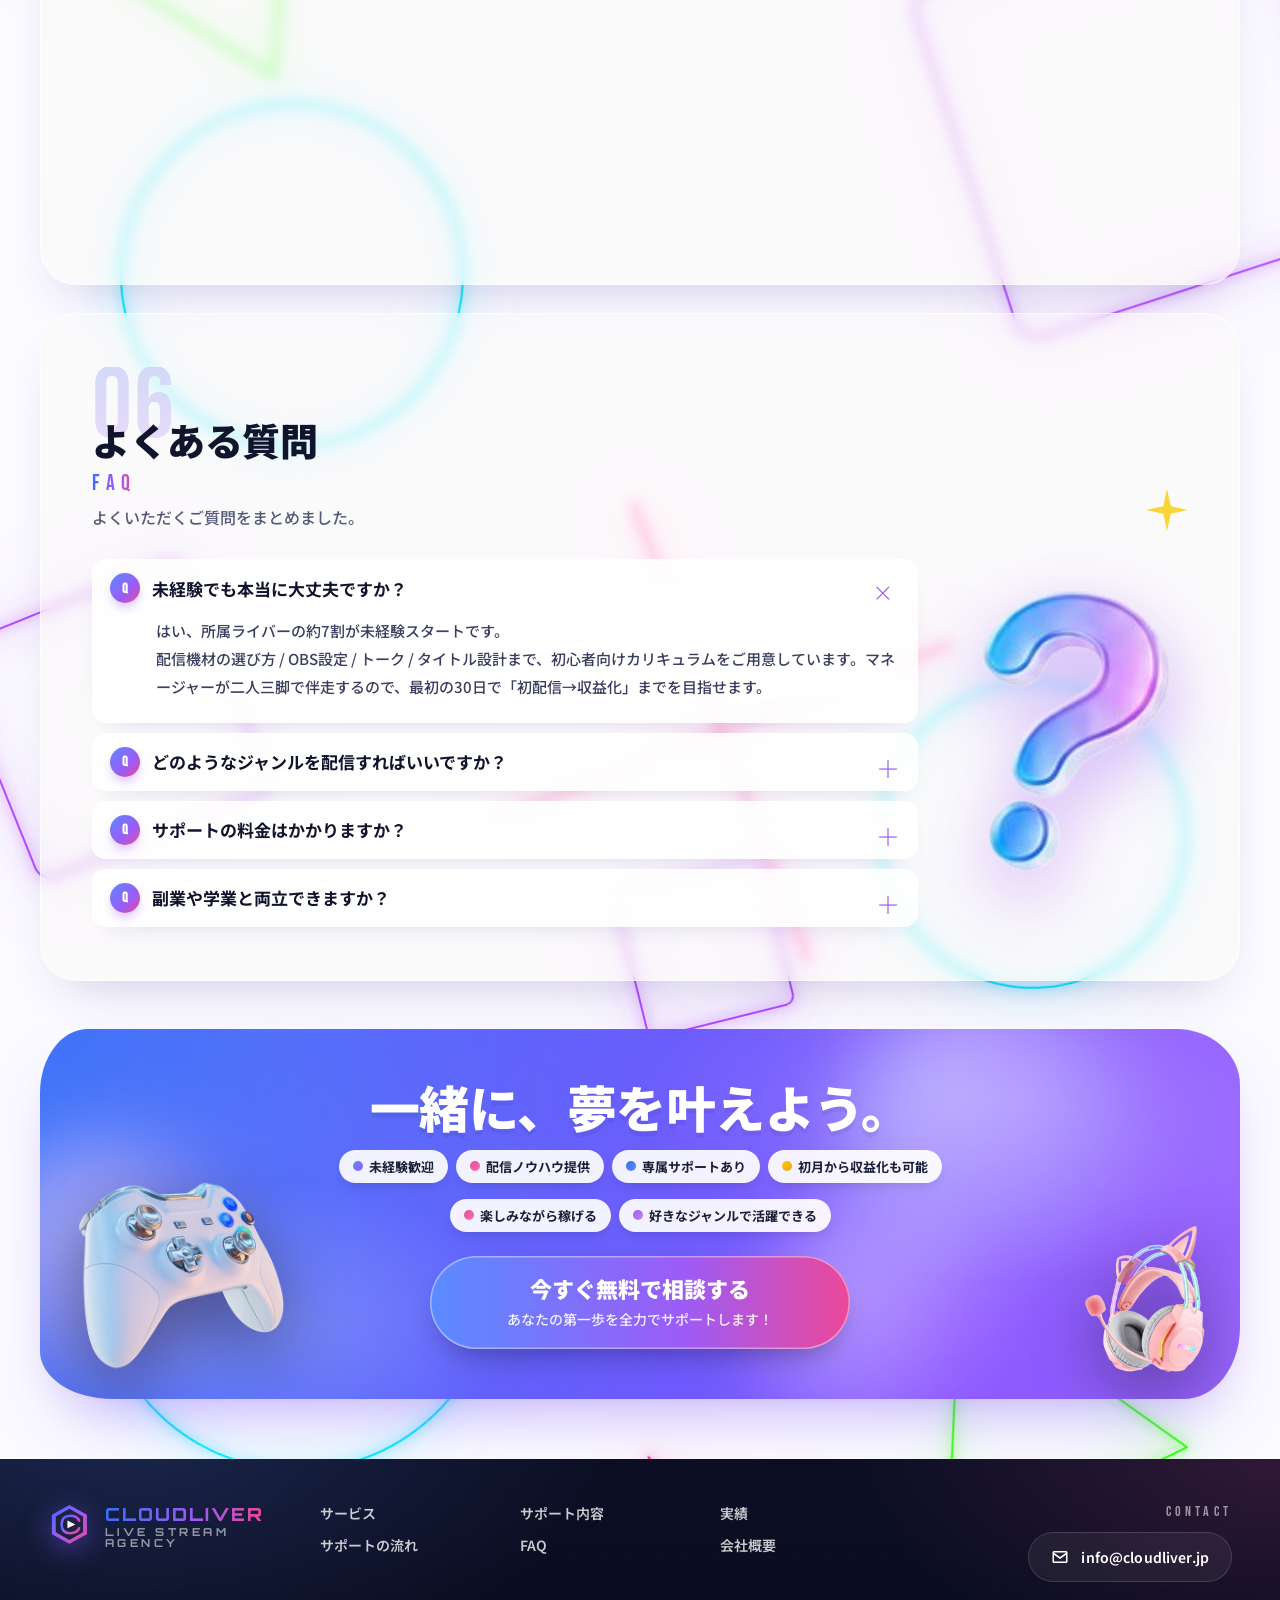
==== commit 1bea7e81: "FAQの収益化Qを削除、サポート料金Qの回答を取り分0%訴求に更新 「収益化までにどのくらいかかりますか？」は質問ごと削除（FAQ項目は5→4）。クライアントは初日から収益化できる仕組みを持っており、" ====
--- a/docs/index.html
+++ b/docs/index.html
@@ -653,8 +653,7 @@
     <div class="faq-list">
       <details class="faq-item" open><summary><div class="left"><span class="q">Q</span><span class="label">未経験でも本当に大丈夫ですか？</span></div><div class="plus">＋</div></summary><div class="answer">はい、所属ライバーの約7割が未経験スタートです。<br/>配信機材の選び方 / OBS設定 / トーク / タイトル設計まで、初心者向けカリキュラムをご用意しています。マネージャーが二人三脚で伴走するので、最初の30日で「初配信→収益化」までを目指せます。</div></details>
       <details class="faq-item"><summary><div class="left"><span class="q">Q</span><span class="label">どのようなジャンルを配信すればいいですか？</span></div><div class="plus">＋</div></summary><div class="answer">FPS / バトルロイヤル / RPG / 雑談 / 歌枠など<br/>ご自身が「長く楽しめる」ジャンルを一緒に決めます。<br/>市場分析データを共有し、競合の少ない時間帯・ジャンルへの参入もサポートします。</div></details>
-      <details class="faq-item"><summary><div class="left"><span class="q">Q</span><span class="label">収益化までにどのくらいかかりますか？</span></div><div class="plus">＋</div></summary><div class="answer">所属ライバーの初月収益化達成率は83%。<br/>最短で配信開始から2週間で収益化に到達するケースもあります。<br/>ご本人のペースとプラットフォームに合わせて、無理のないロードマップを引きます。</div></details>
-      <details class="faq-item"><summary><div class="left"><span class="q">Q</span><span class="label">サポートの料金はかかりますか？</span></div><div class="plus">＋</div></summary><div class="answer">所属ライバーのサポート費用は無料です<br/>（収益化後に一定比率の取り分が発生する成果連動型）<br/>事前審査やヒアリングも無料で実施しています。</div></details>
+      <details class="faq-item"><summary><div class="left"><span class="q">Q</span><span class="label">サポートの料金はかかりますか？</span></div><div class="plus">＋</div></summary><div class="answer">サポート費用は<strong>完全無料</strong>です。<br/>さらに<strong>事務所の取り分は0%</strong>、配信収益はすべてライバーご本人のものになります。<br/>事前審査やヒアリングも無料で実施しています。</div></details>
       <details class="faq-item"><summary><div class="left"><span class="q">Q</span><span class="label">副業や学業と両立できますか？</span></div><div class="plus">＋</div></summary><div class="answer">もちろん可能です。<br/>週5〜10時間の配信から始める方が大半で、学生 / 社会人それぞれの生活に合わせて<br/>配信枠を組んでいます。本業との両立事例も多数。</div></details>
     </div>
     <div class="faq-q-glow">
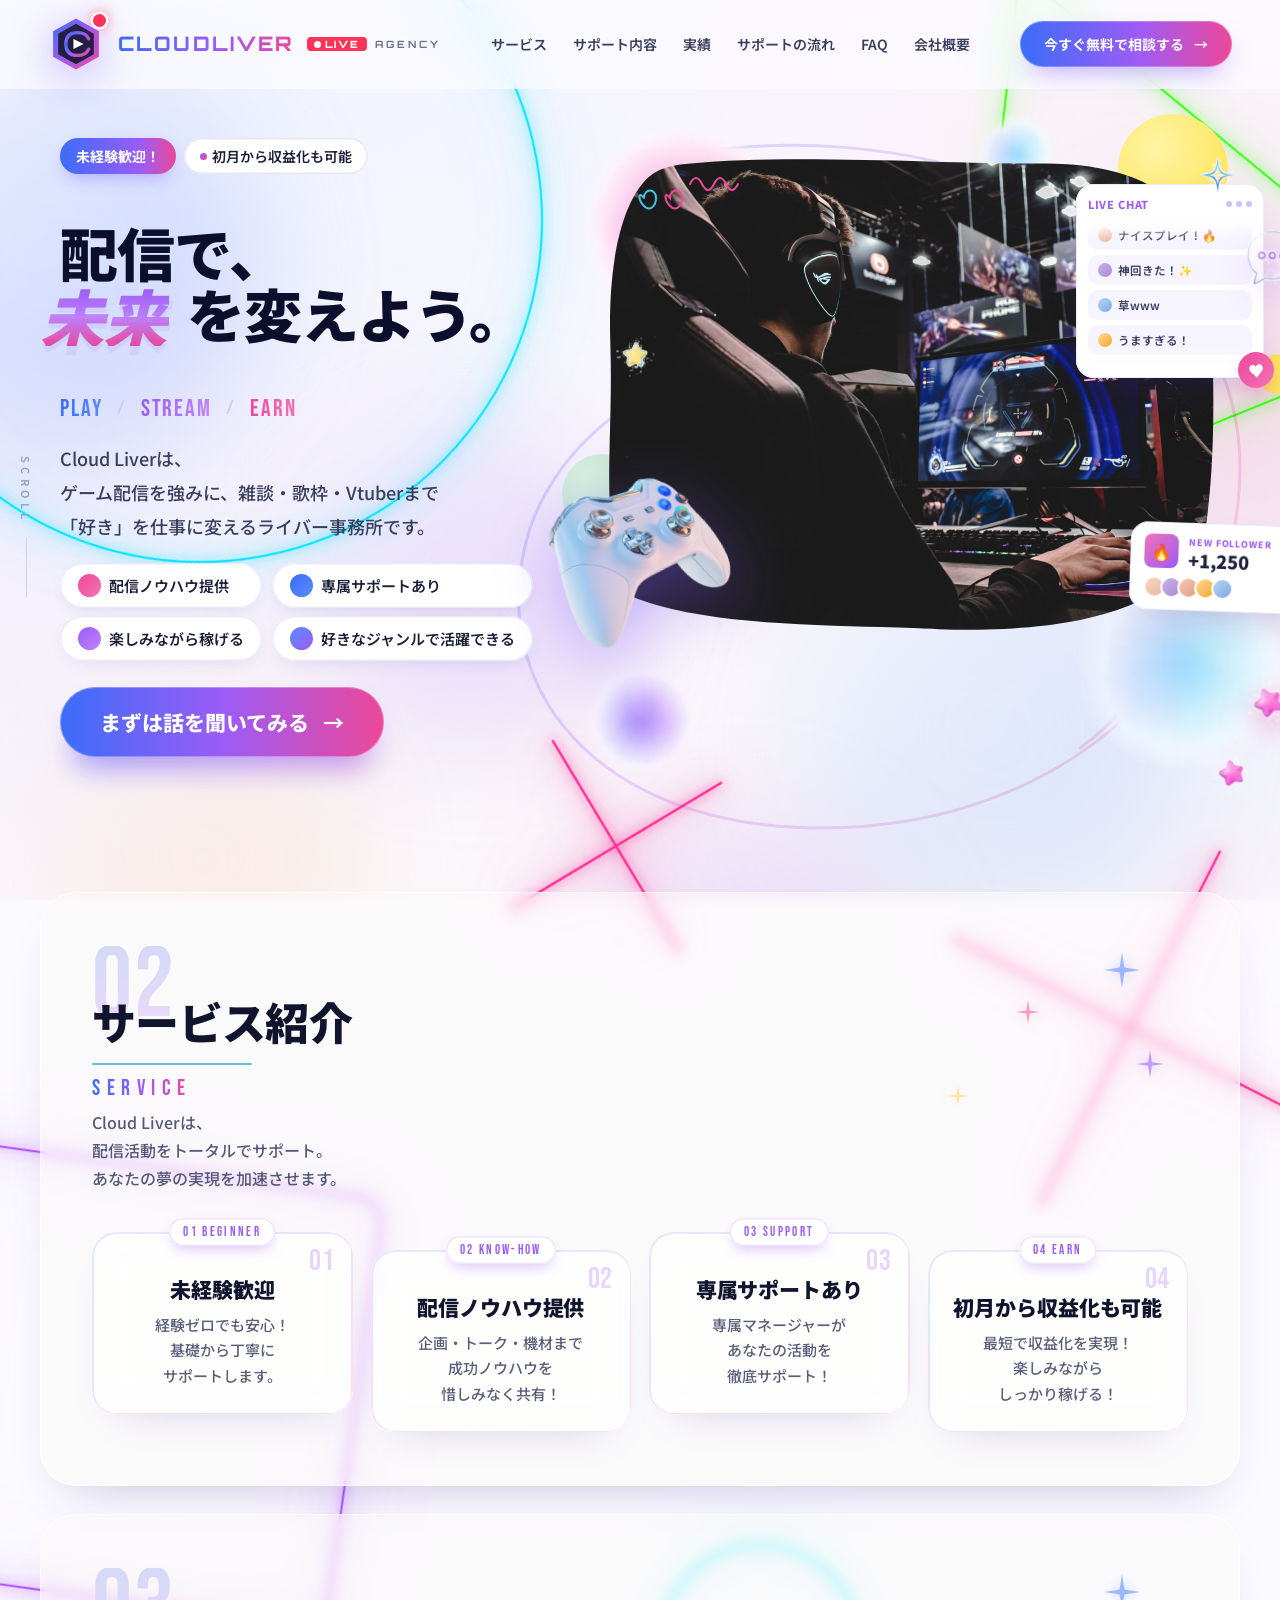
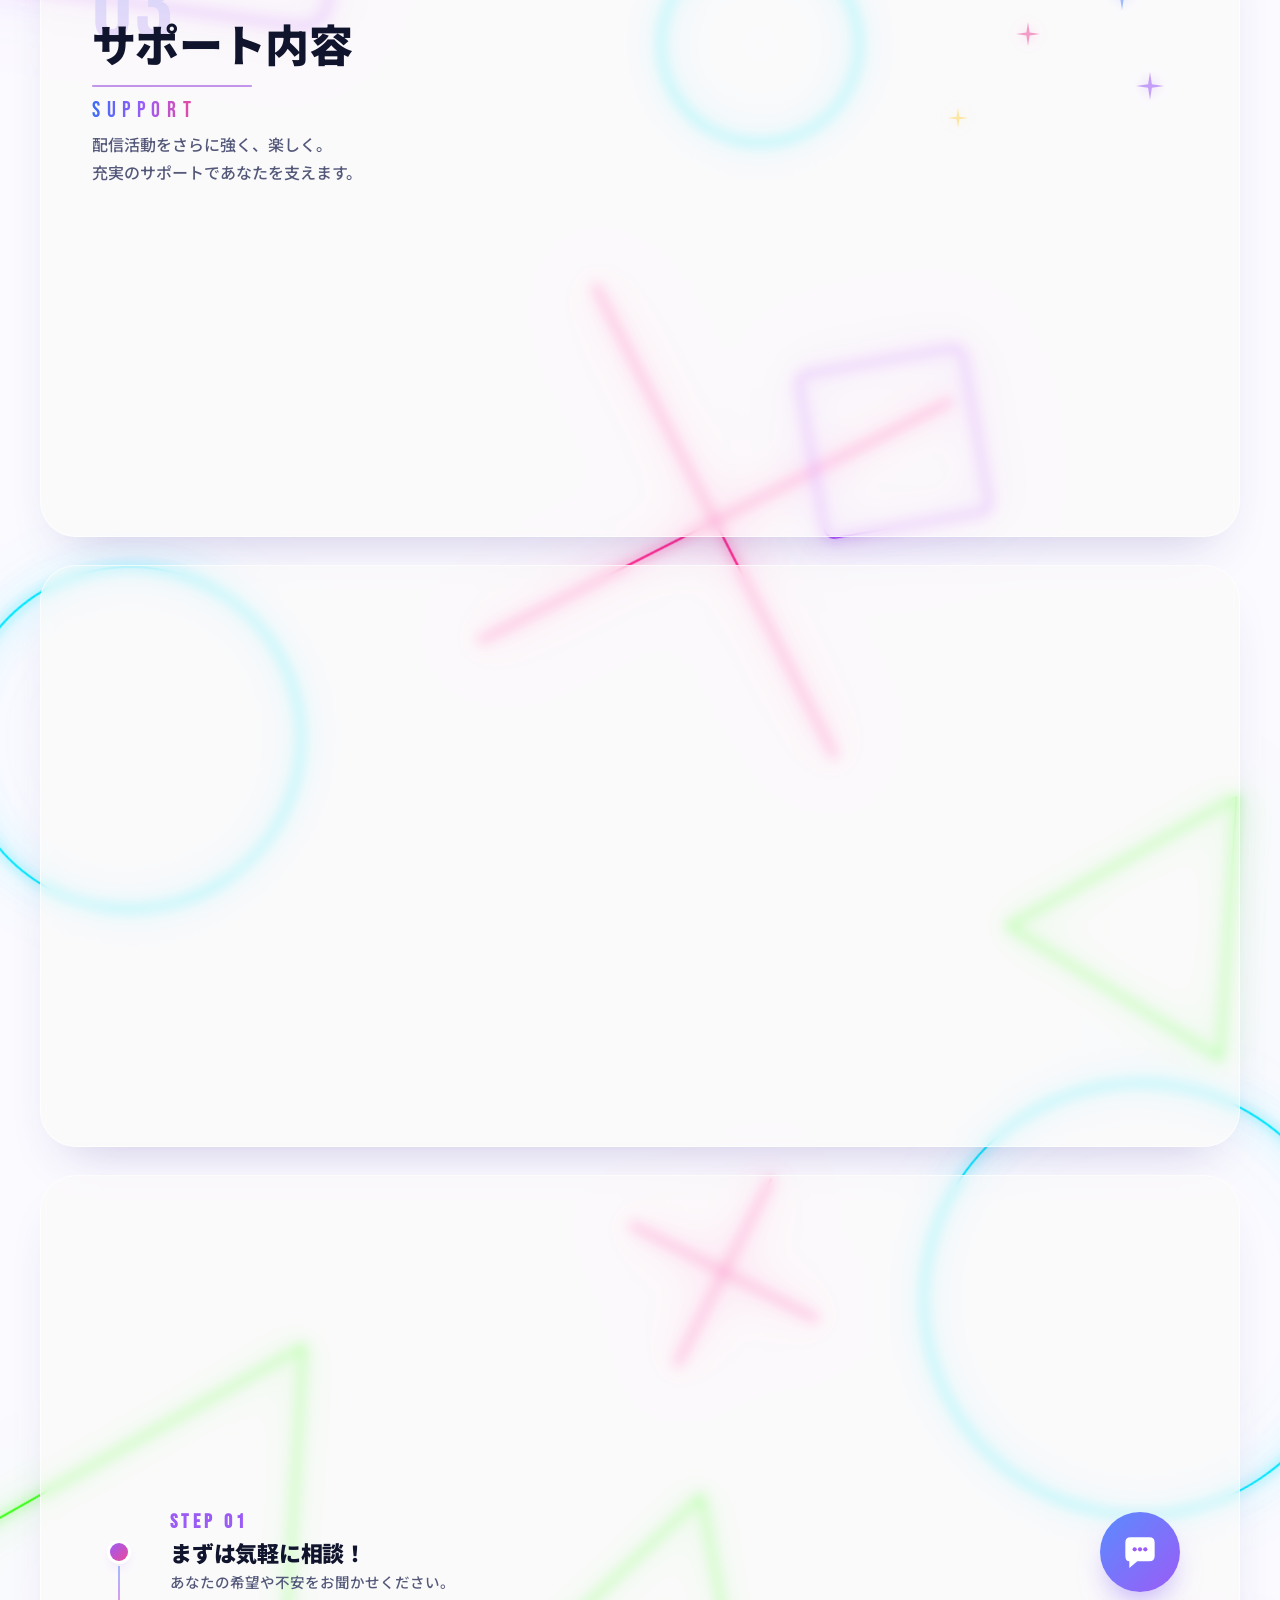
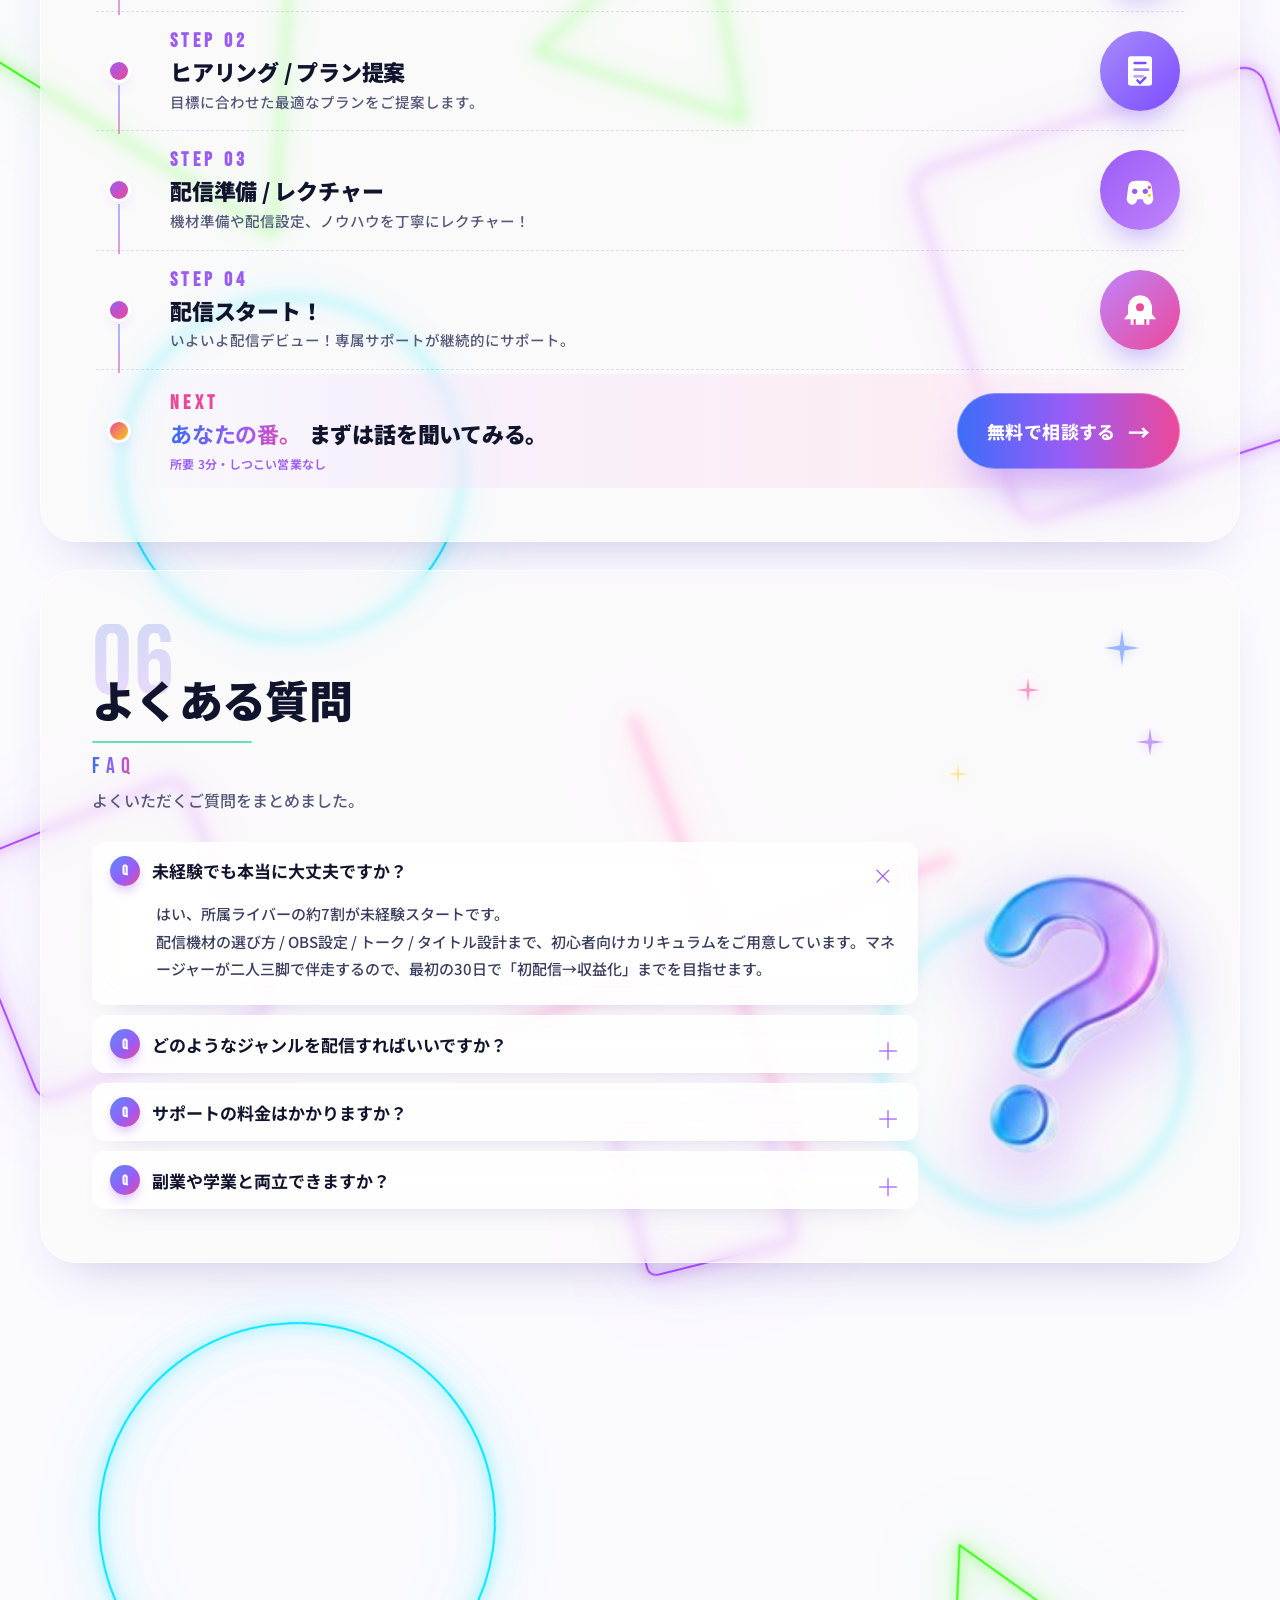
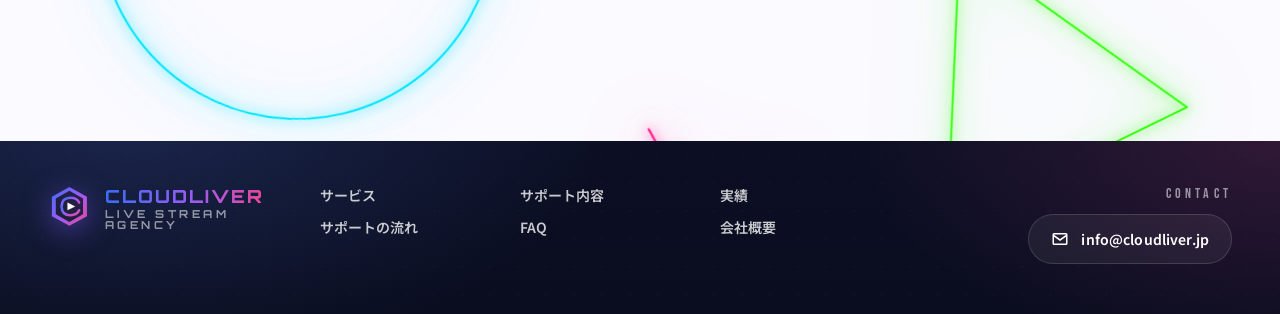
==== commit 716512d8: "PC版サイトをyuijp.com的なエディトリアル方向にブラッシュアップ SERVICE/SUPPORTカードから3Dグラデーション風SVGアイコンと暗いsceneブロックを撤去してタイポ中心に再構成" ====
--- a/docs/index.html
+++ b/docs/index.html
@@ -6,38 +6,32 @@
 <title>Cloud Liver — 配信で、未来を変えよう。</title>
 <link rel="preconnect" href="https://fonts.googleapis.com" />
 <link rel="preconnect" href="https://fonts.gstatic.com" crossorigin />
-<link href="https://fonts.googleapis.com/css2?family=Noto+Sans+JP:wght@400;500;700;900&family=Bebas+Neue&family=Orbitron:wght@600;700;800;900&family=Caveat:wght@500;700&family=Press+Start+2P&display=swap" rel="stylesheet" />
+<link href="https://fonts.googleapis.com/css2?family=Noto+Sans+JP:wght@400;500;700;900&family=Bebas+Neue&family=Orbitron:wght@600;700;800;900&display=swap" rel="stylesheet" />
 <link rel="stylesheet" href="css/style.css" />
 </head>
 <body>
 
-<!-- Intro splash (plays once per page load) -->
-<div class="intro-splash" aria-hidden="true">
-  <span class="intro-glow a"></span>
-  <span class="intro-glow b"></span>
-  <span class="intro-glow c"></span>
-  <div class="intro-content">
-    <div class="intro-mark">
+<!-- Loading Screen (neon brand splash) -->
+<div class="loading-screen" id="loadingScreen" aria-hidden="true">
+  <div class="loading-screen__inner">
+    <div class="loading-screen__logo">
       <svg viewBox="0 0 44 44" xmlns="http://www.w3.org/2000/svg" aria-hidden="true">
         <defs>
-          <linearGradient id="introHex" x1="0%" y1="0%" x2="100%" y2="100%">
+          <linearGradient id="loadHex" x1="0%" y1="0%" x2="100%" y2="100%">
             <stop offset="0%" stop-color="#3b6df8"/>
             <stop offset="50%" stop-color="#9b5cf6"/>
             <stop offset="100%" stop-color="#ec4899"/>
           </linearGradient>
         </defs>
-        <path d="M 22 2 L 40 12 L 40 32 L 22 42 L 4 32 L 4 12 Z" fill="url(#introHex)"/>
-        <path d="M 22 6 L 36 14 L 36 30 L 22 38 L 8 30 L 8 14 Z" fill="rgba(20,12,40,.78)"/>
-        <path d="M 14 22 Q 14 13 23 13 Q 30 13 32 18" fill="none" stroke="url(#introHex)" stroke-width="2.6" stroke-linecap="round"/>
-        <path d="M 14 22 Q 14 31 23 31 Q 30 31 32 26" fill="none" stroke="url(#introHex)" stroke-width="2.6" stroke-linecap="round"/>
+        <path d="M 22 2 L 40 12 L 40 32 L 22 42 L 4 32 L 4 12 Z" fill="url(#loadHex)"/>
+        <path d="M 22 6 L 36 14 L 36 30 L 22 38 L 8 30 L 8 14 Z" fill="rgba(15,8,30,.95)"/>
+        <path d="M 14 22 Q 14 13 23 13 Q 30 13 32 18" fill="none" stroke="url(#loadHex)" stroke-width="2.6" stroke-linecap="round"/>
+        <path d="M 14 22 Q 14 31 23 31 Q 30 31 32 26" fill="none" stroke="url(#loadHex)" stroke-width="2.6" stroke-linecap="round"/>
         <path d="M 20 18 L 20 26 L 28 22 Z" fill="#fff"/>
       </svg>
-    </div>
-    <h2 class="intro-text">
-      配信で、<br/>
-      <span class="intro-mirai">未来</span>を変えよう。
-    </h2>
-    <div class="intro-wordmark">CLOUD LIVER</div>
+      <div class="loading-screen__brand">CLOUD LIVER</div>
+    </div>
+    <div class="loading-screen__bar"><div class="loading-screen__bar-fill"></div></div>
   </div>
 </div>
 
@@ -160,15 +154,14 @@
       </p>
 
       <div class="chip-grid fade-in delay-4">
-        <span class="chip"><span class="dot pk">📷</span>配信ノウハウ提供</span>
-        <span class="chip"><span class="dot b">🛡</span>専属サポートあり</span>
-        <span class="chip"><span class="dot pk">♥</span>楽しみながら稼げる</span>
-        <span class="chip"><span class="dot bp">🎮</span>好きなジャンルで活躍できる</span>
+        <span class="chip"><span class="dot pk"></span>配信ノウハウ提供</span>
+        <span class="chip"><span class="dot b"></span>専属サポートあり</span>
+        <span class="chip"><span class="dot p"></span>楽しみながら稼げる</span>
+        <span class="chip"><span class="dot bp"></span>好きなジャンルで活躍できる</span>
       </div>
 
       <div class="hero-cta-wrap fade-in delay-5">
         <a class="hero-cta" href="#cta">まずは話を聞いてみる<span class="arr">→</span></a>
-        <span class="casual">気軽にどうぞ！！</span>
       </div>
     </div>
 
@@ -253,14 +246,6 @@
       <img class="deco spark1" src="assets/deco_sparkle.png" alt="" />
       <img class="deco spark2" src="assets/deco_star_pink.png" alt="" />
       <img class="deco spark3" src="assets/deco_star_yellow.png" alt="" />
-
-      <div class="sticker">
-        <div class="txt">
-          <b>Let's</b>
-          <span>Play! Stream!</span><br/>
-          <span class="underline">Win Big!</span>
-        </div>
-      </div>
     </div>
   </div>
 </section>
@@ -270,22 +255,15 @@
   <div class="sec-head fade-in">
     <div>
       <div class="sec-num">02</div>
-      <h2 class="sec-title">サービス紹介</h2>
+      <h2 class="sec-title line-blue">サービス紹介</h2>
       <div class="sec-eyebrow">SERVICE</div>
       <p class="sec-lead">Cloud Liverは、<br/>配信活動をトータルでサポート。<br/>あなたの夢の実現を加速させます。</p>
     </div>
-    <div class="sec-side">
-      <svg class="sec-deco pad" style="width:120px;height:auto;--r:-12deg" viewBox="0 0 120 80" xmlns="http://www.w3.org/2000/svg" aria-hidden="true">
-        <defs>
-          <linearGradient id="pdg1" x1="0%" y1="0%" x2="100%" y2="100%"><stop offset="0%" stop-color="#5a8bff"/><stop offset="60%" stop-color="#9b5cf6"/><stop offset="100%" stop-color="#ec4899"/></linearGradient>
-        </defs>
-        <path d="M 22 22 Q 14 22 12 36 L 6 60 Q 4 72 16 72 Q 24 72 30 60 L 90 60 Q 96 72 104 72 Q 116 72 114 60 L 108 36 Q 106 22 98 22 Z" fill="url(#pdg1)"/>
-        <circle cx="28" cy="42" r="5" fill="#fff" opacity=".9"/>
-        <rect x="22" y="40" width="14" height="4" rx="2" fill="#fff" opacity=".55"/>
-        <rect x="27" y="35" width="4" height="14" rx="2" fill="#fff" opacity=".55"/>
-        <circle cx="88" cy="40" r="3" fill="#fff"/>
-        <circle cx="96" cy="46" r="3" fill="#fff"/>
-      </svg>
+    <div class="sec-sparkles" aria-hidden="true">
+      <svg class="sparkle sp1" viewBox="0 0 24 24"><path d="M12 0 L13.6 10.4 L24 12 L13.6 13.6 L12 24 L10.4 13.6 L0 12 L10.4 10.4 Z"/></svg>
+      <svg class="sparkle sp2" viewBox="0 0 24 24"><path d="M12 0 L13.6 10.4 L24 12 L13.6 13.6 L12 24 L10.4 13.6 L0 12 L10.4 10.4 Z"/></svg>
+      <svg class="sparkle sp3" viewBox="0 0 24 24"><path d="M12 0 L13.6 10.4 L24 12 L13.6 13.6 L12 24 L10.4 13.6 L0 12 L10.4 10.4 Z"/></svg>
+      <svg class="sparkle sp4" viewBox="0 0 24 24"><path d="M12 0 L13.6 10.4 L24 12 L13.6 13.6 L12 24 L10.4 13.6 L0 12 L10.4 10.4 Z"/></svg>
     </div>
   </div>
 
@@ -293,27 +271,6 @@
     <a class="svc-card s1" href="#">
       <span class="pill-en">01 BEGINNER</span>
       <div class="svc-num">01</div>
-      <div class="svc-icon">
-        <div class="ring"></div>
-        <div class="glow"></div>
-        <svg viewBox="0 0 50 50" xmlns="http://www.w3.org/2000/svg">
-          <defs>
-            <linearGradient id="svci1a" x1="0%" y1="0%" x2="100%" y2="100%"><stop offset="0%" stop-color="#7da9ff"/><stop offset="100%" stop-color="#3b6df8"/></linearGradient>
-            <linearGradient id="svci1b" x1="0%" y1="0%" x2="0%" y2="100%"><stop offset="0%" stop-color="#a8c5ff"/><stop offset="100%" stop-color="#5a8bff"/></linearGradient>
-          </defs>
-          <!-- 3D gamepad isometric -->
-          <ellipse cx="25" cy="42" rx="16" ry="3" fill="#1e4ed8" opacity=".25"/>
-          <path d="M 12 18 Q 7 18 6 26 L 3 36 Q 2 42 8 42 Q 13 42 17 36 L 33 36 Q 37 42 42 42 Q 48 42 47 36 L 44 26 Q 43 18 38 18 Z" fill="url(#svci1a)" stroke="#1e4ed8" stroke-width="1.2" stroke-linejoin="round"/>
-          <path d="M 12 18 Q 7 18 6 26 L 3 36 Q 2 42 8 42 Q 13 42 17 36 L 33 36 Q 37 42 42 42 Q 48 42 47 36 L 44 26 Q 43 18 38 18 Z" fill="url(#svci1b)" opacity=".35"/>
-          <circle cx="13" cy="30" r="2.6" fill="#fff" opacity=".95"/>
-          <rect x="9" y="28.5" width="8" height="3" rx="1.5" fill="#fff" opacity=".6"/>
-          <rect x="12" y="25.5" width="2" height="9" rx="1" fill="#fff" opacity=".6"/>
-          <circle cx="33" cy="28" r="2" fill="#fff"/>
-          <circle cx="38" cy="32" r="2" fill="#fff"/>
-          <!-- spark accent -->
-          <path d="M 39 12 L 40 16 L 44 17 L 40 18 L 39 22 L 38 18 L 34 17 L 38 16 Z" fill="#facc15"/>
-        </svg>
-      </div>
       <h3>未経験歓迎</h3>
       <p>経験ゼロでも安心！<br/>基礎から丁寧に<br/>サポートします。</p>
     </a>
@@ -321,27 +278,6 @@
     <a class="svc-card s2" href="#">
       <span class="pill-en">02 KNOW-HOW</span>
       <div class="svc-num">02</div>
-      <div class="svc-icon">
-        <div class="ring"></div>
-        <div class="glow"></div>
-        <svg viewBox="0 0 50 50" xmlns="http://www.w3.org/2000/svg">
-          <defs>
-            <linearGradient id="svci2a" x1="0%" y1="0%" x2="100%" y2="100%"><stop offset="0%" stop-color="#bca3ff"/><stop offset="100%" stop-color="#7c4dff"/></linearGradient>
-          </defs>
-          <!-- 3D streaming monitor + mic -->
-          <ellipse cx="22" cy="44" rx="14" ry="2.5" fill="#3a1f4a" opacity=".25"/>
-          <rect x="4" y="8" width="36" height="26" rx="3" fill="url(#svci2a)" stroke="#3a1f4a" stroke-width="1.2"/>
-          <rect x="6" y="10" width="32" height="20" rx="2" fill="#1a1530"/>
-          <path d="M 18 16 L 18 26 L 28 21 Z" fill="#fff"/>
-          <circle cx="34" cy="13" r="1.5" fill="#ef4444"/>
-          <rect x="14" y="34" width="16" height="2.5" rx="1.2" fill="#3a1f4a"/>
-          <rect x="10" y="36" width="24" height="3" rx="1.5" fill="#7c4dff" stroke="#3a1f4a" stroke-width="1"/>
-          <!-- floating mic -->
-          <rect x="40" y="20" width="6" height="14" rx="3" fill="#fff" stroke="#7c4dff" stroke-width="1.4"/>
-          <path d="M 38 30 Q 38 38 43 38 Q 48 38 48 30" fill="none" stroke="#7c4dff" stroke-width="1.6" stroke-linecap="round"/>
-          <line x1="43" y1="38" x2="43" y2="42" stroke="#7c4dff" stroke-width="1.6"/>
-        </svg>
-      </div>
       <h3>配信ノウハウ提供</h3>
       <p>企画・トーク・機材まで<br/>成功ノウハウを<br/>惜しみなく共有！</p>
     </a>
@@ -349,27 +285,6 @@
     <a class="svc-card s3" href="#">
       <span class="pill-en">03 SUPPORT</span>
       <div class="svc-num">03</div>
-      <div class="svc-icon">
-        <div class="ring"></div>
-        <div class="glow"></div>
-        <svg viewBox="0 0 50 50" xmlns="http://www.w3.org/2000/svg">
-          <defs>
-            <linearGradient id="svci3a" x1="0%" y1="0%" x2="100%" y2="100%"><stop offset="0%" stop-color="#ffd5e5"/><stop offset="100%" stop-color="#ec4899"/></linearGradient>
-            <linearGradient id="svci3b" x1="0%" y1="0%" x2="0%" y2="100%"><stop offset="0%" stop-color="#fff"/><stop offset="100%" stop-color="#fce0ec"/></linearGradient>
-          </defs>
-          <!-- 3D headset (pink, matches CTA banner) -->
-          <ellipse cx="25" cy="44" rx="14" ry="2.5" fill="#9d174d" opacity=".25"/>
-          <path d="M 10 28 Q 10 8 25 8 Q 40 8 40 28" fill="none" stroke="url(#svci3a)" stroke-width="4" stroke-linecap="round"/>
-          <ellipse cx="9" cy="32" rx="6" ry="8" fill="url(#svci3a)" stroke="#c2185b" stroke-width="1.2"/>
-          <ellipse cx="41" cy="32" rx="6" ry="8" fill="url(#svci3a)" stroke="#c2185b" stroke-width="1.2"/>
-          <ellipse cx="11" cy="32" rx="4" ry="5.5" fill="url(#svci3b)"/>
-          <ellipse cx="39" cy="32" rx="4" ry="5.5" fill="url(#svci3b)"/>
-          <ellipse cx="11" cy="32" rx="2" ry="2.8" fill="#ec4899" opacity=".7"/>
-          <ellipse cx="39" cy="32" rx="2" ry="2.8" fill="#ec4899" opacity=".7"/>
-          <path d="M 12 39 Q 14 44 19 45" fill="none" stroke="#c2185b" stroke-width="1.5" stroke-linecap="round"/>
-          <circle cx="20" cy="45" r="1.6" fill="#fff" stroke="#c2185b" stroke-width="1"/>
-        </svg>
-      </div>
       <h3>専属サポートあり</h3>
       <p>専属マネージャーが<br/>あなたの活動を<br/>徹底サポート！</p>
     </a>
@@ -377,30 +292,6 @@
     <a class="svc-card s4" href="#">
       <span class="pill-en">04 EARN</span>
       <div class="svc-num">04</div>
-      <div class="svc-icon">
-        <div class="ring"></div>
-        <div class="glow"></div>
-        <svg viewBox="0 0 50 50" xmlns="http://www.w3.org/2000/svg">
-          <defs>
-            <linearGradient id="svci4a" x1="0%" y1="0%" x2="0%" y2="100%"><stop offset="0%" stop-color="#fff4a3"/><stop offset="50%" stop-color="#facc15"/><stop offset="100%" stop-color="#f59e0b"/></linearGradient>
-            <linearGradient id="svci4b" x1="0%" y1="0%" x2="0%" y2="100%"><stop offset="0%" stop-color="#a86b00"/><stop offset="100%" stop-color="#7c4a00"/></linearGradient>
-          </defs>
-          <!-- 3D stacked coins -->
-          <ellipse cx="25" cy="44" rx="14" ry="2" fill="#a86b00" opacity=".25"/>
-          <!-- bottom coin -->
-          <ellipse cx="25" cy="38" rx="14" ry="4.5" fill="url(#svci4b)"/>
-          <ellipse cx="25" cy="36" rx="14" ry="4.5" fill="url(#svci4a)" stroke="#a86b00" stroke-width="1"/>
-          <!-- middle coin -->
-          <ellipse cx="25" cy="29" rx="13" ry="4" fill="url(#svci4b)"/>
-          <ellipse cx="25" cy="27" rx="13" ry="4" fill="url(#svci4a)" stroke="#a86b00" stroke-width="1"/>
-          <!-- top coin (with yen) -->
-          <ellipse cx="25" cy="20" rx="12" ry="3.6" fill="url(#svci4b)"/>
-          <ellipse cx="25" cy="18" rx="12" ry="3.6" fill="url(#svci4a)" stroke="#a86b00" stroke-width="1"/>
-          <text x="25" y="22" text-anchor="middle" font-size="9" font-weight="900" fill="#a86b00" font-family="'Noto Sans JP', Arial, sans-serif">¥</text>
-          <!-- spark -->
-          <path d="M 40 8 L 41 12 L 45 13 L 41 14 L 40 18 L 39 14 L 35 13 L 39 12 Z" fill="#fff7a1"/>
-        </svg>
-      </div>
       <h3>初月から収益化も可能</h3>
       <p>最短で収益化を実現！<br/>楽しみながら<br/>しっかり稼げる！</p>
     </a>
@@ -412,32 +303,22 @@
   <div class="sec-head fade-in">
     <div>
       <div class="sec-num">03</div>
-      <h2 class="sec-title">サポート内容</h2>
+      <h2 class="sec-title line-purple">サポート内容</h2>
       <div class="sec-eyebrow">SUPPORT</div>
       <p class="sec-lead">配信活動をさらに強く、楽しく。<br/>充実のサポートであなたを支えます。</p>
     </div>
-    <div class="sec-side">
-      <svg class="sec-deco spark" style="width:46px;height:46px" viewBox="0 0 22 22" xmlns="http://www.w3.org/2000/svg" aria-hidden="true">
-        <path d="M 11 0 L 13 9 L 22 11 L 13 13 L 11 22 L 9 13 L 0 11 L 9 9 Z" fill="#ec4899"/>
-      </svg>
+    <div class="sec-sparkles" aria-hidden="true">
+      <svg class="sparkle sp1" viewBox="0 0 24 24"><path d="M12 0 L13.6 10.4 L24 12 L13.6 13.6 L12 24 L10.4 13.6 L0 12 L10.4 10.4 Z"/></svg>
+      <svg class="sparkle sp2" viewBox="0 0 24 24"><path d="M12 0 L13.6 10.4 L24 12 L13.6 13.6 L12 24 L10.4 13.6 L0 12 L10.4 10.4 Z"/></svg>
+      <svg class="sparkle sp3" viewBox="0 0 24 24"><path d="M12 0 L13.6 10.4 L24 12 L13.6 13.6 L12 24 L10.4 13.6 L0 12 L10.4 10.4 Z"/></svg>
+      <svg class="sparkle sp4" viewBox="0 0 24 24"><path d="M12 0 L13.6 10.4 L24 12 L13.6 13.6 L12 24 L10.4 13.6 L0 12 L10.4 10.4 Z"/></svg>
     </div>
   </div>
 
   <div class="support-grid fade-in delay-2">
     <a class="sup-card" href="#">
-      <div class="scene">
-        <div class="step-badge">STEP 01</div>
-        <div class="ico">
-          <svg viewBox="0 0 42 42" xmlns="http://www.w3.org/2000/svg">
-            <defs><linearGradient id="sup1g" x1="0%" y1="0%" x2="100%" y2="100%"><stop offset="0%" stop-color="#5a8bff"/><stop offset="100%" stop-color="#9b5cf6"/></linearGradient></defs>
-            <path d="M 6 20 L 21 8 L 36 20 L 30 20 L 30 34 L 12 34 L 12 20 Z" fill="url(#sup1g)"/>
-            <rect x="18" y="24" width="6" height="10" fill="#fff" opacity=".6"/>
-            <circle cx="32" cy="14" r="3" fill="#facc15"/>
-            <path d="M 30 14 L 34 14 M 32 12 L 32 16" stroke="#7c2d12" stroke-width="1" stroke-linecap="round"/>
-          </svg>
-        </div>
-      </div>
       <div class="body">
+        <div class="step-tag">STEP 01</div>
         <div class="eyebrow">COACHING</div>
         <h4>配信コーチング</h4>
         <p>経験豊富な
@@ -446,78 +327,32 @@
       </div>
     </a>
     <a class="sup-card" href="#">
-      <div class="scene">
-        <div class="step-badge">STEP 02</div>
-        <div class="ico">
-          <svg viewBox="0 0 42 42" xmlns="http://www.w3.org/2000/svg">
-            <defs><linearGradient id="sup2g" x1="0%" y1="0%" x2="100%" y2="100%"><stop offset="0%" stop-color="#a78bfa"/><stop offset="100%" stop-color="#7c4dff"/></linearGradient></defs>
-            <rect x="15" y="6" width="12" height="22" rx="6" fill="url(#sup2g)"/>
-            <path d="M 10 22 Q 10 32 21 32 Q 32 32 32 22" fill="none" stroke="url(#sup2g)" stroke-width="2.4" stroke-linecap="round"/>
-            <path d="M 21 32 L 21 38 M 17 38 L 25 38" stroke="url(#sup2g)" stroke-width="2.4" stroke-linecap="round"/>
-          </svg>
-        </div>
-      </div>
       <div class="body">
+        <div class="step-tag">STEP 02</div>
         <div class="eyebrow">EQUIPMENT</div>
         <h4>機材サポート</h4>
         <p>おすすめ機材の提案や<br/>割引・貸出サポートも充実！</p>
       </div>
     </a>
     <a class="sup-card" href="#">
-      <div class="scene">
-        <div class="step-badge">STEP 03</div>
-        <div class="ico">
-          <svg viewBox="0 0 42 42" xmlns="http://www.w3.org/2000/svg">
-            <defs><linearGradient id="sup3g" x1="0%" y1="0%" x2="100%" y2="100%"><stop offset="0%" stop-color="#9b5cf6"/><stop offset="100%" stop-color="#ec4899"/></linearGradient></defs>
-            <rect x="6" y="22" width="6" height="14" fill="url(#sup3g)" rx="1"/>
-            <rect x="14" y="14" width="6" height="22" fill="url(#sup3g)" rx="1"/>
-            <rect x="22" y="20" width="6" height="16" fill="url(#sup3g)" rx="1"/>
-            <rect x="30" y="8" width="6" height="28" fill="url(#sup3g)" rx="1"/>
-            <path d="M 8 18 L 16 12 L 24 16 L 32 4" fill="none" stroke="#1f2547" stroke-width="1.6" stroke-linecap="round"/>
-            <circle cx="32" cy="4" r="2" fill="#facc15"/>
-          </svg>
-        </div>
-      </div>
       <div class="body">
+        <div class="step-tag">STEP 03</div>
         <div class="eyebrow">MONETIZATION</div>
         <h4>収益化サポート</h4>
         <p>各プラットフォームの収益化や<br/>案件獲得まで徹底サポート！</p>
       </div>
     </a>
     <a class="sup-card" href="#">
-      <div class="scene">
-        <div class="step-badge">STEP 04</div>
-        <div class="ico">
-          <svg viewBox="0 0 42 42" xmlns="http://www.w3.org/2000/svg">
-            <defs><linearGradient id="sup4g" x1="0%" y1="0%" x2="100%" y2="100%"><stop offset="0%" stop-color="#f472b6"/><stop offset="100%" stop-color="#ec4899"/></linearGradient></defs>
-            <path d="M 30 8 L 36 14 L 16 34 L 8 34 L 8 26 Z" fill="url(#sup4g)" stroke="#9d174d" stroke-width="1.2" stroke-linejoin="round"/>
-            <path d="M 24 14 L 30 20" stroke="#fff" stroke-width="1.5"/>
-            <circle cx="32" cy="32" r="3" fill="#facc15"/>
-            <circle cx="34" cy="10" r="2" fill="#5a8bff"/>
-          </svg>
-        </div>
-      </div>
       <div class="body">
+        <div class="step-tag">STEP 04</div>
         <div class="eyebrow">DESIGN</div>
         <h4>デザイン・ブランディング</h4>
         <p>オーバーレイ / ロゴ / サムネイル<br/>魅力を引き出すデザインを提供！</p>
       </div>
     </a>
     <a class="sup-card" href="#">
-      <div class="scene">
-        <div class="step-badge">STEP 05</div>
-        <div class="ico">
-          <svg viewBox="0 0 42 42" xmlns="http://www.w3.org/2000/svg">
-            <defs><linearGradient id="sup5g" x1="0%" y1="0%" x2="100%" y2="100%"><stop offset="0%" stop-color="#5a8bff"/><stop offset="100%" stop-color="#ec4899"/></linearGradient></defs>
-            <circle cx="14" cy="16" r="7" fill="url(#sup5g)"/>
-            <circle cx="28" cy="14" r="6" fill="url(#sup5g)" opacity=".75"/>
-            <path d="M 4 36 Q 4 26 14 26 Q 24 26 24 36 Z" fill="url(#sup5g)"/>
-            <path d="M 20 36 Q 20 28 28 28 Q 38 28 38 36 Z" fill="url(#sup5g)" opacity=".75"/>
-            <path d="M 32 8 L 36 8 M 34 6 L 34 10" stroke="#facc15" stroke-width="1.5" stroke-linecap="round"/>
-          </svg>
-        </div>
-      </div>
       <div class="body">
+        <div class="step-tag">STEP 05</div>
         <div class="eyebrow">COLLAB &amp; EVENT</div>
         <h4>コラボ・イベント支援</h4>
         <p>コラボ相手の紹介や<br/>イベント出演のチャンスも！</p>
@@ -531,7 +366,7 @@
   <div class="sec-head fade-in">
     <div>
       <div class="sec-num">04</div>
-      <h2 class="sec-title with-slash">実績<span class="slash">/</span>数字で見る成果</h2>
+      <h2 class="sec-title with-slash line-pink">実績<span class="slash">/</span>数字で見る成果</h2>
       <div class="sec-eyebrow">RESULTS</div>
       <p class="sec-lead">多くの配信者がCloud Liverで<br/>夢を叶えています！</p>
     </div>
@@ -581,55 +416,66 @@
   <div class="sec-head fade-in">
     <div>
       <div class="sec-num">05</div>
-      <h2 class="sec-title with-slash">はじめての方へ<span class="slash">/</span>サポートの流れ</h2>
+      <h2 class="sec-title with-slash line-orange">はじめての方へ<span class="slash">/</span>サポートの流れ</h2>
       <div class="sec-eyebrow">FLOW</div>
       <p class="sec-lead">簡単4ステップで、<br/>あなたの配信デビューを全力サポート！</p>
     </div>
-    <div class="sec-side">
-      <svg class="sec-deco spark" style="width:42px;height:42px" viewBox="0 0 22 22" xmlns="http://www.w3.org/2000/svg" aria-hidden="true">
-        <path d="M 11 0 L 13 9 L 22 11 L 13 13 L 11 22 L 9 13 L 0 11 L 9 9 Z" fill="#5a8bff"/>
-      </svg>
-    </div>
-  </div>
-
-  <div class="flow-wrap fade-in delay-2">
-    <div class="flow-grid">
-      <div class="flow-card">
-        <div class="step">01</div>
-        <div class="ico"><div class="pill"><svg viewBox="0 0 30 30" xmlns="http://www.w3.org/2000/svg"><path d="M 4 8 Q 4 4 8 4 L 22 4 Q 26 4 26 8 L 26 18 Q 26 22 22 22 L 13 22 L 7 27 L 7 22 Q 4 22 4 18 Z" fill="#fff"/><circle cx="11" cy="13" r="1.6" fill="#9b5cf6"/><circle cx="15" cy="13" r="1.6" fill="#9b5cf6"/><circle cx="19" cy="13" r="1.6" fill="#9b5cf6"/></svg></div></div>
+    <div class="sec-sparkles" aria-hidden="true">
+      <svg class="sparkle sp1" viewBox="0 0 24 24"><path d="M12 0 L13.6 10.4 L24 12 L13.6 13.6 L12 24 L10.4 13.6 L0 12 L10.4 10.4 Z"/></svg>
+      <svg class="sparkle sp2" viewBox="0 0 24 24"><path d="M12 0 L13.6 10.4 L24 12 L13.6 13.6 L12 24 L10.4 13.6 L0 12 L10.4 10.4 Z"/></svg>
+      <svg class="sparkle sp3" viewBox="0 0 24 24"><path d="M12 0 L13.6 10.4 L24 12 L13.6 13.6 L12 24 L10.4 13.6 L0 12 L10.4 10.4 Z"/></svg>
+      <svg class="sparkle sp4" viewBox="0 0 24 24"><path d="M12 0 L13.6 10.4 L24 12 L13.6 13.6 L12 24 L10.4 13.6 L0 12 L10.4 10.4 Z"/></svg>
+    </div>
+  </div>
+
+  <div class="flow-timeline fade-in delay-2">
+    <div class="flow-tl-item">
+      <div class="tl-left"><div class="dot"></div></div>
+      <div class="tl-mid">
+        <div class="step-label">STEP 01</div>
         <h4>まずは気軽に相談！</h4>
-        <p>あなたの希望や不安を<br/>お聞かせください。</p>
-        <div class="flow-arrow">→</div>
-      </div>
-      <div class="flow-card">
-        <div class="step">02</div>
-        <div class="ico"><div class="pill" style="background:linear-gradient(135deg,#a78bfa,#7c4dff)"><svg viewBox="0 0 30 30" xmlns="http://www.w3.org/2000/svg"><rect x="6" y="4" width="18" height="22" rx="2" fill="#fff"/><rect x="10" y="8" width="10" height="2" rx="1" fill="#7c4dff"/><rect x="10" y="13" width="12" height="2" rx="1" fill="#7c4dff" opacity=".7"/><rect x="10" y="18" width="8" height="2" rx="1" fill="#7c4dff" opacity=".5"/><path d="M 13 22 L 15 24 L 19 20" stroke="#7c4dff" stroke-width="1.8" fill="none" stroke-linecap="round"/></svg></div></div>
-        <h4>ヒアリング /<br/>プラン提案</h4>
-        <p>目標に合わせた<br/>最適なプランを<br/>ご提案します。</p>
-        <div class="flow-arrow">→</div>
-      </div>
-      <div class="flow-card">
-        <div class="step">03</div>
-        <div class="ico"><div class="pill" style="background:linear-gradient(135deg,#9b5cf6,#c084fc)"><svg viewBox="0 0 30 30" xmlns="http://www.w3.org/2000/svg"><path d="M 6 14 Q 6 8 12 8 L 18 8 Q 24 8 24 14 L 25 22 Q 24 26 21 26 Q 18 26 17 22 L 13 22 Q 12 26 9 26 Q 6 26 5 22 Z" fill="#fff"/><circle cx="11" cy="16" r="2" fill="#9b5cf6"/><circle cx="19" cy="16" r="2" fill="#9b5cf6"/><circle cx="22" cy="13" r="1.2" fill="#ec4899"/><circle cx="22" cy="19" r="1.2" fill="#facc15"/></svg></div></div>
-        <h4>配信準備 /<br/>レクチャー</h4>
-        <p>機材準備や配信設定、<br/>ノウハウを丁寧に<br/>レクチャー！</p>
-        <div class="flow-arrow">→</div>
-      </div>
-      <div class="flow-card">
-        <div class="step">04</div>
-        <div class="ico"><div class="pill" style="background:linear-gradient(135deg,#c084fc,#ec4899)"><svg viewBox="0 0 30 30" xmlns="http://www.w3.org/2000/svg"><path d="M 15 4 Q 22 4 24 12 L 24 18 L 27 22 L 22 22 L 22 26 L 8 26 L 8 22 L 3 22 L 6 18 L 6 12 Q 8 4 15 4 Z" fill="#fff"/><circle cx="15" cy="13" r="3" fill="#ec4899"/><path d="M 11 22 L 11 26 M 19 22 L 19 26" stroke="#ec4899" stroke-width="1.6"/></svg></div></div>
+        <p>あなたの希望や不安をお聞かせください。</p>
+      </div>
+      <div class="tl-right"><div class="ico"><div class="pill"><svg viewBox="0 0 30 30" xmlns="http://www.w3.org/2000/svg"><path d="M 4 8 Q 4 4 8 4 L 22 4 Q 26 4 26 8 L 26 18 Q 26 22 22 22 L 13 22 L 7 27 L 7 22 Q 4 22 4 18 Z" fill="#fff"/><circle cx="11" cy="13" r="1.6" fill="#9b5cf6"/><circle cx="15" cy="13" r="1.6" fill="#9b5cf6"/><circle cx="19" cy="13" r="1.6" fill="#9b5cf6"/></svg></div></div></div>
+    </div>
+    <div class="flow-tl-item">
+      <div class="tl-left"><div class="dot"></div></div>
+      <div class="tl-mid">
+        <div class="step-label">STEP 02</div>
+        <h4>ヒアリング / プラン提案</h4>
+        <p>目標に合わせた最適なプランをご提案します。</p>
+      </div>
+      <div class="tl-right"><div class="ico"><div class="pill" style="background:linear-gradient(135deg,#a78bfa,#7c4dff)"><svg viewBox="0 0 30 30" xmlns="http://www.w3.org/2000/svg"><rect x="6" y="4" width="18" height="22" rx="2" fill="#fff"/><rect x="10" y="8" width="10" height="2" rx="1" fill="#7c4dff"/><rect x="10" y="13" width="12" height="2" rx="1" fill="#7c4dff" opacity=".7"/><rect x="10" y="18" width="8" height="2" rx="1" fill="#7c4dff" opacity=".5"/><path d="M 13 22 L 15 24 L 19 20" stroke="#7c4dff" stroke-width="1.8" fill="none" stroke-linecap="round"/></svg></div></div></div>
+    </div>
+    <div class="flow-tl-item">
+      <div class="tl-left"><div class="dot"></div></div>
+      <div class="tl-mid">
+        <div class="step-label">STEP 03</div>
+        <h4>配信準備 / レクチャー</h4>
+        <p>機材準備や配信設定、ノウハウを丁寧にレクチャー！</p>
+      </div>
+      <div class="tl-right"><div class="ico"><div class="pill" style="background:linear-gradient(135deg,#9b5cf6,#c084fc)"><svg viewBox="0 0 30 30" xmlns="http://www.w3.org/2000/svg"><path d="M 6 14 Q 6 8 12 8 L 18 8 Q 24 8 24 14 L 25 22 Q 24 26 21 26 Q 18 26 17 22 L 13 22 Q 12 26 9 26 Q 6 26 5 22 Z" fill="#fff"/><circle cx="11" cy="16" r="2" fill="#9b5cf6"/><circle cx="19" cy="16" r="2" fill="#9b5cf6"/><circle cx="22" cy="13" r="1.2" fill="#ec4899"/><circle cx="22" cy="19" r="1.2" fill="#facc15"/></svg></div></div></div>
+    </div>
+    <div class="flow-tl-item">
+      <div class="tl-left"><div class="dot"></div></div>
+      <div class="tl-mid">
+        <div class="step-label">STEP 04</div>
         <h4>配信スタート！</h4>
-        <p>いよいよ配信デビュー！<br/>専属サポートが<br/>継続的にサポート。</p>
-        <div class="flow-arrow">→</div>
-      </div>
-      <a class="flow-card is-cta" href="#cta">
-        <div class="step">NEXT</div>
-        <div class="star">✨</div>
-        <h4><b>あなたの番。</b><br/>まずは話を聞いてみる。</h4>
+        <p>いよいよ配信デビュー！専属サポートが継続的にサポート。</p>
+      </div>
+      <div class="tl-right"><div class="ico"><div class="pill" style="background:linear-gradient(135deg,#c084fc,#ec4899)"><svg viewBox="0 0 30 30" xmlns="http://www.w3.org/2000/svg"><path d="M 15 4 Q 22 4 24 12 L 24 18 L 27 22 L 22 22 L 22 26 L 8 26 L 8 22 L 3 22 L 6 18 L 6 12 Q 8 4 15 4 Z" fill="#fff"/><circle cx="15" cy="13" r="3" fill="#ec4899"/><path d="M 11 22 L 11 26 M 19 22 L 19 26" stroke="#ec4899" stroke-width="1.6"/></svg></div></div></div>
+    </div>
+    <a class="flow-tl-item is-cta" href="#cta">
+      <div class="tl-left"><div class="dot"></div></div>
+      <div class="tl-mid">
+        <div class="step-label">NEXT</div>
+        <h4><b>あなたの番。</b>まずは話を聞いてみる。</h4>
+        <span class="sub">所要 3分・しつこい営業なし</span>
+      </div>
+      <div class="tl-right">
         <span class="btn">無料で相談する<span class="arr">→</span></span>
-        <span class="sub">所要 3分・しつこい営業なし</span>
-      </a>
-    </div>
+      </div>
+    </a>
   </div>
 </section>
 
@@ -638,14 +484,15 @@
   <div class="sec-head fade-in">
     <div>
       <div class="sec-num">06</div>
-      <h2 class="sec-title">よくある質問</h2>
+      <h2 class="sec-title line-green">よくある質問</h2>
       <div class="sec-eyebrow">FAQ</div>
       <p class="sec-lead">よくいただくご質問をまとめました。</p>
     </div>
-    <div class="sec-side">
-      <svg class="sec-deco spark" style="width:42px;height:42px" viewBox="0 0 22 22" xmlns="http://www.w3.org/2000/svg" aria-hidden="true">
-        <path d="M 11 0 L 13 9 L 22 11 L 13 13 L 11 22 L 9 13 L 0 11 L 9 9 Z" fill="#facc15"/>
-      </svg>
+    <div class="sec-sparkles" aria-hidden="true">
+      <svg class="sparkle sp1" viewBox="0 0 24 24"><path d="M12 0 L13.6 10.4 L24 12 L13.6 13.6 L12 24 L10.4 13.6 L0 12 L10.4 10.4 Z"/></svg>
+      <svg class="sparkle sp2" viewBox="0 0 24 24"><path d="M12 0 L13.6 10.4 L24 12 L13.6 13.6 L12 24 L10.4 13.6 L0 12 L10.4 10.4 Z"/></svg>
+      <svg class="sparkle sp3" viewBox="0 0 24 24"><path d="M12 0 L13.6 10.4 L24 12 L13.6 13.6 L12 24 L10.4 13.6 L0 12 L10.4 10.4 Z"/></svg>
+      <svg class="sparkle sp4" viewBox="0 0 24 24"><path d="M12 0 L13.6 10.4 L24 12 L13.6 13.6 L12 24 L10.4 13.6 L0 12 L10.4 10.4 Z"/></svg>
     </div>
   </div>
 
--- a/docs/css/style.css
+++ b/docs/css/style.css
@@ -31,83 +31,54 @@
 html,body{margin:0;padding:0;color:var(--ink);font-family:"Noto Sans JP",system-ui,sans-serif;-webkit-font-smoothing:antialiased;position:relative}
 body{min-width:1280px;overflow-x:hidden;padding-top:108px;background:transparent}
 
-/* ---------- intro splash (index.html only) ---------- */
-.intro-splash{
+/* ---------- Loading Screen (page load splash, light brand style) ---------- */
+.loading-screen{
   position:fixed;inset:0;z-index:9999;
-  display:grid;place-items:center;overflow:hidden;
-  background:
-    radial-gradient(ellipse 900px 700px at 30% 25%, rgba(91,139,255,.28), transparent 60%),
-    radial-gradient(ellipse 800px 600px at 75% 80%, rgba(236,72,153,.24), transparent 60%),
-    radial-gradient(ellipse at center, #261b46 0%, #0c0f24 70%, #060815 100%);
-  animation:introHide 5.6s cubic-bezier(.4,.0,.4,1) both;
-}
-.intro-splash::before{
-  /* subtle dot grid */
-  content:"";position:absolute;inset:0;pointer-events:none;
-  background:radial-gradient(rgba(255,255,255,.06) 1px, transparent 1.5px);
-  background-size:24px 24px;opacity:.7;
-  mask-image:radial-gradient(ellipse at center, #000 30%, transparent 75%);
-  -webkit-mask-image:radial-gradient(ellipse at center, #000 30%, transparent 75%);
-}
-.intro-splash .intro-glow{
-  position:absolute;border-radius:50%;filter:blur(60px);pointer-events:none;
-  animation:introGlow 5.6s ease-in-out both;
-}
-.intro-splash .intro-glow.a{left:14%;top:18%;width:320px;height:320px;background:radial-gradient(circle, rgba(91,139,255,.55), transparent 70%)}
-.intro-splash .intro-glow.b{right:12%;top:24%;width:260px;height:260px;background:radial-gradient(circle, rgba(236,72,153,.5), transparent 70%);animation-delay:.4s}
-.intro-splash .intro-glow.c{left:48%;bottom:14%;width:300px;height:300px;background:radial-gradient(circle, rgba(155,92,246,.55), transparent 70%);animation-delay:.2s}
-
-.intro-content{
-  position:relative;text-align:center;z-index:2;
-  display:inline-block;margin:0 auto;
-  animation:introZoom 5.6s cubic-bezier(.2,.7,.2,1) both;
-}
-.intro-mark{
-  width:64px;height:64px;margin:0 auto 22px;
-  filter:drop-shadow(0 10px 28px rgba(155,92,246,.7));
-}
-.intro-mark svg{width:100%;height:100%;display:block}
-.intro-text{
-  font-size:60px;font-weight:900;letter-spacing:-.02em;color:#fff;line-height:1.18;
-  margin:0;text-shadow:0 6px 30px rgba(0,0,0,.5);text-align:center;
-}
-.intro-text .intro-mirai{
-  display:inline-block;font-style:italic;font-size:74px;letter-spacing:-.015em;line-height:.9;vertical-align:-4px;
-  margin:0 4px 0 6px;padding:0 14px 0 4px;
-  background:linear-gradient(180deg,#00d4ff 0%,#3b6df8 45%,#a855f7 100%);
+  display:flex;align-items:center;justify-content:center;
+  background:radial-gradient(ellipse 1200px 800px at center, #ffffff 0%, #f7f4fc 65%, #fdf5fa 100%);
+  animation:loadingScreenOut .8s ease-out 2s forwards;
+}
+.loading-screen__inner{text-align:center;animation:loadingFadeIn .7s ease-out forwards}
+.loading-screen__logo svg{
+  width:62px;height:62px;display:block;margin:0 auto;
+  filter:drop-shadow(0 6px 18px rgba(155,92,246,.32)) drop-shadow(0 0 22px rgba(236,72,153,.16));
+}
+.loading-screen__brand{
+  margin:18px 0 26px;
+  font-family:"Orbitron",sans-serif;font-weight:800;font-size:14px;
+  letter-spacing:.42em;text-transform:uppercase;
+  background:linear-gradient(90deg,#3b6df8,#9b5cf6 55%,#ec4899);
   -webkit-background-clip:text;background-clip:text;color:transparent;
-  filter:
-    drop-shadow(0 0 4px rgba(59,109,248,.5))
-    drop-shadow(0 0 14px rgba(168,85,247,.35));
-}
-.intro-wordmark{
-  margin-top:24px;font-family:"Orbitron",sans-serif;font-weight:800;font-size:15px;
-  letter-spacing:.42em;
-  background:linear-gradient(90deg,#5a8bff,#9b5cf6 55%,#ec4899);
-  -webkit-background-clip:text;background-clip:text;color:transparent;
-  text-transform:uppercase;
-}
-
-@keyframes introHide{
-  0%   {opacity:0;visibility:visible}
-  14%  {opacity:1}
-  62%  {opacity:1}
-  100% {opacity:0;visibility:hidden}
-}
-@keyframes introZoom{
-  0%   {transform:translateX(20px) scale(.94);opacity:0;filter:blur(10px)}
-  18%  {transform:translateX(20px) scale(1);opacity:1;filter:blur(0)}
-  60%  {transform:translateX(20px) scale(1);opacity:1;filter:blur(0)}
-  100% {transform:translateX(20px) scale(1.06);opacity:0;filter:blur(6px)}
-}
-@keyframes introGlow{
-  0%,100%{transform:translate3d(0,0,0) scale(.9);opacity:0}
-  20%    {transform:translate3d(0,0,0) scale(1);opacity:1}
-  60%    {transform:translate3d(0,0,0) scale(1.05);opacity:.85}
+  filter:drop-shadow(0 2px 6px rgba(155,92,246,.18));
+}
+.loading-screen__bar{
+  position:relative;width:192px;height:3px;
+  background:rgba(60,40,140,.1);
+  border-radius:999px;overflow:hidden;margin:0 auto;
+}
+.loading-screen__bar-fill{
+  width:0%;height:100%;
+  background:linear-gradient(90deg,#3b6df8 0%,#9b5cf6 50%,#ec4899 100%);
+  border-radius:999px;
+  animation:loadingBar 1.8s cubic-bezier(.4,.0,.2,1) forwards;
+  box-shadow:0 0 8px rgba(155,92,246,.55), 0 0 16px rgba(236,72,153,.32);
+}
+@keyframes loadingFadeIn{
+  from{opacity:0;transform:translateY(10px) scale(.95)}
+  to{opacity:1;transform:translateY(0) scale(1)}
+}
+@keyframes loadingBar{
+  0%{width:0%}
+  50%{width:70%}
+  100%{width:100%}
+}
+@keyframes loadingScreenOut{
+  to{opacity:0;visibility:hidden;pointer-events:none}
 }
 @media (prefers-reduced-motion: reduce){
-  .intro-splash{display:none}
-}
+  .loading-screen{display:none}
+}
+
 img{display:block;max-width:100%}
 a{color:inherit;text-decoration:none}
 button{font-family:inherit}
@@ -116,11 +87,11 @@
 .bg-layer{
   position:fixed;inset:0;z-index:-1;pointer-events:none;overflow:hidden;
   background:
-    radial-gradient(ellipse 1200px 800px at 20% 0%, rgba(213,225,255,.55), transparent 60%),
-    radial-gradient(ellipse 1100px 700px at 90% 18%, rgba(255,212,232,.45), transparent 60%),
-    radial-gradient(ellipse 1000px 700px at 0% 60%, rgba(228,217,255,.5), transparent 60%),
-    radial-gradient(ellipse 1100px 700px at 100% 80%, rgba(216,228,255,.45), transparent 60%),
-    linear-gradient(180deg, #fbfaff 0%, #f6f3ff 50%, #fdf5fa 100%);
+    radial-gradient(ellipse 1200px 800px at 20% 0%, rgba(213,225,255,.28), transparent 60%),
+    radial-gradient(ellipse 1100px 700px at 90% 18%, rgba(255,212,232,.22), transparent 60%),
+    radial-gradient(ellipse 1000px 700px at 0% 60%, rgba(228,217,255,.24), transparent 60%),
+    radial-gradient(ellipse 1100px 700px at 100% 80%, rgba(216,228,255,.22), transparent 60%),
+    linear-gradient(180deg, #fbfaff 0%, #f8f6fc 50%, #fbf7fa 100%);
 }
 .bg-layer::before{
   content:"";position:absolute;inset:0;
@@ -247,7 +218,7 @@
   opacity:.9;position:relative;z-index:0;
 }
 .sec-title{
-  font-size:38px;font-weight:900;letter-spacing:-.01em;color:#11142d;line-height:1.2;
+  font-size:44px;font-weight:900;letter-spacing:-.015em;color:#11142d;line-height:1.15;
   margin:-30px 0 8px;position:relative;z-index:1;white-space:nowrap;
 }
 .sec-title.with-slash{margin-top:-14px}
@@ -256,6 +227,39 @@
   display:inline-block;margin:0;font-family:"Bebas Neue",sans-serif;letter-spacing:.3em;font-size:22px;
   background:var(--grad);-webkit-background-clip:text;background-clip:text;color:transparent;
 }
+/* yuijp-inspired colored accent line under section titles */
+.sec-title[class*="line-"]::after{
+  content:"";display:block;width:160px;height:2px;border-radius:1px;
+  margin:16px 0 10px;background:var(--line-color,var(--ink));opacity:.6;
+}
+/* refined sparkle accents for section heads */
+.sec-sparkles{position:absolute;inset:0;pointer-events:none;z-index:0}
+.sec-sparkles .sparkle{
+  position:absolute;display:block;
+  fill:currentColor;
+  animation:secSparkle 3.4s ease-in-out infinite;
+  filter:drop-shadow(0 0 6px currentColor);
+}
+.sec-sparkles .sparkle.sp1{top:6px;right:48px;width:36px;height:36px;color:rgba(91,139,255,.55);animation-delay:0s}
+.sec-sparkles .sparkle.sp2{top:54px;right:148px;width:24px;height:24px;color:rgba(236,72,153,.5);animation-delay:.8s}
+.sec-sparkles .sparkle.sp3{top:104px;right:24px;width:28px;height:28px;color:rgba(155,92,246,.55);animation-delay:1.6s}
+.sec-sparkles .sparkle.sp4{top:140px;right:220px;width:20px;height:20px;color:rgba(252,211,77,.5);animation-delay:2.2s}
+@keyframes secSparkle{
+  0%,100%{opacity:.3;transform:scale(.8) rotate(0deg)}
+  50%{opacity:1;transform:scale(1.15) rotate(45deg)}
+}
+@media (prefers-reduced-motion: reduce){
+  .sec-sparkles .sparkle{animation:none;opacity:.6}
+}
+
+.sec-title.line-blue   {--line-color:#0693e3}
+.sec-title.line-purple {--line-color:#9b51e0}
+.sec-title.line-pink   {--line-color:#ec4899}
+.sec-title.line-orange {--line-color:#ff6900}
+.sec-title.line-green  {--line-color:#00d084}
+
+
+
 .sec-lead{margin:6px 0 0;color:#54597a;font-size:16px;line-height:1.75;max-width:900px;font-weight:500}
 .sec-lead.narrow{max-width:380px}
 .sec-head{display:grid;grid-template-columns:auto 1fr;gap:40px;align-items:end;position:relative}
@@ -355,7 +359,7 @@
 .scroll-pill::after{content:"";width:1px;height:60px;background:#cfd2e9}
 
 /* hero right — blob + pastel deco + gaming accents */
-.hero-right{position:relative;height:620px;width:600px;margin-left:-40px}
+.hero-right{position:relative;height:680px;width:680px;margin-left:20px}
 
 .pastel{position:absolute;border-radius:50%;pointer-events:none;background-size:cover;background-position:center}
 .pastel.pink   {left:-30px;  top:-10px; width:220px;height:220px; background-image:url('../assets/deco_blur_pink.png')}
@@ -497,7 +501,7 @@
   background:radial-gradient(ellipse 50% 50% at 50% 50%, rgba(155,92,246,.16), transparent 70%);
   pointer-events:none;opacity:0;transition:opacity .35s ease;border-radius:inherit;
 }
-.svc-card:hover{transform:translateY(-10px);box-shadow:0 36px 60px -28px rgba(60,40,140,.35)}
+.svc-card:hover{transform:translateY(-4px);box-shadow:0 28px 48px -24px rgba(60,40,140,.32)}
 .svc-card:hover::before{opacity:.9}
 .svc-card:hover::after{opacity:1}
 .service-grid .svc-card:nth-child(odd){margin-top:-18px}
@@ -558,7 +562,7 @@
   pointer-events:none;opacity:0;transition:opacity .35s ease;border-radius:inherit;z-index:3;
   mix-blend-mode:soft-light;
 }
-.sup-card:hover{transform:translateY(-10px);box-shadow:0 36px 60px -28px rgba(60,40,140,.4)}
+.sup-card:hover{transform:translateY(-4px);box-shadow:0 28px 48px -24px rgba(60,40,140,.36)}
 .sup-card:hover::before{opacity:.9}
 .sup-card:hover::after{opacity:1}
 .sup-card .scene{
@@ -589,10 +593,15 @@
   color:#fff;padding:5px 10px;border-radius:6px;z-index:3;
   background:rgba(255,255,255,.18);backdrop-filter:blur(6px);border:1px solid rgba(255,255,255,.25);
 }
-.sup-card .body{padding:18px 18px 22px;flex:1;display:flex;flex-direction:column}
+.sup-card .body{padding:26px 22px 24px;flex:1;display:flex;flex-direction:column}
+.sup-card .step-tag{
+  align-self:flex-start;font-family:"Bebas Neue",sans-serif;letter-spacing:.22em;font-size:12px;
+  color:#fff;padding:4px 10px 3px;border-radius:4px;margin-bottom:14px;
+  background:linear-gradient(135deg,#9b5cf6,#ec4899);
+}
 .sup-card .eyebrow{font-family:"Bebas Neue",sans-serif;font-size:13px;color:#9b5cf6;font-weight:700;letter-spacing:.2em}
-.sup-card h4{font-size:18px;font-weight:900;color:#11142d;margin:5px 0 8px;letter-spacing:-.005em;line-height:1.35}
-.sup-card p{font-size:14.5px;line-height:1.7;color:#5a5f7a;margin:0;font-weight:500;white-space:pre-line}
+.sup-card h4{font-size:19px;font-weight:900;color:#11142d;margin:5px 0 10px;letter-spacing:-.005em;line-height:1.35}
+.sup-card p{font-size:14.5px;line-height:1.75;color:#5a5f7a;margin:0;font-weight:500;white-space:pre-line}
 
 /* ---------- 04 RESULTS ---------- */
 .results-grid{display:grid;grid-template-columns:repeat(4,1fr);gap:16px;margin-top:28px;align-items:stretch}
@@ -759,6 +768,95 @@
 .flow-card.is-cta .btn .arr{transition:transform .2s}
 .flow-card.is-cta:hover .btn .arr{transform:translateX(3px)}
 .flow-card.is-cta .sub{font-size:11px;color:#7d83a3;margin-top:8px;font-weight:600;letter-spacing:.02em}
+
+/* ---------- 05 FLOW timeline (yuijp-inspired vertical) ---------- */
+.flow-timeline{position:relative;margin-top:30px;padding:0 4px}
+.flow-tl-item{
+  position:relative;display:grid;
+  grid-template-columns:38px 1fr 100px;
+  gap:32px;align-items:center;
+  padding:14px 4px;
+  border-bottom:1px dashed rgba(60,40,140,.14);
+  color:inherit;text-decoration:none;
+}
+.flow-tl-item:last-child{border-bottom:0}
+.flow-tl-item .tl-left{
+  position:relative;display:flex;justify-content:center;align-items:center;
+  align-self:stretch;
+}
+/* connector line: from this dot down through to next dot */
+.flow-tl-item:not(:last-child) .tl-left::after{
+  content:"";position:absolute;left:50%;top:calc(50% + 14px);bottom:-18px;width:2px;
+  background:linear-gradient(180deg,#5a8bff 0%,#9b5cf6 50%,#ec4899 100%);
+  transform:translateX(-50%);opacity:.55;
+}
+.flow-tl-item .tl-left .dot{
+  width:18px;height:18px;border-radius:50%;
+  background:linear-gradient(135deg,#9b5cf6,#ec4899);
+  box-shadow:0 0 0 3px #fff, 0 6px 14px -4px rgba(155,92,246,.45);
+  position:relative;z-index:2;
+}
+.flow-tl-item .tl-mid{padding:2px 0}
+.flow-tl-item .tl-mid .step-label{
+  display:inline-block;font-family:"Bebas Neue",sans-serif;letter-spacing:.22em;
+  font-size:20px;color:#9b5cf6;font-weight:700;margin-bottom:2px;line-height:1;
+}
+.flow-tl-item .tl-mid h4{
+  font-size:22px;font-weight:900;color:#11142d;
+  margin:4px 0 4px;letter-spacing:-.01em;line-height:1.3;
+}
+.flow-tl-item .tl-mid p{
+  font-size:14.5px;line-height:1.7;color:#54597a;margin:0;font-weight:500;max-width:560px;
+}
+.flow-tl-item .tl-right{
+  align-self:center;justify-self:end;display:flex;align-items:center;
+}
+.flow-tl-item .tl-right .ico .pill{
+  width:80px;height:80px;border-radius:50%;
+  background:linear-gradient(135deg,#5a8bff,#9b5cf6);
+  display:grid;place-items:center;
+  box-shadow:0 16px 30px -10px rgba(123,86,247,.5);
+}
+.flow-tl-item .tl-right .ico .pill svg{width:40px;height:40px}
+/* NEXT (CTA) variant — aligned with other rows, just content-differentiated */
+.flow-tl-item.is-cta{
+  padding:14px 4px;margin-top:4px;
+  background:linear-gradient(90deg,transparent 0%,rgba(243,233,255,.5) 22%,rgba(255,224,239,.5) 78%,transparent 100%);
+  border-radius:0;border:0;
+  transition:filter .25s ease;
+}
+.flow-tl-item.is-cta:hover{filter:brightness(1.04)}
+.flow-tl-item.is-cta .tl-left .dot{background:linear-gradient(135deg,#ec4899,#facc15)}
+/* CTA gets a wider right column for the big button */
+.flow-tl-item.is-cta{grid-template-columns:38px 1fr 248px}
+.flow-tl-item.is-cta .tl-right .btn{
+  display:inline-flex;align-items:center;gap:12px;
+  padding:22px 30px;border-radius:999px;
+  color:#fff;font-weight:800;font-size:18px;letter-spacing:.02em;white-space:nowrap;
+  background:linear-gradient(90deg,#3b6df8 0%,#9b5cf6 50%,#ec4899 100%);
+  box-shadow:0 24px 44px -12px rgba(155,92,246,.55), inset 0 0 0 1px rgba(255,255,255,.28);
+  transition:transform .25s ease, box-shadow .25s ease;
+}
+.flow-tl-item.is-cta .tl-right .btn .arr{font-size:22px;transition:transform .2s}
+.flow-tl-item.is-cta:hover .tl-right .btn{transform:translateY(-2px);box-shadow:0 28px 50px -12px rgba(155,92,246,.65)}
+.flow-tl-item.is-cta:hover .tl-right .btn .arr{transform:translateX(4px)}
+.flow-tl-item.is-cta .tl-mid .step-label{color:#ec4899}
+.flow-tl-item.is-cta .tl-mid h4 b{
+  background:linear-gradient(90deg,#3b6df8,#9b5cf6 55%,#ec4899);
+  -webkit-background-clip:text;background-clip:text;color:transparent;
+  margin-right:8px;
+}
+.flow-tl-item.is-cta .tl-mid .btn{
+  display:inline-flex;align-items:center;gap:10px;margin-top:12px;
+  padding:12px 24px;border-radius:999px;color:#fff;font-weight:800;font-size:15px;
+  background:linear-gradient(90deg,#3b6df8 0%,#9b5cf6 50%,#ec4899 100%);
+  box-shadow:0 14px 28px -10px rgba(155,92,246,.55);
+}
+.flow-tl-item.is-cta .tl-mid .btn .arr{transition:transform .2s}
+.flow-tl-item.is-cta:hover .tl-mid .btn .arr{transform:translateX(3px)}
+.flow-tl-item.is-cta .tl-mid .sub{
+  display:block;margin-top:8px;font-size:12px;color:#9b5cf6;font-weight:600;letter-spacing:.02em;
+}
 
 /* ---------- 06 FAQ ---------- */
 .faq-grid{display:grid;grid-template-columns:1fr 220px;gap:50px;align-items:start;margin-top:28px}
@@ -908,7 +1006,7 @@
   filter:drop-shadow(0 24px 36px rgba(0,0,0,.45));
 }
 .cta-headset{
-  position:absolute;right:24px;bottom:16px;z-index:3;
+  position:absolute;right:24px;top:24px;z-index:3;
   width:160px;height:auto;display:block;
   animation:ctaFloatB 7s ease-in-out infinite;
   filter:drop-shadow(0 20px 34px rgba(0,0,0,.4));
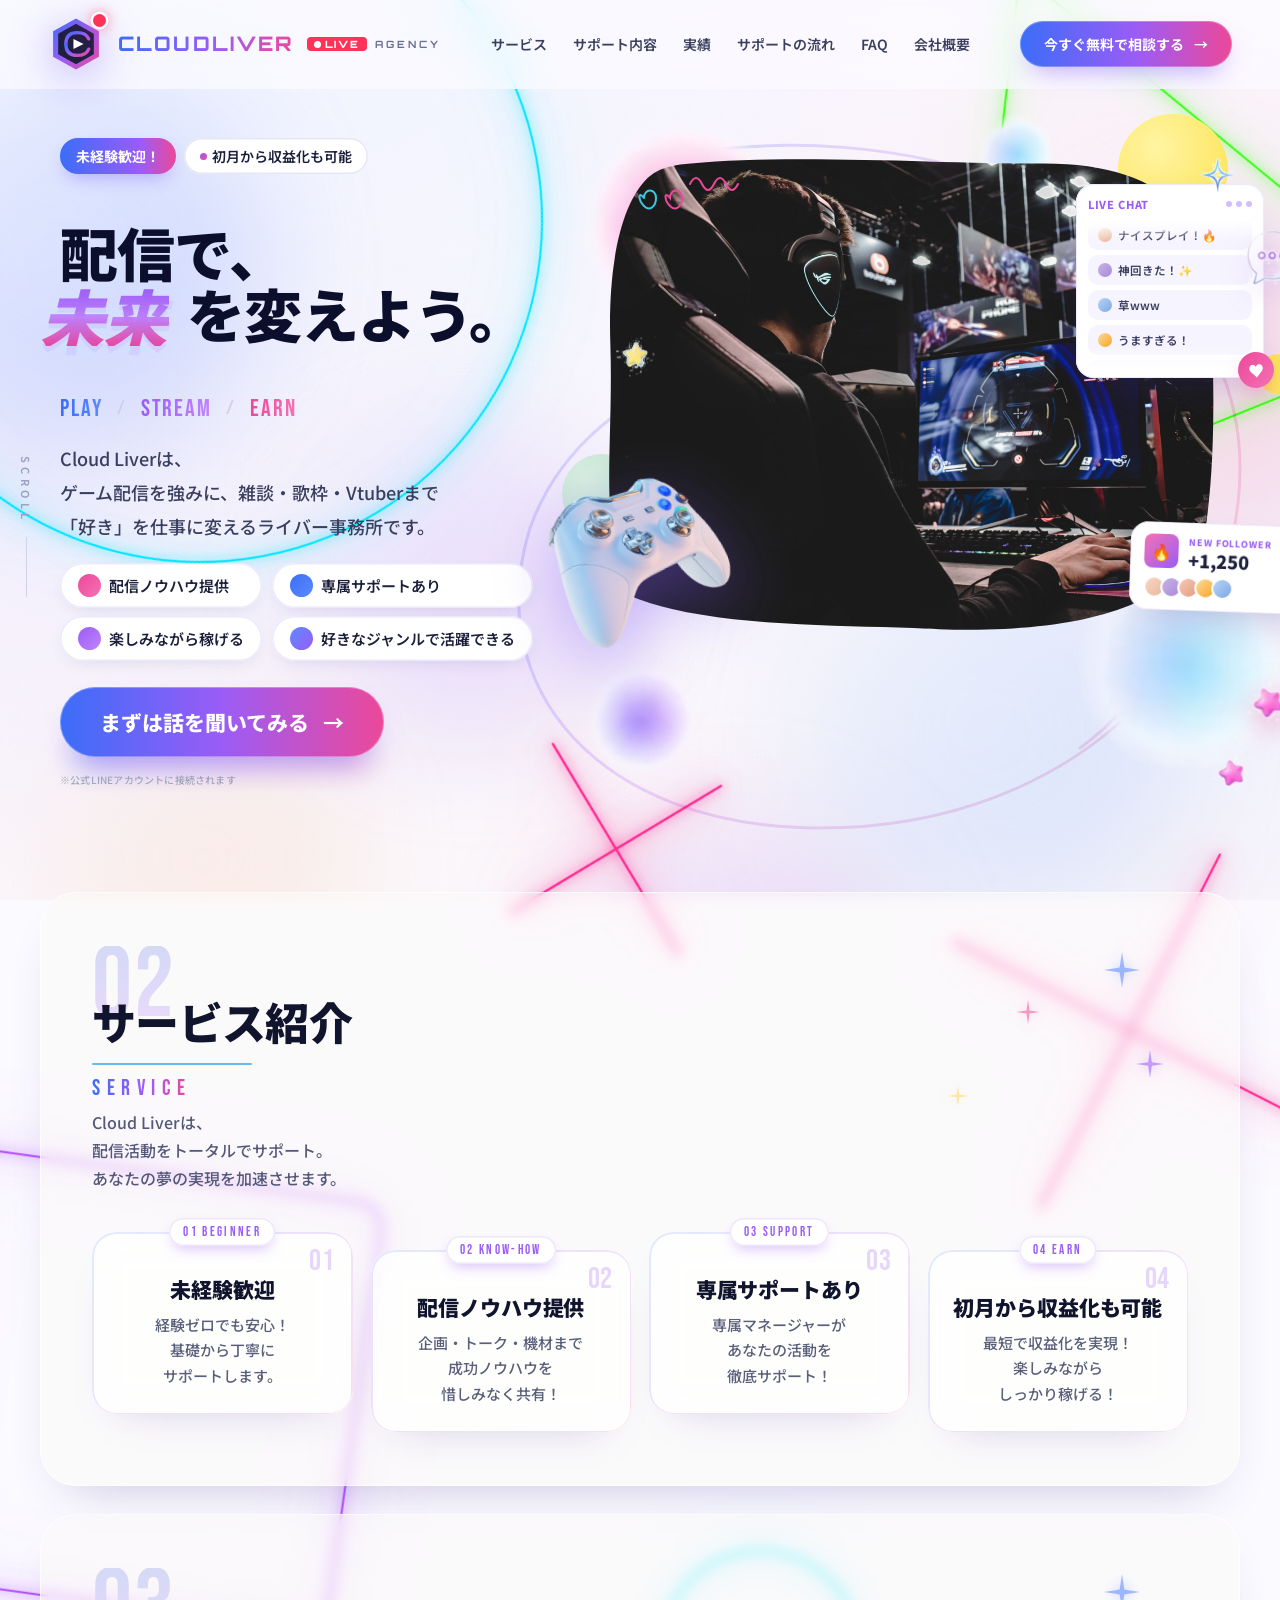
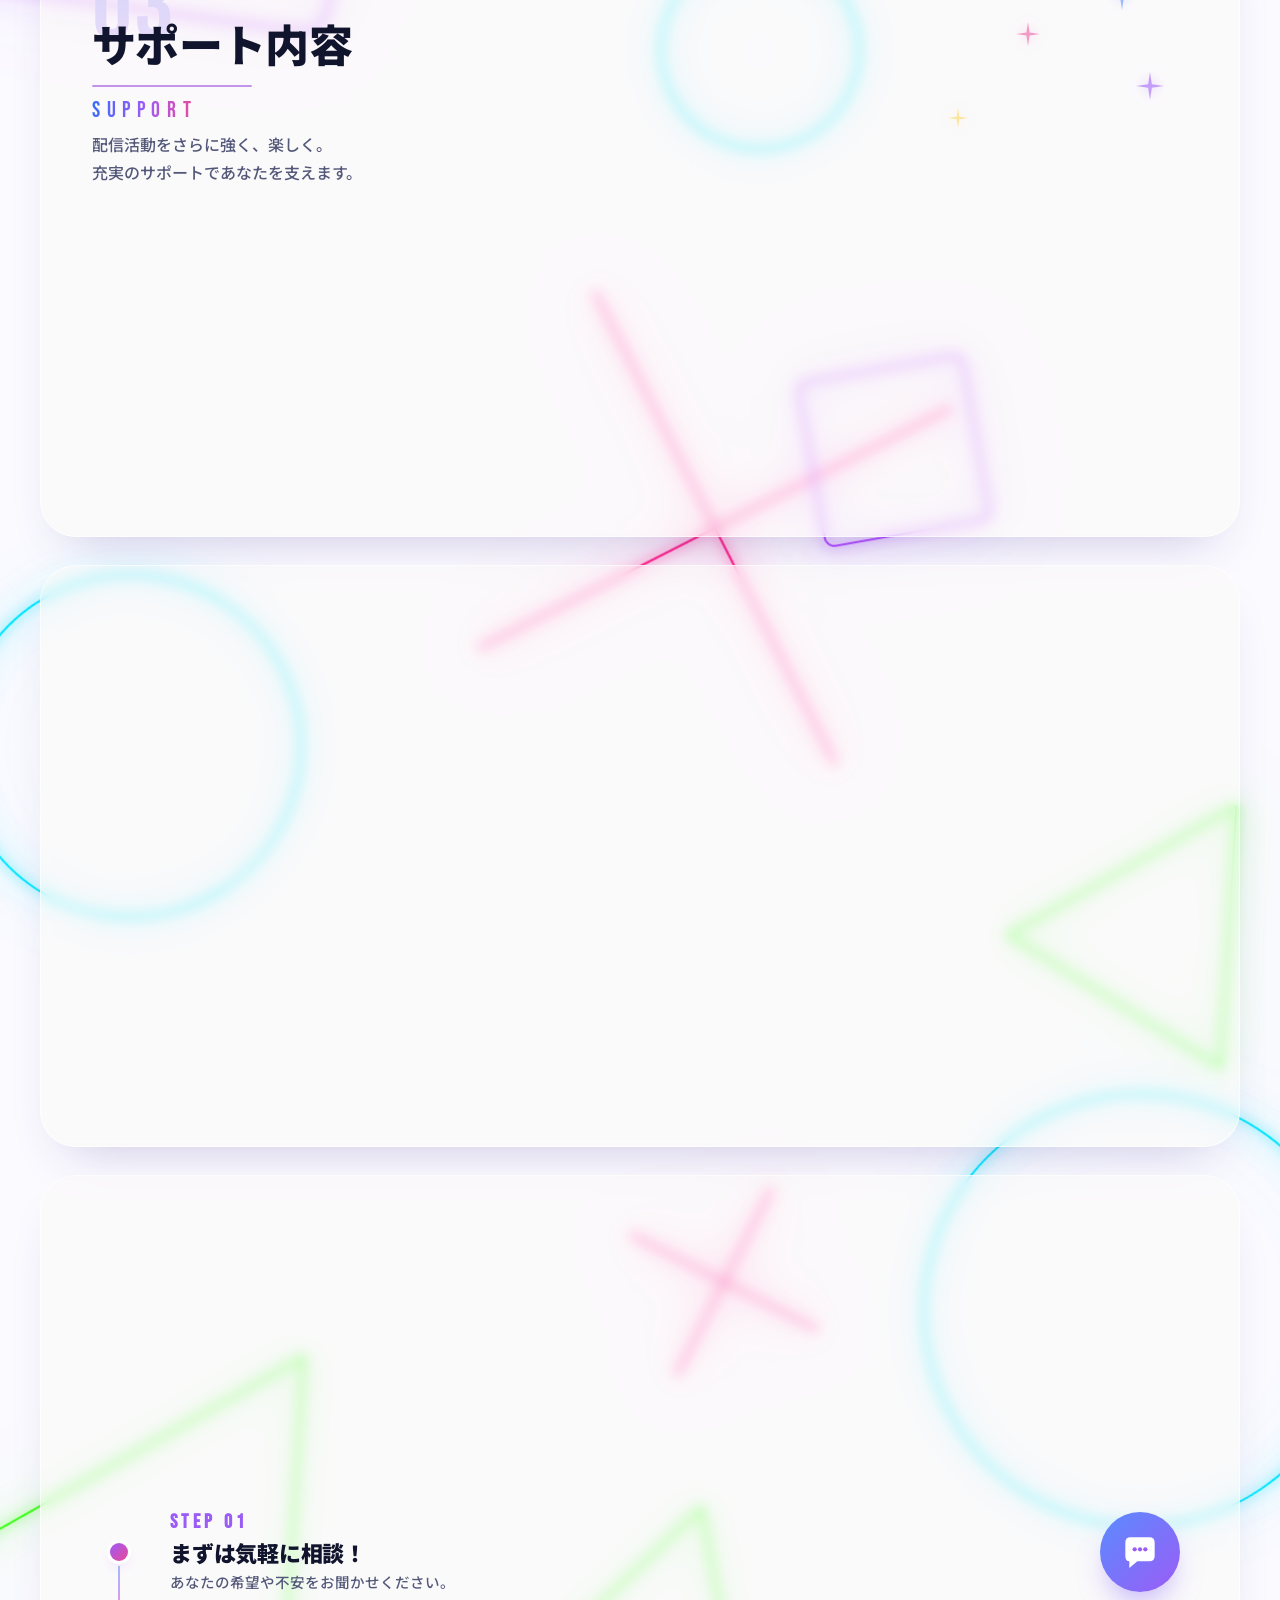
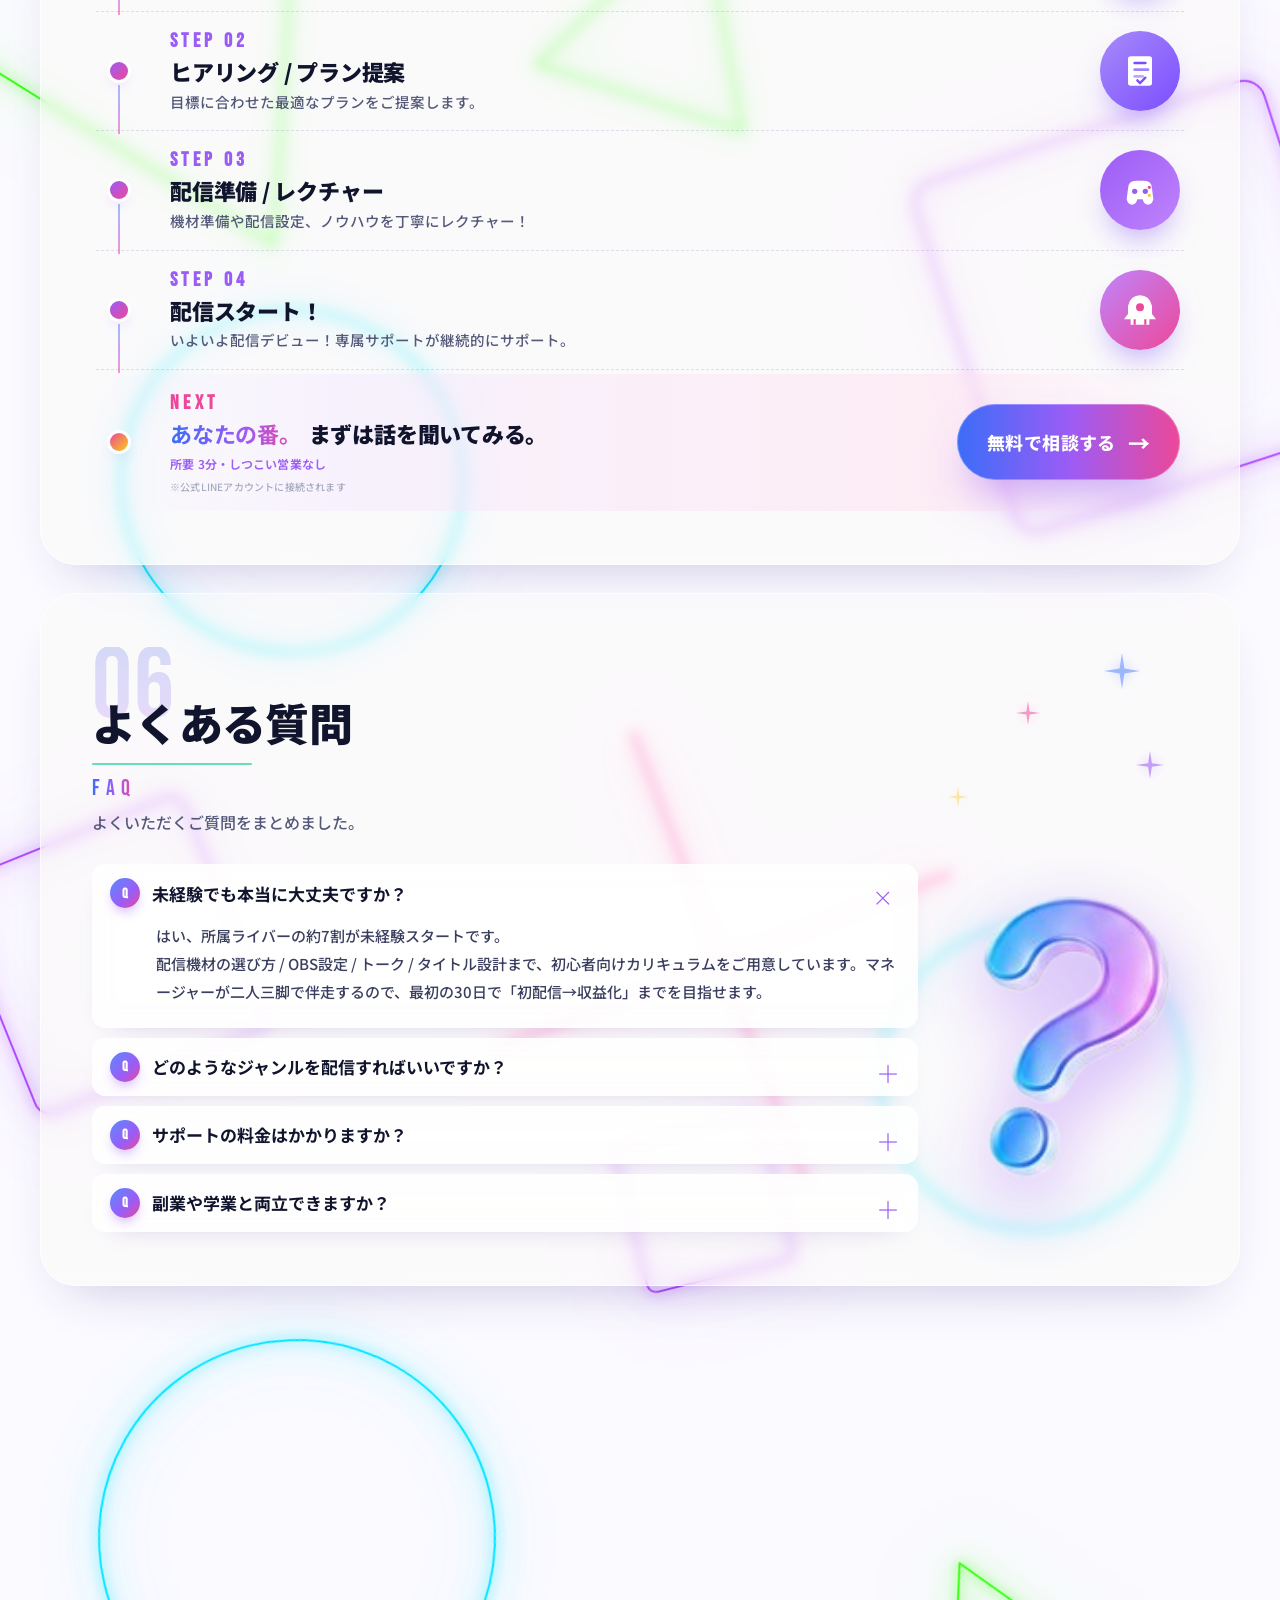
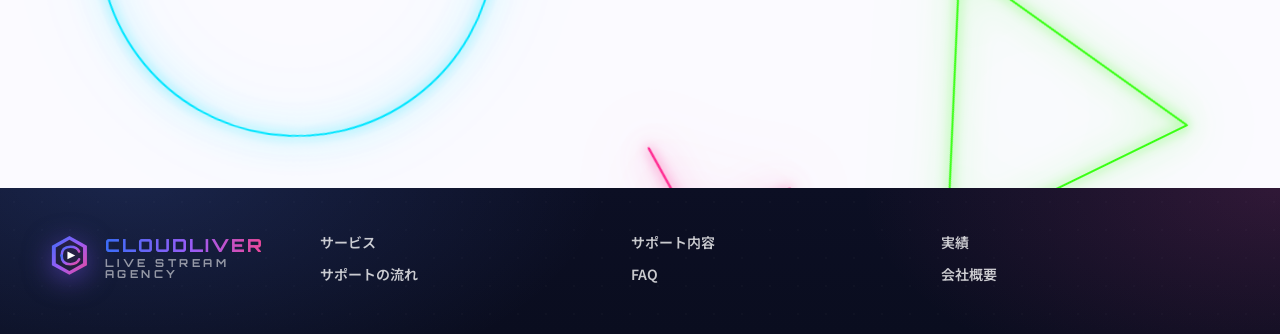
==== commit a6c53aa0: "会社概要刷新・実績数値修正・公式LINE導線追加・フッターCONTACT削除 - LP 04実績: SATISFACTIONリボン削除 / 所属ライバー数50名・最高月収500万円・累計50万時間に変" ====
--- a/docs/index.html
+++ b/docs/index.html
@@ -2,7 +2,7 @@
 <html lang="ja">
 <head>
 <meta charset="utf-8" />
-<meta name="viewport" content="width=1280" />
+<meta name="viewport" content="width=device-width, initial-scale=1" />
 <title>Cloud Liver — 配信で、未来を変えよう。</title>
 <link rel="preconnect" href="https://fonts.googleapis.com" />
 <link rel="preconnect" href="https://fonts.gstatic.com" crossorigin />
@@ -108,9 +108,30 @@
     <a href="#faq">FAQ</a>
     <a href="company.html">会社概要</a>
   </nav>
-  <button class="cta-pill">今すぐ無料で相談する<span class="arr">→</span></button>
+  <a class="cta-pill" href="https://lin.ee/uQG1c1m" target="_blank" rel="noopener">今すぐ無料で相談する<span class="arr">→</span></a>
+  <button class="nav-toggle" id="navToggle" type="button" aria-label="メニューを開く" aria-expanded="false" aria-controls="navDrawer"><span class="bar"></span><span class="bar"></span><span class="bar"></span></button>
   </div>
 </header>
+
+<div class="nav-drawer" id="navDrawer" aria-hidden="true">
+  <div class="nav-drawer-backdrop" data-nav-close></div>
+  <aside class="nav-drawer-panel" role="dialog" aria-label="メニュー">
+    <button class="nav-drawer-close" type="button" aria-label="メニューを閉じる" data-nav-close>×</button>
+    <div class="nav-drawer-brand">CLOUD LIVER</div>
+    <nav class="nav-drawer-nav">
+      <a href="#service">サービス</a>
+      <a href="#support">サポート内容</a>
+      <a href="#results">実績</a>
+      <a href="#flow">サポートの流れ</a>
+      <a href="#faq">FAQ</a>
+      <a href="company.html">会社概要</a>
+    </nav>
+    <div class="nav-drawer-cta-wrap">
+      <a class="nav-drawer-cta" href="https://lin.ee/uQG1c1m" target="_blank" rel="noopener">今すぐ無料で相談する<span class="arr">→</span></a>
+      <span class="line-note on-dark">※公式LINEアカウントに接続されます</span>
+    </div>
+  </aside>
+</div>
 
 <!-- ====================== HERO ====================== -->
 <section class="hero">
@@ -138,8 +159,8 @@
 
       <div class="h1-wrap fade-in delay-1">
         <h1 class="h1">
-          配信で、<br/>
-          <span class="mirai">未来</span>を変えよう。
+          <span class="h1-line h1-line-1">配信で、</span><br/>
+          <span class="h1-line h1-line-2"><span class="mirai">未来</span>を変えよう。</span>
         </h1>
       </div>
 
@@ -161,7 +182,8 @@
       </div>
 
       <div class="hero-cta-wrap fade-in delay-5">
-        <a class="hero-cta" href="#cta">まずは話を聞いてみる<span class="arr">→</span></a>
+        <a class="hero-cta" href="https://lin.ee/uQG1c1m" target="_blank" rel="noopener">まずは話を聞いてみる<span class="arr">→</span></a>
+        <span class="line-note">※公式LINEアカウントに接続されます</span>
       </div>
     </div>
 
@@ -370,24 +392,13 @@
       <div class="sec-eyebrow">RESULTS</div>
       <p class="sec-lead">多くの配信者がCloud Liverで<br/>夢を叶えています！</p>
     </div>
-    <div class="sec-side">
-      <div class="no1 fade-in from-right delay-2">
-        <div class="ribbon-bg"></div>
-        <div class="no1-meta">
-          <div class="no1-eyebrow">SATISFACTION</div>
-          <div class="no1-title">ライブ配信事務所が選ぶ<br/>サポート満足度</div>
-        </div>
-        <div class="no1-num"><span class="no">No.</span><span class="one">1</span></div>
-        <div class="no1-foot">出典：株式会社ライバー総研「配信事務所サポート満足度調査(現役ライバー500名)」/ 2025年3月</div>
-      </div>
-    </div>
   </div>
 
   <div class="results-grid fade-in delay-2">
     <div class="res-card r1">
       <svg class="corner-spark" viewBox="0 0 22 22" xmlns="http://www.w3.org/2000/svg"><path d="M 11 0 L 13 9 L 22 11 L 13 13 L 11 22 L 9 13 L 0 11 L 9 9 Z" fill="#5a8bff"/></svg>
       <div class="lbl">所属ライバー数</div>
-      <div class="num-row"><span class="num">1,200</span><span class="unit">名</span></div>
+      <div class="num-row"><span class="num">50</span><span class="unit">名</span></div>
       <span class="badge-suf">突破！</span>
     </div>
     <div class="res-card r2">
@@ -399,13 +410,13 @@
     <div class="res-card r3">
       <svg class="corner-spark" viewBox="0 0 22 22" xmlns="http://www.w3.org/2000/svg"><path d="M 11 0 L 13 9 L 22 11 L 13 13 L 11 22 L 9 13 L 0 11 L 9 9 Z" fill="#c084fc"/></svg>
       <div class="lbl">最高月収<br/>達成事例</div>
-      <div class="num-row"><span class="num">387</span><span class="unit">万円</span></div>
+      <div class="num-row"><span class="num">500</span><span class="unit">万円</span></div>
       <span class="suf">＼ 2024年・実例ベース ／</span>
     </div>
     <div class="res-card r4">
       <svg class="corner-spark" viewBox="0 0 22 22" xmlns="http://www.w3.org/2000/svg"><path d="M 11 0 L 13 9 L 22 11 L 13 13 L 11 22 L 9 13 L 0 11 L 9 9 Z" fill="#ec4899"/></svg>
       <div class="lbl">累計配信時間</div>
-      <div class="num-row"><span class="num">250</span><span class="unit">万時間</span></div>
+      <div class="num-row"><span class="num">50</span><span class="unit">万時間</span></div>
       <span class="badge-suf">突破！</span>
     </div>
   </div>
@@ -465,12 +476,13 @@
       </div>
       <div class="tl-right"><div class="ico"><div class="pill" style="background:linear-gradient(135deg,#c084fc,#ec4899)"><svg viewBox="0 0 30 30" xmlns="http://www.w3.org/2000/svg"><path d="M 15 4 Q 22 4 24 12 L 24 18 L 27 22 L 22 22 L 22 26 L 8 26 L 8 22 L 3 22 L 6 18 L 6 12 Q 8 4 15 4 Z" fill="#fff"/><circle cx="15" cy="13" r="3" fill="#ec4899"/><path d="M 11 22 L 11 26 M 19 22 L 19 26" stroke="#ec4899" stroke-width="1.6"/></svg></div></div></div>
     </div>
-    <a class="flow-tl-item is-cta" href="#cta">
+    <a class="flow-tl-item is-cta" href="https://lin.ee/uQG1c1m" target="_blank" rel="noopener">
       <div class="tl-left"><div class="dot"></div></div>
       <div class="tl-mid">
         <div class="step-label">NEXT</div>
         <h4><b>あなたの番。</b>まずは話を聞いてみる。</h4>
         <span class="sub">所要 3分・しつこい営業なし</span>
+        <span class="line-note">※公式LINEアカウントに接続されます</span>
       </div>
       <div class="tl-right">
         <span class="btn">無料で相談する<span class="arr">→</span></span>
@@ -529,10 +541,11 @@
         <span class="chip-w"><span class="dot" style="background:linear-gradient(135deg,#ec4899,#f472b6)"></span>楽しみながら稼げる</span>
         <span class="chip-w"><span class="dot" style="background:linear-gradient(135deg,#9b5cf6,#c084fc)"></span>好きなジャンルで活躍できる</span>
       </div>
-      <button class="big-btn">
+      <a class="big-btn" href="https://lin.ee/uQG1c1m" target="_blank" rel="noopener">
         今すぐ無料で相談する
         <small>あなたの第一歩を全力でサポートします！</small>
-      </button>
+      </a>
+      <span class="line-note on-dark">※公式LINEアカウントに接続されます</span>
     </div>
   </div>
   <img class="cta-headset" src="assets/headfon.png" alt="" />
@@ -571,14 +584,6 @@
       <a href="#service">サービス</a><a href="#support">サポート内容</a><a href="#results">実績</a>
       <a href="#flow">サポートの流れ</a><a href="#faq">FAQ</a><a href="company.html">会社概要</a>
     </div>
-    <div class="contact">
-      <div class="contact-label">CONTACT</div>
-      <!-- TODO: 公式メールアドレス作成後、info@cloudliver.jp を差し替える -->
-      <a class="contact-mail" href="mailto:info@cloudliver.jp" aria-label="メールでお問い合わせ">
-        <svg viewBox="0 0 24 24" xmlns="http://www.w3.org/2000/svg" aria-hidden="true"><path d="M4 4h16a2 2 0 0 1 2 2v12a2 2 0 0 1-2 2H4a2 2 0 0 1-2-2V6a2 2 0 0 1 2-2zm0 2v.4l8 5.6 8-5.6V6H4zm0 2.9V18h16V8.9l-8 5.6L4 8.9z"/></svg>
-        <span>info@cloudliver.jp</span>
-      </a>
-    </div>
   </div>
 </footer>
 
--- a/docs/css/style.css
+++ b/docs/css/style.css
@@ -27,9 +27,102 @@
 
 /* ---------- base ---------- */
 *{box-sizing:border-box}
-html{background:var(--bg)}
+html{background:var(--bg);overflow-x:hidden}
 html,body{margin:0;padding:0;color:var(--ink);font-family:"Noto Sans JP",system-ui,sans-serif;-webkit-font-smoothing:antialiased;position:relative}
-body{min-width:1280px;overflow-x:hidden;padding-top:108px;background:transparent}
+body{overflow-x:hidden;padding-top:108px;background:transparent;max-width:100vw}
+body.nav-locked{overflow:hidden}
+@media (min-width:1200px){body{min-width:1280px}}
+
+/* ---------- Hamburger toggle (hidden on desktop, shown on tablet/mobile) ---------- */
+.nav-toggle{
+  display:none;position:relative;width:44px;height:44px;
+  flex:none;cursor:pointer;background:transparent;border:0;padding:0;
+  z-index:201;color:inherit;
+}
+.nav-toggle .bar{
+  position:absolute;left:10px;right:10px;height:2px;
+  background:var(--ink);border-radius:2px;
+  transition:transform .3s ease, opacity .3s ease, top .3s ease;
+}
+.nav-toggle .bar:nth-child(1){top:14px}
+.nav-toggle .bar:nth-child(2){top:21px}
+.nav-toggle .bar:nth-child(3){top:28px}
+.nav-toggle[aria-expanded="true"] .bar{background:#fff}
+.nav-toggle[aria-expanded="true"] .bar:nth-child(1){top:21px;transform:rotate(45deg)}
+.nav-toggle[aria-expanded="true"] .bar:nth-child(2){opacity:0}
+.nav-toggle[aria-expanded="true"] .bar:nth-child(3){top:21px;transform:rotate(-45deg)}
+
+/* ---------- Drawer (slides in from right) ---------- */
+.nav-drawer{
+  position:fixed;inset:0;z-index:300;
+  visibility:hidden;opacity:0;
+  transition:opacity .3s ease, visibility 0s .3s;
+}
+.nav-drawer.is-open{visibility:visible;opacity:1;transition:opacity .3s ease}
+.nav-drawer-backdrop{
+  position:absolute;inset:0;
+  background:rgba(15,8,30,.5);
+  backdrop-filter:blur(6px);-webkit-backdrop-filter:blur(6px);
+}
+.nav-drawer-panel{
+  position:absolute;top:0;right:0;bottom:0;
+  width:min(86%, 360px);
+  padding:78px 26px 30px;
+  display:flex;flex-direction:column;gap:24px;
+  color:#fff;
+  background:
+    radial-gradient(ellipse 600px 400px at 70% 10%, rgba(91,139,255,.22), transparent 60%),
+    radial-gradient(ellipse 500px 360px at 10% 85%, rgba(236,72,153,.18), transparent 60%),
+    linear-gradient(180deg, #1b1638 0%, #0c0a1e 100%);
+  transform:translateX(100%);
+  transition:transform .35s cubic-bezier(.2,.7,.2,1);
+  box-shadow:-20px 0 60px -20px rgba(0,0,0,.55);
+}
+.nav-drawer.is-open .nav-drawer-panel{transform:translateX(0)}
+.nav-drawer-close{
+  position:absolute;top:18px;right:18px;
+  width:44px;height:44px;border-radius:50%;
+  background:rgba(255,255,255,.08);border:1px solid rgba(255,255,255,.18);
+  color:#fff;font-size:22px;line-height:1;cursor:pointer;
+  display:grid;place-items:center;
+  transition:background .2s, transform .3s;
+}
+.nav-drawer-close:hover{background:rgba(255,255,255,.16);transform:rotate(90deg)}
+.nav-drawer-brand{
+  font-family:"Orbitron",sans-serif;font-weight:800;font-size:13px;letter-spacing:.4em;
+  background:linear-gradient(90deg,#5a8bff,#9b5cf6 55%,#ec4899);
+  -webkit-background-clip:text;background-clip:text;color:transparent;
+  text-transform:uppercase;margin-bottom:4px;
+}
+.nav-drawer-nav{display:flex;flex-direction:column;gap:0}
+.nav-drawer-nav a{
+  display:block;padding:15px 4px;
+  font-size:17px;font-weight:600;color:rgba(255,255,255,.92);
+  border-bottom:1px solid rgba(255,255,255,.08);
+  transition:color .2s, padding-left .2s;
+}
+.nav-drawer-nav a:hover,.nav-drawer-nav a:focus-visible{color:#00e5ff;padding-left:8px;outline:0}
+.nav-drawer-nav a.current{
+  color:#fff;font-weight:800;
+  background:linear-gradient(90deg, rgba(155,92,246,.18), transparent);
+  padding-left:12px;border-radius:6px;border-bottom-color:transparent;
+}
+.nav-drawer-cta{
+  display:inline-flex;align-items:center;justify-content:center;gap:10px;
+  margin-top:auto;
+  padding:16px 28px;border-radius:999px;
+  background:linear-gradient(90deg,#3b6df8 0%,#9b5cf6 55%,#ec4899 100%);
+  color:#fff;font-weight:800;font-size:15px;
+  box-shadow:0 16px 32px -10px rgba(155,92,246,.55), inset 0 0 0 1px rgba(255,255,255,.22);
+  transition:transform .2s, box-shadow .2s;
+}
+.nav-drawer-cta .arr{transition:transform .2s}
+.nav-drawer-cta:hover{transform:translateY(-2px);box-shadow:0 20px 38px -10px rgba(155,92,246,.65), inset 0 0 0 1px rgba(255,255,255,.3)}
+.nav-drawer-cta:hover .arr{transform:translateX(3px)}
+.nav-drawer-cta-wrap{display:flex;flex-direction:column;align-items:stretch;margin-top:auto}
+.nav-drawer-cta-wrap .nav-drawer-cta{margin-top:0}
+.nav-drawer-cta-wrap .line-note{text-align:center;margin-top:10px}
+
 
 /* ---------- Loading Screen (page load splash, light brand style) ---------- */
 .loading-screen{
@@ -1023,6 +1116,13 @@
 .cta-banner.center .btn .arr{transition:transform .2s}
 .cta-banner.center .btn:hover .arr{transform:translateX(3px)}
 
+/* 公式LINE接続の控えめな注釈（あくまで気持ち程度に目立たせない） */
+.line-note{display:block;font-size:10px;line-height:1.45;font-weight:500;letter-spacing:.02em;color:#8a90ab;opacity:.75;margin-top:8px;white-space:normal}
+.line-note.on-dark{color:rgba(255,255,255,.72);opacity:1}
+.hero-cta-wrap{flex-wrap:wrap}
+.hero-cta-wrap .line-note{flex:0 0 100%;margin-top:0}
+.cta-inner .line-note{text-align:center;margin-top:10px}
+
 /* ---------- footer ---------- */
 footer.site{
   max-width:none;padding:44px 48px 50px;margin:48px 0 0;
@@ -1041,7 +1141,7 @@
 .footer-inner{
   position:relative;z-index:1;
   max-width:1280px;margin:0 auto;
-  display:grid;grid-template-columns:240px 1fr 300px;gap:32px;align-items:start;
+  display:grid;grid-template-columns:240px 1fr;gap:32px;align-items:center;
 }
 footer.site .logo{display:flex;align-items:center;gap:14px}
 footer.site .logo .mark{position:relative;width:48px;height:48px}
@@ -1370,3 +1470,443 @@
 .hero-right .sticker,
 .hero-right .chat-card,
 .hero-right .follower-card{pointer-events:auto}
+
+/* ============================================================
+   RESPONSIVE OVERRIDES — placed at end so they win the cascade
+   ============================================================ */
+/* ---------- Header layout for tablet/mobile: hide PC nav+cta, show hamburger ---------- */
+@media (max-width: 1199px){
+  .nav-toggle{display:inline-grid}
+  header.site nav.main{display:none}
+  header.site .cta-pill{display:none}
+}
+
+/* ---------- Hero mobile badges (hidden on PC) ---------- */
+.hero-mobile-badges{display:none}
+
+/* ---------- Tablet + mobile HERO restructure ---------- */
+@media (max-width: 1199px){
+  .hero{position:relative;padding:24px 28px 48px;min-height:0;max-width:none;overflow:hidden}
+  .hero-inner{grid-template-columns:1fr;gap:28px;position:relative;z-index:3}
+  .hero-left{padding:8px 0;position:relative;z-index:3}
+
+  /* Hide all floating HERO right decorations and the LIVE CHAT card */
+  .hero-right .pastel,
+  .hero-right .deco,
+  .hero-right .chat-card,
+  .hero-right .follower-card,
+  .hero-right .frame-ring{display:none !important}
+
+  /* HERO right becomes the background photo layer behind text */
+  .hero-right{
+    position:absolute !important;inset:0;width:auto !important;height:auto !important;
+    margin:0 !important;padding:0;
+    z-index:1;pointer-events:none;
+    display:block;overflow:hidden;
+  }
+  .hero-right .blob-wrap{
+    position:absolute !important;left:50% !important;top:50% !important;
+    transform:translate(-50%, -50%) !important;
+    width:200% !important;max-width:none !important;height:auto !important;
+    aspect-ratio:520/560;
+    margin:0 !important;
+    opacity:.16;
+    filter:saturate(.65) blur(0.5px);
+    animation:none !important;
+  }
+  /* 角丸の有機ブロブ形を無効化して画面いっぱいに矩形で表示 */
+  .hero-right .blob-wrap .blob-clipped{
+    transform:none;
+    clip-path:none !important;-webkit-clip-path:none !important;
+    border-radius:0 !important;
+  }
+  .hero-right .blob-wrap .scene{border-radius:0 !important}
+
+  /* Soft white overlay over silhouette for text readability */
+  .hero::after{
+    content:"";position:absolute;inset:0;pointer-events:none;z-index:2;
+    background:
+      radial-gradient(ellipse 80% 60% at 50% 50%, rgba(251,250,255,.55) 0%, rgba(251,250,255,.75) 50%, transparent 100%),
+      linear-gradient(180deg, rgba(251,250,255,.4) 0%, transparent 30%, transparent 70%, rgba(251,250,255,.5) 100%);
+  }
+}
+
+/* ---------- Mobile-specific HERO (silhouette背景 + 順次出現アニメ) ---------- */
+@media (max-width: 767px){
+  .hero{padding:16px 16px 28px}
+  .hero-inner{gap:12px}
+
+  .badge-row{flex-wrap:wrap;justify-content:center;gap:5px;margin-top:6px}
+  .badge-pill{font-size:11px;padding:5px 11px}
+
+  .h1-wrap{margin-top:10px;text-align:center;position:relative}
+  /* HEROは2行で収まるサイズに */
+  .h1{
+    font-size:clamp(26px, 7.6vw, 36px) !important;
+    white-space:normal;line-height:1.2;letter-spacing:-.02em;
+    text-shadow:0 2px 16px rgba(255,255,255,.7), 0 1px 2px rgba(255,255,255,.5);
+  }
+  .h1 .mirai{
+    font-size:clamp(44px, 13vw, 62px) !important;
+    margin-left:-2px !important;margin-right:4px !important;
+    vertical-align:-2px !important;
+  }
+  .h1-line{white-space:nowrap;display:inline-block}
+
+  .pse{justify-content:center;font-size:13px;margin-top:6px;gap:6px}
+  .pse i{font-size:11px}
+
+  .lead{font-size:12px;max-width:none;text-align:center;margin-top:12px;line-height:1.75}
+
+  /* HEROチップ: 小型化 + ドットを左端で揃える */
+  .chip-grid{
+    grid-template-columns:1fr 1fr;gap:6px;margin-top:12px;
+    justify-content:center;max-width:320px;margin-left:auto;margin-right:auto;
+  }
+  .chip{
+    display:flex;justify-content:flex-start;align-items:center;
+    font-size:11px;padding:6px 10px;gap:6px;font-weight:600;
+    background:rgba(255,255,255,.94);
+  }
+  .chip .dot{width:12px;height:12px;flex:none;font-size:0}
+
+  .hero-cta-wrap{justify-content:center;margin-top:14px}
+  .hero-cta{width:100%;justify-content:center;font-size:15px;padding:14px 18px;gap:8px}
+  .hero-cta-wrap .casual{display:none}
+  .hero-cta-wrap .line-note{text-align:center}
+}
+
+/* ---------- H1 line stagger animation (mobile/tablet only, after loader) ---------- */
+@media (max-width: 1199px){
+  .h1-line{display:inline-block;opacity:0;transform:translateY(24px);filter:blur(8px)}
+  .h1-line-1{animation:h1LineIn 1.4s cubic-bezier(.2,.7,.2,1) 2.9s both}
+  .h1-line-2{animation:h1LineIn 1.6s cubic-bezier(.2,.7,.2,1) 4.0s both}
+  @keyframes h1LineIn{
+    to{opacity:1;transform:translateY(0);filter:blur(0)}
+  }
+}
+@media (prefers-reduced-motion: reduce){
+  .h1-line{opacity:1;transform:none;filter:none;animation:none !important}
+}
+
+/* ---------- iPhone SE / 小型スマホ (<=374px) ---------- */
+@media (max-width: 374px){
+  body{padding-top:58px}
+  header.site{padding:8px 12px;gap:8px}
+  header.site.scrolled{padding:6px 12px}
+  .header-inner{gap:8px}
+  .brand{gap:8px}
+  .brand .mark{width:34px;height:34px}
+  .brand .word .name svg{height:14px}
+  .brand .word .tag{display:none}
+  .nav-toggle{width:38px;height:38px;flex:none}
+  .nav-toggle .bar{left:8px;right:8px}
+  .hero{padding:14px 14px 30px}
+  .chip-grid{max-width:none}
+  .chip{font-size:11.5px;padding:7px 10px}
+  .chip .dot{width:14px;height:14px}
+  section.block{padding:22px 12px;margin:10px 4px}
+  .sec-num{font-size:48px}
+  .sec-title{font-size:22px}
+}
+
+/* ---------- Header sizing for tablet/mobile ---------- */
+@media (max-width: 1199px){
+  body{padding-top:84px}
+  header.site{padding:14px 28px}
+  header.site.scrolled{padding:12px 28px}
+  .brand{gap:14px}
+  .brand .mark{width:56px;height:56px}
+  .brand .word .name svg{height:22px;width:auto}
+  .brand .word .tag{font-size:10px;letter-spacing:.28em}
+}
+@media (max-width: 767px){
+  body{padding-top:48px}
+  header.site{padding:6px 12px;width:100vw;box-sizing:border-box;justify-content:flex-start}
+  header.site.scrolled{padding:5px 12px}
+  .header-inner{gap:8px;max-width:100%;justify-content:flex-start}
+  /* 左寄せ: brand は固定幅、その後 margin-left:auto でハンバーガーを右に飛ばす */
+  .brand{gap:5px;min-width:0;flex:0 0 auto;margin-right:auto}
+  .brand .mark{width:24px;height:24px}
+  .brand .word{min-width:0;overflow:hidden;gap:4px !important}
+  .brand .word .name svg{height:11px;max-width:100%}
+  .brand .word .name .wordmark{font-size:10px;letter-spacing:.08em}
+  .brand .word .tag{font-size:7px;letter-spacing:.18em;gap:4px}
+  .brand .word .tag .live{padding:1px 3px;font-size:7px}
+  .nav-toggle{flex:none;width:34px;height:34px;margin-left:auto}
+  .nav-toggle .bar{left:7px;right:7px}
+  .nav-toggle .bar:nth-child(1){top:10px}
+  .nav-toggle .bar:nth-child(2){top:16px}
+  .nav-toggle .bar:nth-child(3){top:22px}
+}
+
+/* ---------- Section panels ---------- */
+@media (max-width: 1199px){
+  section.block{padding:36px 28px;margin:20px auto;border-radius:24px;max-width:none}
+  .sec-num{font-size:74px}
+  .sec-title{font-size:32px;white-space:normal}
+  .sec-eyebrow{font-size:18px}
+  .sec-lead{font-size:15px;line-height:1.75}
+  .sec-head{gap:24px}
+}
+@media (max-width: 767px){
+  section.block{padding:22px 14px;margin:10px 6px;border-radius:16px}
+  .sec-head{grid-template-columns:1fr;gap:10px}
+  /* 統一: セクション見出し基準 */
+  .sec-num{font-size:48px;margin-bottom:-12px}
+  .sec-title{font-size:22px;margin:-16px 0 4px;letter-spacing:-.01em;line-height:1.25}
+  .sec-eyebrow{font-size:13px;letter-spacing:.24em}
+  .sec-lead{font-size:12px;line-height:1.7;margin-top:6px}
+  .sec-title[class*="line-"]::after{width:96px;margin:10px 0 6px;height:2px}
+}
+
+/* ---------- SERVICE/SUPPORT/RESULTS grids ---------- */
+@media (max-width: 1199px){
+  .service-grid{grid-template-columns:repeat(2, 1fr);gap:16px;margin-top:32px}
+  .service-grid .svc-card:nth-child(odd){margin-top:0}
+  .support-grid{grid-template-columns:repeat(2, 1fr);gap:14px}
+  .results-grid{grid-template-columns:repeat(2, 1fr);gap:14px}
+}
+@media (max-width: 767px){
+  .service-grid{grid-template-columns:repeat(2,1fr);gap:8px;margin-top:18px}
+  .support-grid{grid-template-columns:repeat(2,1fr);gap:8px}
+  .results-grid{grid-template-columns:repeat(2, 1fr);gap:8px}
+  /* 統一: カード見出し15px / 本文11px / ラベル9-10px */
+  .svc-card{padding:14px 12px 12px;border-radius:14px}
+  .svc-card h3{font-size:15px;margin:4px 0 4px;line-height:1.35}
+  .svc-card p{font-size:11px;line-height:1.6}
+  .svc-num{font-size:18px;top:8px;right:10px}
+  .svc-card .pill-en{font-size:9px;padding:2px 8px;letter-spacing:.12em}
+  .sup-card{border-radius:14px}
+  .sup-card .body{padding:13px 12px 12px}
+  .sup-card h4{font-size:15px;margin:4px 0 4px;line-height:1.35}
+  .sup-card p{font-size:11px;line-height:1.6}
+  .sup-card .eyebrow{font-size:10px;letter-spacing:.18em}
+  .sup-card .step-tag{font-size:9px;padding:2px 7px 1px;letter-spacing:.18em}
+  .res-card{padding:12px 10px;border-radius:12px}
+  .res-card .num{font-size:26px}
+  .res-card .unit{font-size:11px}
+  .res-card .lbl{font-size:10px}
+  .res-card .suf,.res-card .badge-suf{font-size:9px}
+  /* No.1 リボン: 主張を抑えてコンパクトに */
+  .no1{padding:14px 14px;max-width:none;border-radius:14px}
+  .no1-eyebrow{font-size:11px !important;letter-spacing:.22em;opacity:.72}
+  .no1-title{font-size:11px;line-height:1.5}
+  .no1-meta{margin-bottom:4px}
+  .no1-num{font-size:38px;line-height:1}
+  .no1-num .no{font-size:14px !important}
+  .no1-num .one{font-size:38px !important}
+  .no1-foot{font-size:9px;line-height:1.5;margin-top:4px}
+}
+
+/* ---------- FLOW timeline ---------- */
+@media (max-width: 1199px){
+  .flow-tl-item{grid-template-columns:32px 1fr 84px;gap:22px;padding:12px 4px}
+  .flow-tl-item .tl-right .ico .pill{width:64px;height:64px}
+  .flow-tl-item .tl-right .ico .pill svg{width:30px;height:30px}
+  .flow-tl-item.is-cta{grid-template-columns:32px 1fr 210px;padding:18px 22px}
+  .flow-tl-item.is-cta .tl-right .btn{font-size:16px;padding:16px 22px}
+}
+@media (max-width: 767px){
+  .flow-tl-item{grid-template-columns:18px 1fr;gap:12px;padding:10px 2px}
+  .flow-tl-item .tl-right{display:none}
+  .flow-tl-item .tl-mid .step-label{font-size:11px;letter-spacing:.18em}
+  .flow-tl-item .tl-mid h4{font-size:15px;margin:2px 0 4px}
+  .flow-tl-item .tl-mid p{font-size:11px;line-height:1.6}
+  .flow-tl-item.is-cta{grid-template-columns:18px 1fr;padding:14px 12px;border-radius:14px}
+  .flow-tl-item.is-cta .tl-right{display:flex;grid-column:1 / -1;justify-content:center;margin-top:8px}
+  .flow-tl-item.is-cta .tl-right .btn{width:100%;justify-content:center;font-size:14px;padding:12px 16px;gap:6px}
+  .flow-tl-item.is-cta .tl-right .btn .arr{font-size:15px}
+}
+
+/* ---------- FAQ ---------- */
+@media (max-width: 1199px){
+  .faq-grid{grid-template-columns:1fr;gap:24px;margin-top:24px}
+  .faq-q-glow{display:none}
+}
+@media (max-width: 767px){
+  .faq-item summary{padding:9px 12px;gap:6px}
+  .faq-item .label{font-size:12px;line-height:1.4}
+  .faq-item .q{font-size:15px !important}
+  .faq-item .answer{font-size:11px;padding:0 12px 10px;line-height:1.7}
+  .faq-item .plus{font-size:16px}
+}
+
+/* ---------- CTA banner ---------- */
+@media (max-width: 1199px){
+  .cta-banner{padding:36px 28px;border-radius:24px;margin:32px auto}
+  .cta-banner .cta-inner{flex-direction:column;text-align:center;gap:18px}
+  .cta-banner .ttl{font-size:34px;text-align:center}
+  .cta-banner .chip-row{justify-content:center;flex-wrap:wrap}
+  .cta-headset,.cta-pad{display:none}
+}
+@media (max-width: 767px){
+  /* CTAをコンパクトに：タイトル + ボタンのみ。chip-row は完全削除 */
+  .cta-banner{padding:18px 14px;border-radius:14px;margin:16px 6px}
+  .cta-banner .cta-blob-a,
+  .cta-banner .cta-blob-b,
+  .cta-banner .cta-blob-c{display:none}
+  .cta-banner .cta-inner > div{display:flex;flex-direction:column;align-items:stretch;gap:0}
+  .cta-banner .ttl{order:1;font-size:18px;line-height:1.3;text-align:center}
+  .cta-banner .big-btn{
+    order:2;width:100%;padding:13px 16px;font-size:14px;line-height:1.3;
+    margin-top:12px;gap:6px;
+  }
+  .cta-banner .big-btn small{font-size:9px;margin-top:2px}
+  .cta-banner .line-note{order:3;text-align:center;margin-top:10px}
+  .cta-banner .chip-row{display:none}
+}
+
+/* ---------- Footer: ロゴ/名前/リンクは左寄せ、CONTACTは右側 ---------- */
+@media (max-width: 1199px){
+  footer.site{padding:32px 24px 36px;margin-top:32px}
+  .footer-inner{
+    grid-template-columns:1fr auto;grid-template-rows:auto auto;
+    gap:18px 16px;text-align:left;align-items:start;
+  }
+  footer.site .logo{
+    grid-column:1;grid-row:1;justify-content:flex-start;
+  }
+  footer.site .contact{
+    grid-column:2;grid-row:1;align-items:flex-end;
+  }
+  footer.site .links{
+    grid-column:1 / -1;grid-row:2;
+    grid-template-columns:repeat(3, max-content);gap:10px 28px;
+    justify-content:start;justify-items:start;font-size:13px;
+  }
+  footer.site .links a{text-align:left}
+  footer.site .logo .word .name svg{height:20px}
+  footer.site .logo .word .tag{font-size:9px;letter-spacing:.28em}
+  .contact-label{font-size:12px;letter-spacing:.28em}
+  .contact-mail{padding:10px 16px;font-size:12.5px}
+}
+@media (max-width: 767px){
+  footer.site{padding:22px 14px 24px}
+  /* モバイルではCONTACTが右にあった行が見切れるので、縦3段に組み替え：ロゴ→リンク→CONTACT(右寄せ) */
+  .footer-inner{
+    grid-template-columns:1fr !important;grid-template-rows:auto auto auto !important;
+    gap:14px !important;
+  }
+  footer.site .logo{grid-column:1 !important;grid-row:1 !important;justify-content:flex-start;gap:8px}
+  footer.site .logo .mark{width:32px;height:32px}
+  footer.site .logo .word .name svg{height:13px}
+  footer.site .logo .word .tag{font-size:7px;letter-spacing:.22em}
+  footer.site .links{
+    grid-column:1 !important;grid-row:2 !important;
+    grid-template-columns:1fr 1fr !important;gap:6px 16px;font-size:11px;
+    justify-content:start;justify-items:start;
+  }
+  footer.site .contact{
+    grid-column:1 !important;grid-row:3 !important;
+    align-items:flex-end;width:100%;
+  }
+  .contact-label{font-size:8px;letter-spacing:.22em;padding-bottom:3px}
+  .contact-label::after{width:26px;height:2px}
+  .contact-mail{padding:6px 11px;font-size:10px;gap:4px}
+  .contact-mail svg{width:11px;height:11px}
+}
+
+/* ---------- Decorations: sec-sparkles + bg-shapes ---------- */
+@media (max-width: 1199px){
+  .sec-sparkles .sparkle{transform:scale(.7)}
+  .bg-shape{transform:scale(.7)}
+}
+@media (max-width: 767px){
+  .sec-sparkles{display:none}
+  /* Keep ~12 of the 23 bg-shapes on mobile, scale them down */
+  .bg-shape{transform:scale(.5)}
+  .bg-shapes .bg-shape:nth-child(n+13){display:none}
+}
+
+/* ---------- company.html specific ---------- */
+@media (max-width: 1199px){
+  .page-hero{padding:28px 24px 24px;max-width:none}
+  .page-hero h1{font-size:34px}
+  .page-hero .eyebrow{font-size:13px;letter-spacing:.32em}
+  .page-hero .sub{font-size:14px;line-height:1.8;margin-top:14px}
+  .message-wrap{grid-template-columns:1fr;gap:20px}
+  .message-card{padding:24px 20px}
+  .message-card h3{font-size:20px}
+  .message-side{order:-1;max-width:280px;margin:0 auto}
+  .vmv-grid{grid-template-columns:1fr;gap:14px}
+  .info-card .info-row{grid-template-columns:120px 1fr;font-size:13px;padding:12px 14px}
+  .access-grid{grid-template-columns:1fr;gap:14px}
+  .timeline{padding-left:38px}
+  .sp-only{display:none}
+}
+/* 本文の装飾改行はタブレット/スマホでは無効化し、自然な折り返しに（PC用の細かい<br>がブツ切れに見えるのを防ぐ） */
+@media (max-width: 1199px){
+  .page-hero .sub br,
+  .message-card p br,
+  .vmv-card p br{display:none}
+}
+/* スマホでは大幅にコンパクト化 + index.htmlのスマホ統一基準と揃える */
+@media (max-width: 767px){
+  /* SP専用改行 (CTA h2 等) を有効化 */
+  .sp-only{display:inline}
+
+  /* PAGE HERO */
+  .page-hero{padding:16px 14px 14px}
+  .page-hero h1{font-size:19px;line-height:1.3}
+  .page-hero h1 .accent{display:inline-block}
+  .page-hero .eyebrow{font-size:11px;letter-spacing:.26em}
+  .page-hero .sub{font-size:11px;line-height:1.7;margin-top:10px;max-width:none}
+  .breadcrumb{font-size:10px;margin-bottom:8px;gap:6px}
+
+  /* MESSAGE */
+  .message-wrap{gap:14px}
+  .message-card{padding:16px 14px;border-radius:14px}
+  .message-card h3{font-size:15px;line-height:1.45;margin:0 0 12px}
+  .message-card p{font-size:12px;line-height:1.85;margin:0 0 10px}
+  .message-card .quote{font-size:40px;top:14px;right:18px}
+  .message-wrap.solo .message-card .quote{font-size:60px;top:18px;right:18px}
+  .message-card .sign{margin-top:14px;gap:10px}
+  .message-card .sign .av{width:34px;height:34px}
+  .message-card .sign .sign-mark{width:34px;height:34px}
+  .message-card .sign .who .role{font-size:9px;letter-spacing:.04em}
+  .message-card .sign .who .name{font-size:13px}
+  .message-card .sign .who .en{font-size:9px}
+
+  /* VMV cards */
+  .vmv-grid{gap:10px}
+  .vmv-card{padding:14px 14px;border-radius:14px}
+  .vmv-card h3{font-size:15px;line-height:1.4;margin:6px 0 6px}
+  .vmv-card p{font-size:12px;line-height:1.75}
+  .vmv-card .num{font-size:24px}
+  .vmv-card .icon{font-size:16px}
+  .vmv-card .lbl{font-size:9px;letter-spacing:.2em}
+
+  /* INFO card */
+  .info-card{border-radius:14px}
+  .info-card .info-row{grid-template-columns:1fr;gap:2px;padding:10px 12px}
+  .info-card .info-row dt{font-size:10px;color:var(--muted);font-weight:600;letter-spacing:.08em}
+  .info-card .info-row dd{font-size:12.5px;line-height:1.6}
+  .info-card .info-row dd .small{font-size:10px}
+  .info-card .info-row dd .biz{gap:6px}
+  .info-card .info-row dd .biz span{font-size:11px;padding:3px 8px}
+
+  /* TIMELINE */
+  .timeline{padding-left:24px;margin-top:18px}
+  .timeline::before{left:8px}
+  .tl-item{padding-bottom:14px}
+  .tl-item:last-child{padding-bottom:0}
+  .tl-item .dot{left:-22px;top:2px;width:14px;height:14px}
+  .tl-item .dot::before{width:7px;height:7px}
+  .tl-item .year{font-size:16px;letter-spacing:.04em}
+  .tl-item .year small{font-size:11px;margin-left:4px}
+  .tl-item h4{font-size:13px;font-weight:800;margin:4px 0 3px;line-height:1.4}
+  .tl-item p{font-size:11px;line-height:1.65;max-width:none}
+
+  /* ACCESS */
+  .access-grid{gap:10px}
+  .access-card{padding:14px 14px;border-radius:14px}
+  .access-card h3{font-size:14px;margin:0 0 8px}
+  .access-card p,.access-card dl,.access-card dd,.access-card dt{font-size:11px;line-height:1.65}
+
+  /* CTA「あなたも Cloud Liver で。」セクション */
+  .cta-banner.center{padding:18px 14px;border-radius:14px;margin:18px 6px}
+  .cta-banner.center h2{font-size:18px;line-height:1.35}
+  .cta-banner.center p{font-size:11px;line-height:1.65;margin:8px 0 14px}
+  .cta-banner.center .btn{font-size:13px;padding:11px 26px;gap:6px}
+}
